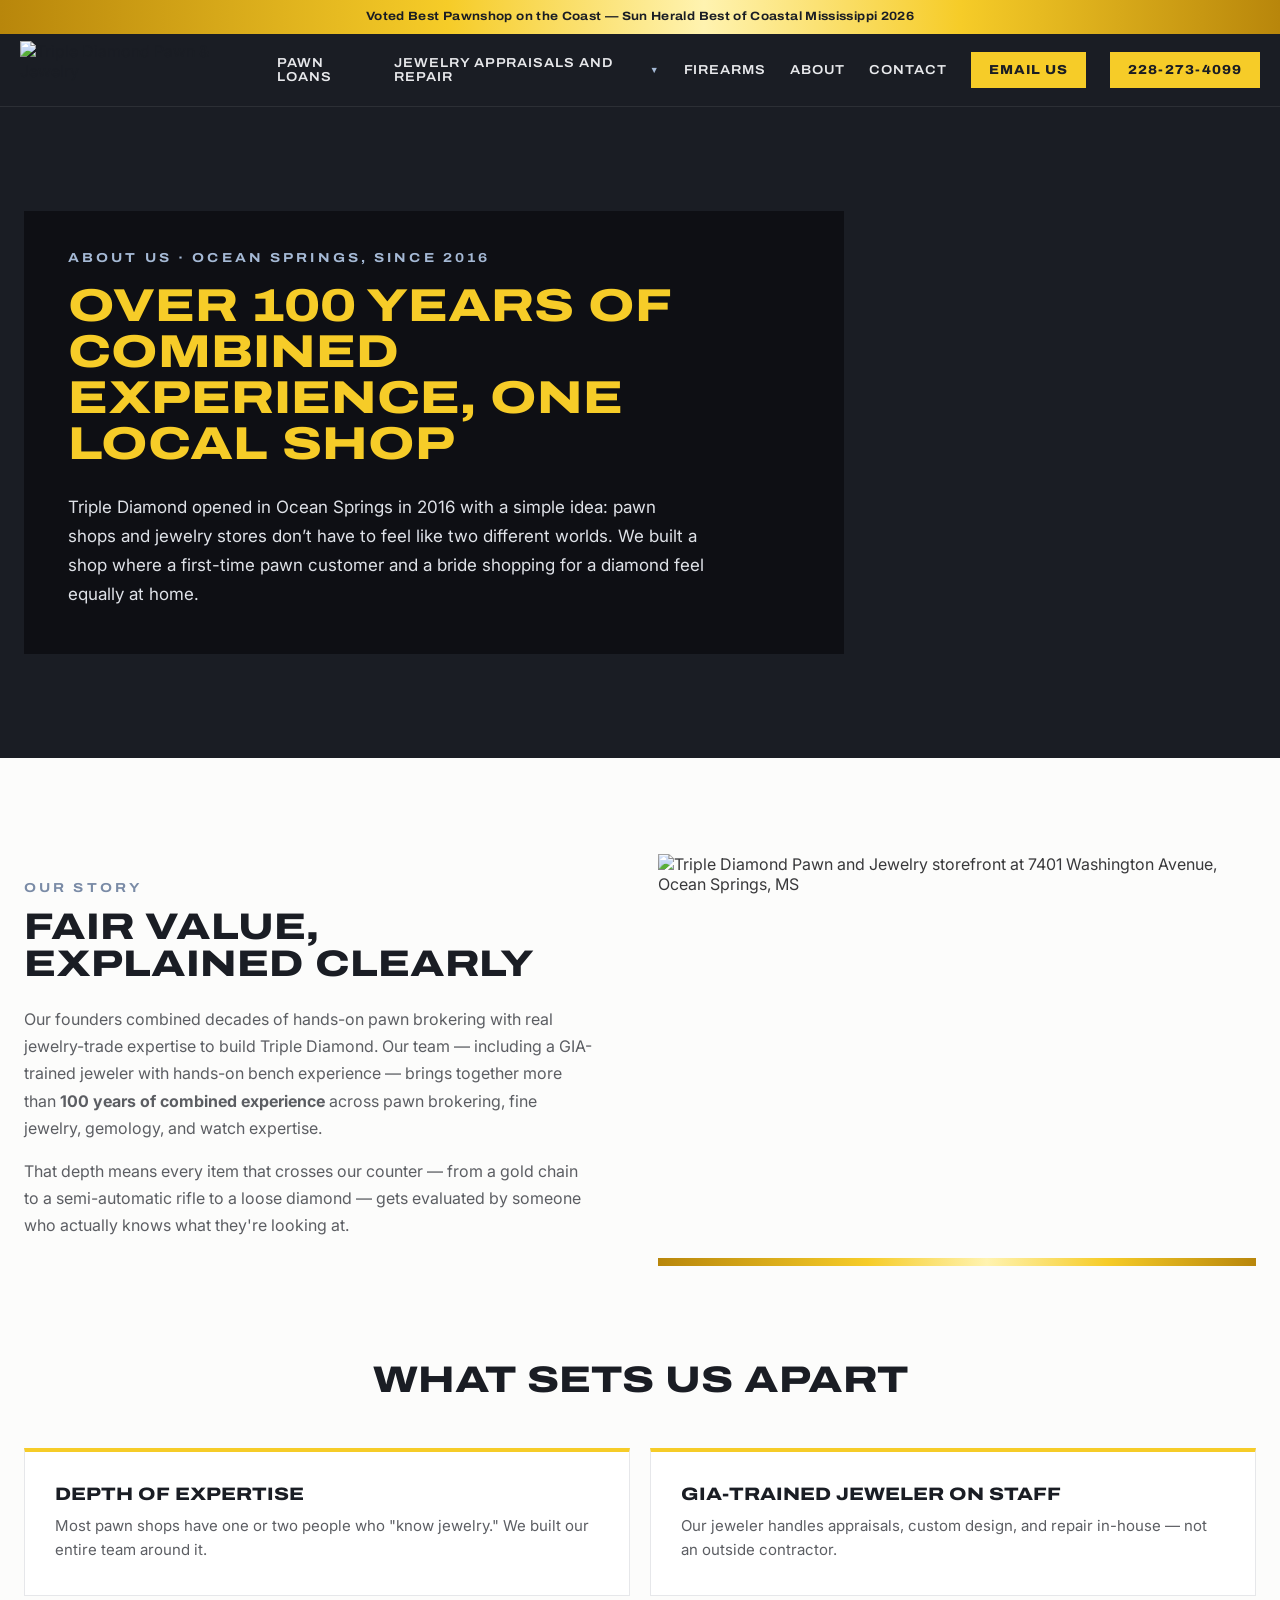
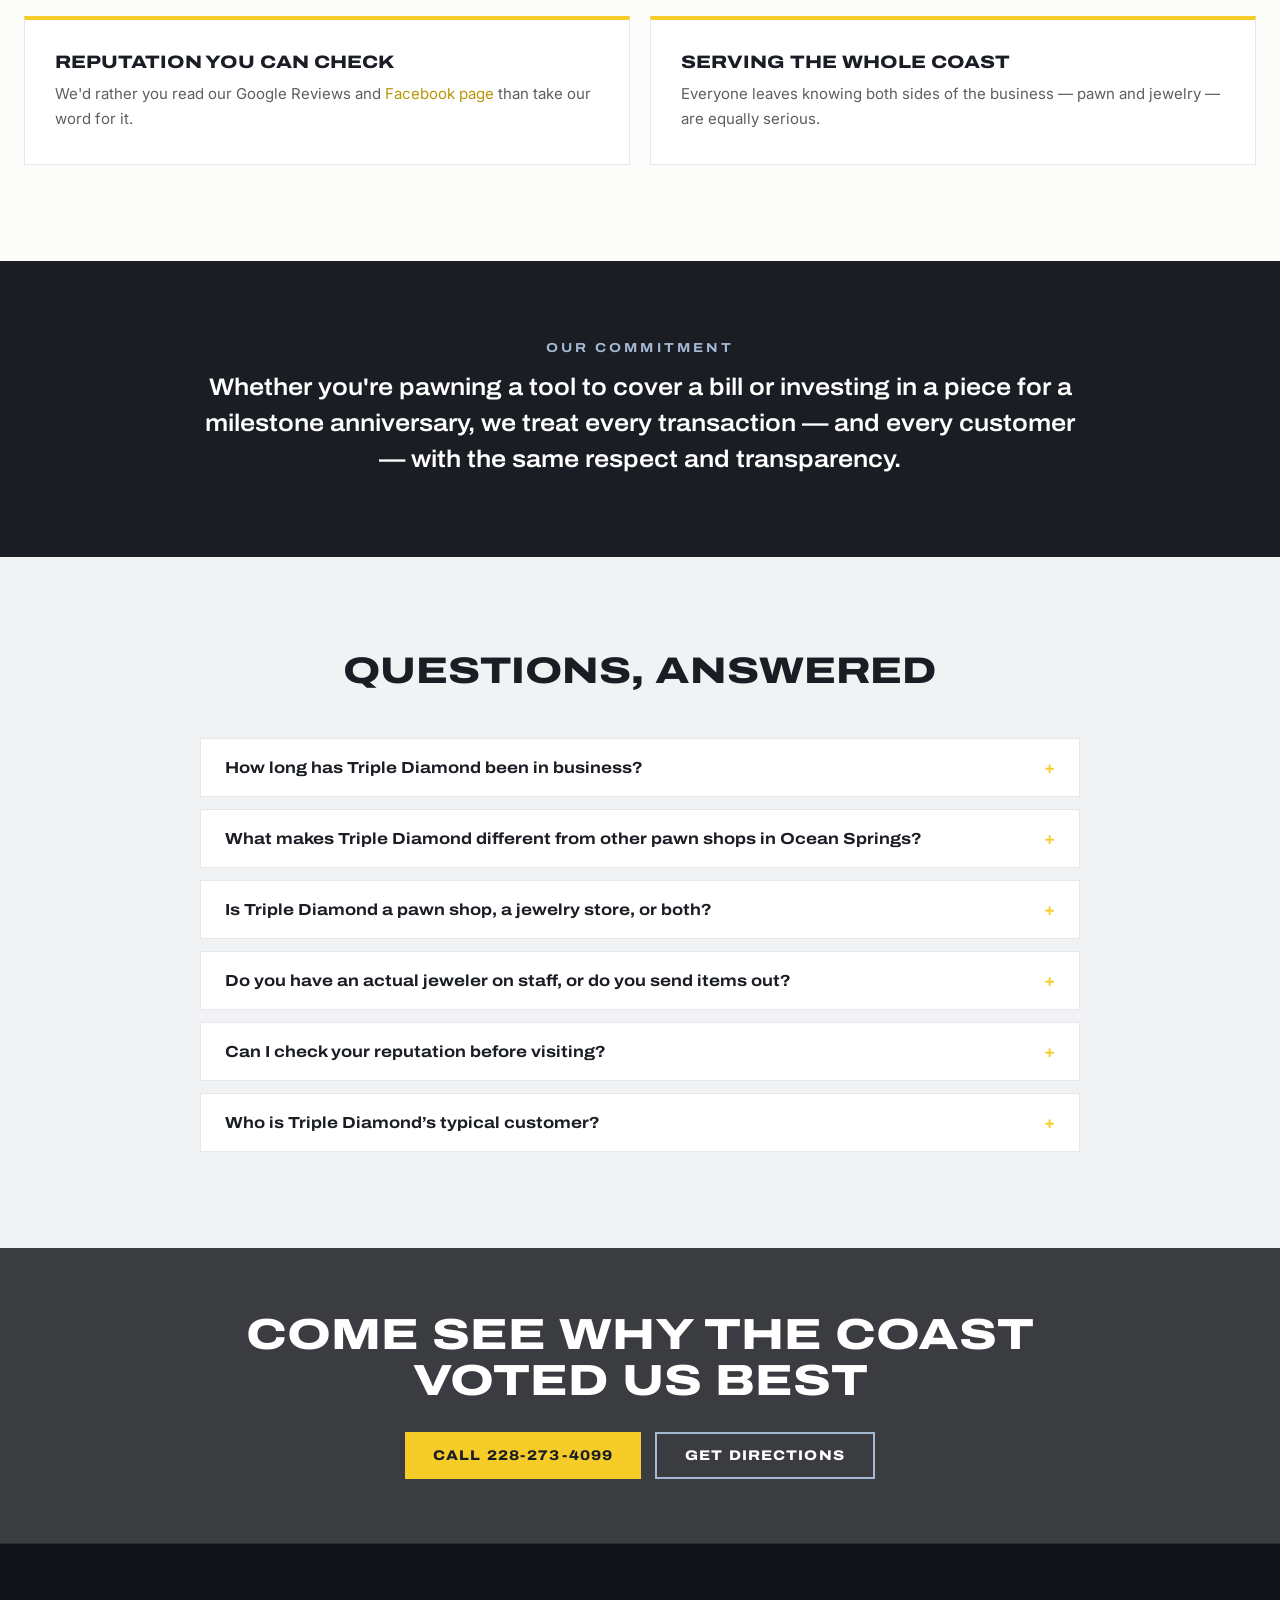
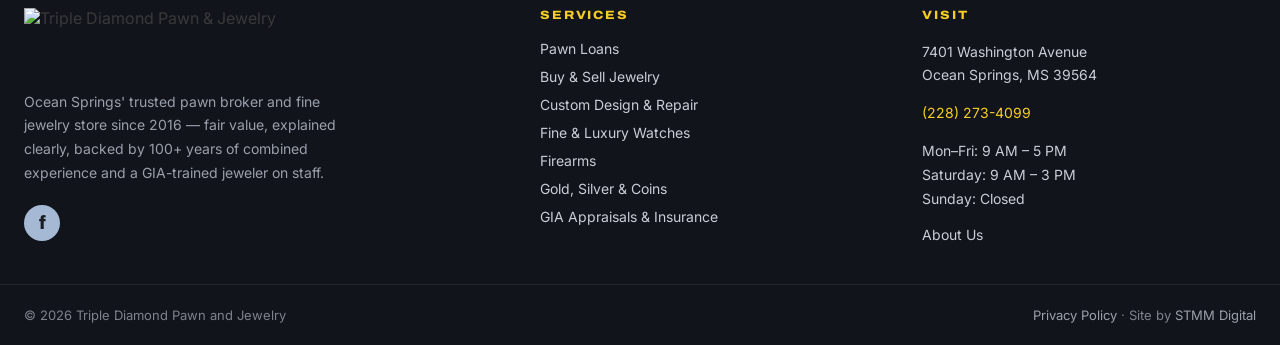
==== about.html @ 686dc8fd "Add files via upload" ====
<!DOCTYPE html>
<html lang="en"><head>
<meta charset="utf-8">
<meta name="viewport" content="width=device-width, initial-scale=1">
<title>About Triple Diamond Pawn and Jewelry | Ocean Springs, MS Since 2016</title>
<meta name="description" content="Meet the team behind Triple Diamond Pawn and Jewelry — over 100 years of combined pawn and jewelry experience serving Ocean Springs, MS since 2016.">
<link rel="preconnect" href="https://fonts.googleapis.com">
<link rel="preconnect" href="https://fonts.gstatic.com" crossorigin="">
<link href="https://fonts.googleapis.com/css2?family=Archivo:wdth,wght@62..125,100..900&amp;family=Inter:wght@400..700&amp;display=swap" rel="stylesheet">
<link rel="stylesheet" href="styles.css">
<script type="application/ld+json">
{"@context":"https://schema.org","@type":["PawnShop","JewelryStore"],"name":"Triple Diamond Pawn and Jewelry","telephone":"+12282734099","priceRange":"$$","foundingDate":"2016","address":{"@type":"PostalAddress","streetAddress":"7401 Washington Avenue","addressLocality":"Ocean Springs","addressRegion":"MS","postalCode":"39564","addressCountry":"US"},"sameAs":["https://www.facebook.com/TripleDiamondPawn"]}
</script>
<script type="application/ld+json">
{"@context":"https://schema.org","@type":"FAQPage","mainEntity":[
{"@type":"Question","name":"How long has Triple Diamond Pawn and Jewelry been in business?","acceptedAnswer":{"@type":"Answer","text":"Triple Diamond Pawn and Jewelry was founded in 2016 and has operated continuously in Ocean Springs, Mississippi, ever since."}},
{"@type":"Question","name":"What makes Triple Diamond different from other pawn shops in Ocean Springs?","acceptedAnswer":{"@type":"Answer","text":"Our team has over 100 years of combined experience across pawn brokering and the jewelry trade, including a GIA-trained, on-staff jeweler — a level of expertise most pawn shops don't have in-house."}},
{"@type":"Question","name":"Is Triple Diamond a pawn shop, a jewelry store, or both?","acceptedAnswer":{"@type":"Answer","text":"Both. We operate as a full-service pawn broker and a jewelry-store-quality showroom for new, pre-owned, and estate fine jewelry, diamonds, and watches."}},
{"@type":"Question","name":"Do you have an actual jeweler on staff, or do you send items out?","acceptedAnswer":{"@type":"Answer","text":"We have a GIA-trained jeweler on staff who personally evaluates, appraises, repairs, and designs jewelry in-house — we don't outsource that work."}},
{"@type":"Question","name":"Where is Triple Diamond Pawn and Jewelry located?","acceptedAnswer":{"@type":"Answer","text":"We're located at 7401 Washington Avenue, Ocean Springs, MS 39564, easily accessible from Biloxi, Gautier, and the greater Mississippi Gulf Coast."}},
{"@type":"Question","name":"Who is Triple Diamond's typical customer?","acceptedAnswer":{"@type":"Answer","text":"We serve a wide range: pawn customers are typically adults ages 20-70 looking for fast, fair loans, while our jewelry customers are shopping for fine jewelry, diamonds, and watches."}}
]}
</script>
<meta name="generator" content="Fourge 1.14.131">
</head>
<body>

<div class="announcement">
  Voted Best Pawnshop on the Coast — Sun Herald Best of Coastal Mississippi 2026
</div>

<header class="site-header" data-feid="f2_mu7donkm">
  <div class="header-inner">
    <a class="header-logo" href="/">
      <img src="uploads/triple-diamond-logo.png" alt="Triple Diamond Pawn &amp; Jewelry">
    </a>
    <nav class="primary-nav" aria-label="Primary">
      <a class="nav-link" href="pawn-loans">Pawn Loans</a>
      <div class="nav-dropdown">
        <a class="nav-link" href="">Jewelry Appraisals and Repair <span class="nav-caret">▼</span></a>
        <div class="dropdown-panel">
          <div class="dropdown-menu">
            <a class="dropdown-link" href="jewelry">Buy &amp; Sell Fine Jewelry</a>
            <a class="dropdown-link" href="custom-jewelry-repair">Custom Design &amp; Repair</a>
            <a class="dropdown-link" href="watches">Fine &amp; Luxury Watches</a>
            <a class="dropdown-link" href="appraisals-insurance">GIA Appraisals &amp; Insurance</a>
          </div>
        </div>
      </div>
      <a class="nav-link" href="firearms">Firearms</a>
      
      <a class="nav-link" href="about">About</a>
      <a class="nav-link" href="contact">Contact</a>
      <a class="nav-phone" href="mailto:kctriplediamond@gmail.com">Email Us</a>
      <a class="nav-phone" href="tel:+12282734099">228-273-4099</a>
    </nav>
    <div class="header-mobile">
      <a class="mobile-call" href="mailto:kctriplediamond@gmail.com">Email</a>
      <a class="mobile-call" href="tel:+12282734099">Call</a>
      <button type="button" class="nav-toggle" aria-label="Open menu" aria-expanded="false" aria-controls="mobile-nav">☰</button>
    </div>
  </div>
  <nav class="mobile-nav" id="mobile-nav" aria-label="Mobile">
    <a href="pawn-loans">Pawn Loans</a>
    <a href="jewelry">Buy &amp; Sell Fine Jewelry</a>
    <a class="is-sub" href="custom-jewelry-repair">Custom Design &amp; Repair</a>
    <a class="is-sub" href="watches">Fine &amp; Luxury Watches</a>
    <a class="is-sub" href="appraisals-insurance">GIA Appraisals &amp; Insurance</a>
    <a href="firearms">Firearms</a>
    <a href="gold-silver-coins">Gold, Silver &amp; Coins</a>
    <a href="about">About</a>
    <a href="contact">Contact &amp; Location</a>
    <a href="mailto:kctriplediamond@gmail.com">Email Us</a>
  </nav>
</header>

<main>
<section id="hero" class="hero">
  <div class="hero-media hero-media--about"></div>
  <div class="hero-inner">
    <div class="hero-panel">
      <p class="eyebrow">About Us · Ocean Springs, Since 2016</p>
      <h1 class="hero-title hero-title--tall">Over 100 Years of Combined Experience, One Local Shop</h1>
      <p class="hero-lead hero-lead--640">Triple Diamond opened in Ocean Springs in 2016 with a simple idea: pawn shops and jewelry stores don’t have to feel like two different worlds. We built a shop where a first-time pawn customer and a bride shopping for a diamond feel equally at home.</p>
    </div>
  </div>
</section>

<section id="our-story" class="section section--light">
  <div class="container split split--image-right">
    <div>
      <p class="eyebrow--ink">Our Story</p>
      <h2 class="h2 h2--mid">Fair Value, Explained Clearly</h2>
      <p class="body-text">Our founders combined decades of hands-on pawn brokering with real jewelry-trade expertise to build Triple Diamond. Our team — including a GIA-trained jeweler with hands-on bench experience — brings together more than <strong>100 years of combined experience</strong> across pawn brokering, fine jewelry, gemology, and watch expertise.</p>
      <p class="body-text body-text--gap-sm">That depth means every item that crosses our counter — from a gold chain to a semi-automatic rifle to a loose diamond — gets evaluated by someone who actually knows what they're looking at.</p>
    </div>
    <div class="framed-image framed-image--16-11">
      <img src="uploads/trilpe-pawn-store.jpg" alt="Triple Diamond Pawn and Jewelry storefront at 7401 Washington Avenue, Ocean Springs, MS">
      <span class="gold-bar gold-bar--thick"></span>
    </div>
  </div>
</section>

<section id="what-sets-us-apart" class="section section--flush-top section--light">
  <div class="container">
    <h2 class="h2-light section-heading-gap">What Sets Us Apart</h2>
    <div class="grid-2 grid-2--gap20">
      <div class="card card--pad-md"><h3 class="card-title">Depth of Expertise</h3><p class="card-text">Most pawn shops have one or two people who "know jewelry." We built our entire team around it.</p></div>
      <div class="card card--pad-md"><h3 class="card-title">GIA-Trained Jeweler On Staff</h3><p class="card-text">Our jeweler handles appraisals, custom design, and repair in-house — not an outside contractor.</p></div>
      <div class="card card--pad-md"><h3 class="card-title">Reputation You Can Check</h3><p class="card-text">We'd rather you read our Google Reviews and <a class="inline-link" href="https://www.facebook.com/TripleDiamondPawn" target="_blank" rel="noopener">Facebook page</a> than take our word for it.</p></div>
      <div class="card card--pad-md"><h3 class="card-title">Serving the Whole Coast</h3><p class="card-text">Everyone leaves knowing both sides of the business — pawn and jewelry — are equally serious.</p></div>
    </div>
  </div>
</section>

<section id="commitment" class="section section--dark section--pad-80">
  <div class="container container--900 text-center">
    <p class="eyebrow eyebrow--tight">Our Commitment</p>
    <p class="commitment">Whether you're pawning a tool to cover a bill or investing in a piece for a milestone anniversary, we treat every transaction — and every customer — with the same respect and transparency.</p>
  </div>
</section>

<section id="faqs" class="faqs">
  <div class="faqs-inner">
    <div class="faqs-head">
      <h2 class="h2-light">Questions, Answered</h2>
    </div>
    <div class="faq-item">
      <button type="button" class="faq-q" aria-expanded="false"><span>How long has Triple Diamond been in business?</span><span class="faq-sign">+</span></button>
      <div class="faq-answer"><p>Triple Diamond Pawn and Jewelry was founded in 2016 and has operated continuously in Ocean Springs, Mississippi, ever since.</p></div>
    </div>
    <div class="faq-item">
      <button type="button" class="faq-q" aria-expanded="false"><span>What makes Triple Diamond different from other pawn shops in Ocean Springs?</span><span class="faq-sign">+</span></button>
      <div class="faq-answer"><p>Our team has over 100 years of combined experience across pawn brokering and the jewelry trade, including a GIA-trained, on-staff jeweler — a level of expertise most pawn shops don’t have in-house.</p></div>
    </div>
    <div class="faq-item">
      <button type="button" class="faq-q" aria-expanded="false"><span>Is Triple Diamond a pawn shop, a jewelry store, or both?</span><span class="faq-sign">+</span></button>
      <div class="faq-answer"><p>Both. We operate as a full-service pawn broker (loans and buy/sell on almost any valuable item) and a jewelry-store-quality showroom for new, pre-owned, and estate fine jewelry, diamonds, and watches.</p></div>
    </div>
    <div class="faq-item">
      <button type="button" class="faq-q" aria-expanded="false"><span>Do you have an actual jeweler on staff, or do you send items out?</span><span class="faq-sign">+</span></button>
      <div class="faq-answer"><p>We have a GIA-trained jeweler on staff who personally evaluates, appraises, repairs, and designs jewelry in-house — we don’t outsource that work.</p></div>
    </div>
    <div class="faq-item">
      <button type="button" class="faq-q" aria-expanded="false"><span>Can I check your reputation before visiting?</span><span class="faq-sign">+</span></button>
      <div class="faq-answer"><p>Yes — we encourage it. Our Google Reviews and our Facebook page are public and reflect real customer experiences.</p></div>
    </div>
    <div class="faq-item">
      <button type="button" class="faq-q" aria-expanded="false"><span>Who is Triple Diamond’s typical customer?</span><span class="faq-sign">+</span></button>
      <div class="faq-answer"><p>We serve a wide range: pawn customers are typically adults ages 20-70 looking for fast, fair loans, while our jewelry customers are shopping for fine jewelry, diamonds, and watches. Everyone receives the same professional, transparent service.</p></div>
    </div>
  </div>
</section>

<section id="contact-cta" class="cta">
  <div class="cta-inner">
    <h2 class="cta-title">Come See Why the Coast Voted Us Best</h2>
    <div class="btn-row">
      <a class="btn" href="tel:+12282734099">Call 228-273-4099</a>
      <a class="btn btn--outline" href="contact.html">Get Directions</a>
    </div>
  </div>
</section>
</main>

<footer class="site-footer" data-feid="f4_mu7d7ghg">
  <div class="footer-inner">
    <div>
      <img class="footer-logo" src="uploads/triple-diamond-logo.png" alt="Triple Diamond Pawn &amp; Jewelry">
      <p class="footer-about">Ocean Springs' trusted pawn broker and fine jewelry store since 2016 — fair value, explained clearly, backed by 100+ years of combined experience and a GIA-trained jeweler on staff.</p>
      <a class="footer-fb" href="https://www.facebook.com/TripleDiamondPawn" target="_blank" rel="noopener" aria-label="Triple Diamond on Facebook">f</a>
    </div>
    <div>
      <p class="footer-heading">Services</p>
      <nav class="footer-nav" aria-label="Footer services">
        <a href="pawn-loans">Pawn Loans</a>
        <a href="jewelry">Buy &amp; Sell Jewelry</a>
        <a href="custom-jewelry-repair">Custom Design &amp; Repair</a>
        <a href="watches">Fine &amp; Luxury Watches</a>
        <a href="firearms">Firearms</a>
        <a href="gold-silver-coins">Gold, Silver &amp; Coins</a>
        <a href="appraisals-insurance">GIA Appraisals &amp; Insurance</a>
      </nav>
    </div>
    <div>
      <p class="footer-heading">Visit</p>
      <p class="footer-text">7401 Washington Avenue<br>Ocean Springs, MS 39564</p>
      <p class="footer-text"><a class="footer-phone" href="tel:+12282734099">(228) 273-4099</a></p>
      <p class="footer-text footer-text--last" data-feid="f3_mu7d7ckz">Mon–Fri: 9 AM – 5 PM<br>Saturday: 9 AM – 3 PM<br>Sunday: Closed</p>
      <a class="footer-about-link" href="about">About Us</a>
    </div>
  </div>
  <div class="footer-bottom">
    <div class="footer-bottom-inner">
      <p class="footer-legal">© 2026 Triple Diamond Pawn and Jewelry</p>
      <p class="footer-legal"><a href="#">Privacy Policy</a> · Site by <a href="https://stmmdigital.com/" target="_blank" rel="noopener">STMM Digital</a></p>
    </div>
  </div>
</footer>

<script src="site.js" defer=""></script>


</body></html>
---- styles.css ----
/* ==========================================================================
   Triple Diamond Pawn and Jewelry — site stylesheet
   Brand colors are exposed as CSS variables at :root.
   ========================================================================== */

:root{
  --brand-color-primary:#f6cc28;      /* gold */
  --brand-color-secondary:#1a1d24;    /* charcoal */

  --gold-deep:#b8940a;
  --gold-bar:linear-gradient(90deg,#b8860b,#f6cc28 35%,#fff3b0 55%,#f6cc28 75%,#b8860b);
  --steel:#a5b9d5;
  --ink:#39393b;
  --muted:#5c5e63;
  --paper:#fcfcfb;
  --paper-alt:#f1f2f4;
  --line:#e6e7ea;
  --dark-deep:#11141a;
  --on-dark:#dfe2e8;
  --on-dark-soft:#c9cdd6;
  --on-dark-muted:#9aa0ab;
}

/* --------------------------------------------------------------- base ---- */
html{scroll-behavior:smooth}
body{margin:0;background:var(--paper);color:var(--ink);font-family:'Inter',sans-serif;-webkit-font-smoothing:antialiased}
a{color:var(--brand-color-secondary);text-decoration:none}
a:hover{color:var(--gold-deep)}
img{border:0}

.container{max-width:1240px;margin:0 auto}
.container--narrow{max-width:880px}
.container--cta{max-width:1040px}
.container--900{max-width:900px}

.section{padding:96px 24px}
.section--flush-top{padding:0 24px 96px}
.section--light{background:var(--paper)}
.section--alt{background:var(--paper-alt)}
.section--dark{background:var(--brand-color-secondary)}
.section--pad-80{padding:80px 24px}
.section--pad-64{padding:64px 24px}
.section--open-bottom{padding:88px 24px 0}
.section--dark-open{padding:96px 24px 0}

/* ------------------------------------------------------------- header ---- */
.announcement{
  background:var(--gold-bar);color:var(--brand-color-secondary);text-align:center;padding:9px 16px;
  font-family:'Archivo',sans-serif;font-stretch:112%;font-weight:700;font-size:12px;letter-spacing:.03em;line-height:1.3;
}
.site-header{position:sticky;top:0;z-index:50;background:var(--brand-color-secondary);border-bottom:1px solid rgba(255,255,255,.08)}
.header-inner{max-width:1240px;margin:0 auto;padding:0 20px;display:flex;align-items:center;gap:16px;height:72px}
.header-logo{display:flex;align-items:center;margin-right:auto}
.header-logo img{height:58px;width:auto;display:block}

.primary-nav{display:flex;gap:24px;align-items:center;font-family:'Archivo',sans-serif;font-stretch:110%;font-weight:600;font-size:13px;letter-spacing:.07em;text-transform:uppercase}
.nav-link{color:#e8e9ec}
.nav-link:hover{color:var(--brand-color-primary)}
.nav-dropdown{position:relative}
.nav-dropdown > .nav-link{display:flex;align-items:center;gap:7px}
.nav-caret{font-size:9px;color:var(--steel)}
.dropdown-panel{display:none;position:absolute;top:100%;left:-20px;padding-top:16px;min-width:270px;z-index:60}
.nav-dropdown:hover .dropdown-panel,.nav-dropdown:focus-within .dropdown-panel{display:block}
.dropdown-menu{background:var(--dark-deep);border:1px solid rgba(246,204,40,.3);display:grid}
.dropdown-link{color:#e8e9ec;padding:13px 20px;border-bottom:1px solid rgba(255,255,255,.07)}
.dropdown-link:last-child{border-bottom:0}
.dropdown-link:hover{color:var(--brand-color-primary);background:var(--brand-color-secondary)}
.nav-phone{background:var(--brand-color-primary);color:var(--brand-color-secondary);padding:11px 18px;font-weight:800;font-size:13px;letter-spacing:.07em;white-space:nowrap}
.nav-phone:hover{background:#fff;color:var(--brand-color-secondary)}

.header-mobile{display:none;align-items:center;gap:16px}
.mobile-call{background:var(--brand-color-primary);color:var(--brand-color-secondary);padding:10px 14px;font-family:'Archivo',sans-serif;font-stretch:112%;font-weight:800;font-size:12px;letter-spacing:.05em;text-transform:uppercase;white-space:nowrap}
.mobile-call:hover{background:#fff;color:var(--brand-color-secondary)}
.nav-toggle{width:46px;height:46px;background:none;border:1px solid rgba(255,255,255,.25);color:var(--brand-color-primary);font-size:22px;line-height:1;cursor:pointer;display:flex;align-items:center;justify-content:center;padding:0}
.mobile-nav{display:none;background:var(--dark-deep);border-top:1px solid rgba(255,255,255,.08);font-family:'Archivo',sans-serif;font-stretch:110%;font-weight:600;font-size:15px;letter-spacing:.05em;text-transform:uppercase}
.mobile-nav.is-open{display:grid}
.mobile-nav a{color:#e8e9ec;padding:16px 24px;border-bottom:1px solid rgba(255,255,255,.06)}
.mobile-nav a:last-child{border-bottom:0}
.mobile-nav a:hover{color:var(--brand-color-primary);background:var(--brand-color-secondary)}
.mobile-nav a.is-sub{color:var(--on-dark-soft);padding:14px 24px 14px 40px;font-size:13px}

@media (max-width:900px){
  .primary-nav{display:none}
  .header-mobile{display:flex}
}
@media (min-width:901px){
  .mobile-nav{display:none}
}

/* --------------------------------------------------------------- hero ---- */
.hero{position:relative;background:var(--brand-color-secondary)}
.hero--home{min-height:640px;display:flex;align-items:center}
.hero-media{position:absolute;inset:0;background-position:center;background-size:cover;background-repeat:no-repeat}
.hero-slide{position:absolute;inset:0;width:100%;height:100%;object-fit:cover;opacity:0;transition:opacity 1.4s ease}
.hero-slide.is-active{opacity:1}
.hero-media--pawn{background-image:url('uploads/money-hero.jpg')}
.hero-media--jewelry{background-image:url('uploads/triple3.webp')}
.hero-media--custom{background-image:url('uploads/custom-hero.jpg')}
.hero-media--watches{background-image:url('uploads/watch-hero.jpg')}
.hero-media--firearms{background-image:url('uploads/triple4.webp')}
.hero-media--gold{background-image:url('uploads/cons-hero.jpg')}
.hero-media--appraisals{background-image:url('uploads/gia.jpg')}
.hero-media--about{background-image:url('uploads/tripe-store-front.jpg')}
.hero-inner{position:relative;max-width:1240px;margin:0 auto;padding:104px 24px}
.hero-inner--home{padding:96px 24px;width:100%}
.hero-panel{background:rgba(10,12,16,.74);padding:40px 44px 46px;max-width:820px;box-sizing:border-box}
.hero-panel--home{background:rgba(10,12,16,.74);padding:48px 48px 52px;max-width:760px}

.eyebrow{margin:0 0 18px;font-family:'Archivo',sans-serif;font-stretch:115%;font-weight:700;font-size:13px;letter-spacing:.24em;text-transform:uppercase;color:var(--steel)}
.eyebrow--tight{margin:0 0 14px}
.eyebrow--ink,.eyebrow-light{margin:0 0 14px;font-family:'Archivo',sans-serif;font-stretch:115%;font-weight:700;font-size:13px;letter-spacing:.24em;text-transform:uppercase;color:#7a8ba6}

.hero-title{margin:0;font-family:'Archivo',sans-serif;font-stretch:125%;font-weight:800;text-transform:uppercase;font-size:clamp(27px,3.6vw,49px);line-height:.98;color:var(--brand-color-primary);text-wrap:pretty}
.hero-title--48{font-size:clamp(27px,3.6vw,48px)}
.hero-title--tall{line-height:1}
.hero-title--720{max-width:720px}
.hero-title--home{max-width:760px;font-size:clamp(29px,3.7vw,51px);letter-spacing:.005em}
.hero-lead{margin:26px 0 0;max-width:560px;font-size:17px;line-height:1.7;color:var(--on-dark)}
.hero-lead--home{line-height:1.65}
.hero-lead--600{max-width:600px}
.hero-lead--620{max-width:620px}
.hero-lead--640{max-width:640px}
.hero-lead--contact{margin:22px 0 0;max-width:640px}

/* ---------------------------------------------------------- typography --- */
.h2{margin:0;font-family:'Archivo',sans-serif;font-stretch:125%;font-weight:800;text-transform:uppercase;font-size:clamp(26px,3.1vw,41px);line-height:1.02;color:var(--brand-color-secondary);text-wrap:pretty}
.h2--center{text-align:center}
.h2--on-dark{color:#fff}
.h2--tight{line-height:1}
.h2--mid{font-size:clamp(26px,2.9vw,37px)}
.h2-light{margin:0;text-align:center;font-family:'Archivo',sans-serif;font-stretch:125%;font-weight:800;text-transform:uppercase;font-size:clamp(24px,2.9vw,37px);line-height:1.02;color:var(--brand-color-secondary)}
.h2-light--lg{font-size:clamp(26px,3.1vw,41px)}
.h2-card{margin:0 0 22px;font-family:'Archivo',sans-serif;font-stretch:122%;font-weight:800;text-transform:uppercase;font-size:clamp(20px,2.1vw,26px);color:var(--brand-color-secondary)}
.h2-card--wide{font-size:clamp(20px,2.2vw,27px)}
.h2-card--lg{font-size:clamp(20px,2.3vw,29px)}
.h2-card--gold{color:var(--brand-color-primary)}
.h2-card--on-dark{color:#fff}
.h2-card--panel{margin:0;font-size:clamp(22px,2.5vw,32px);line-height:1.05}
.h2-card--gap-sm{margin:0 0 8px}
.h2-card--gap-md{margin:0 0 14px}
.h2-card--gap-lg{margin:0 0 18px}
.h3{margin:0;font-family:'Archivo',sans-serif;font-stretch:115%;font-weight:800;text-transform:uppercase;font-size:15px;color:var(--brand-color-secondary);letter-spacing:.03em}

.body-text{margin:22px 0 0;font-size:16px;line-height:1.7;color:var(--muted)}
.body-text--on-dark{color:var(--on-dark-soft)}
.body-text--gap-sm{margin:16px 0 0}
.lead-center{margin:18px auto 0;max-width:640px;text-align:center;font-size:16px;line-height:1.65;color:var(--muted)}
.lead-center--sub{margin:0 auto 52px;max-width:600px}
.section-heading-gap{margin:0 0 48px}
.section-heading-gap-sm{margin:0 0 12px}

/* ------------------------------------------------------------ buttons ---- */
.btn{display:inline-block;background:var(--brand-color-primary);color:var(--brand-color-secondary);padding:16px 28px;font-family:'Archivo',sans-serif;font-stretch:115%;font-weight:800;font-size:14px;letter-spacing:.08em;text-transform:uppercase}
.btn:hover{background:#fff;color:var(--brand-color-secondary)}
.btn--outline{background:none;border:2px solid var(--steel);color:#fff;padding:14px 28px}
.btn--outline:hover{background:none;border-color:var(--brand-color-primary);color:var(--brand-color-primary)}
.btn--ink-outline{background:none;border:2px solid var(--brand-color-secondary);color:var(--brand-color-secondary);padding:13px 24px;font-size:13px}
.btn--ink-outline:hover{background:var(--brand-color-secondary);color:var(--brand-color-primary)}
.btn--sm{padding:15px 24px;font-size:13px}
.btn--sm:hover{background:var(--brand-color-secondary);color:var(--brand-color-primary)}
.btn--spaced{margin-top:32px}
.btn-row{display:flex;gap:14px;flex-wrap:wrap}
.btn-row--hero{margin-top:36px}
.btn-row--about{margin-top:30px}

/* -------------------------------------------------------------- grids ---- */
.grid-2{display:grid;grid-template-columns:1fr 1fr;gap:24px}
.grid-2--gap20{gap:20px}
.grid-3{display:grid;grid-template-columns:repeat(3,1fr);gap:20px}
.grid-4{display:grid;grid-template-columns:repeat(4,1fr);gap:18px}
.grid-top-gap{margin-top:56px}

.split{display:grid;gap:64px;align-items:center}
.split--start{align-items:start}
.split--even{grid-template-columns:1fr 1fr}
.split--image-left{grid-template-columns:1.05fr 1fr}
.split--image-right{grid-template-columns:1fr 1.05fr}
.split--wide-right{grid-template-columns:1fr 1.2fr}
.split--wider-right{grid-template-columns:1fr 1.3fr}
.split--gap-56{gap:56px}

/* -------------------------------------------------------------- cards ---- */
.card{background:#fff;border:1px solid var(--line);border-top:4px solid var(--brand-color-primary);padding:44px 40px}
.card--dark{background:var(--brand-color-secondary);border:0;padding:44px 40px}
.card--pad-md{padding:32px 30px}
.card--pad-sm{padding:30px 26px}
.card--step{padding:28px 24px}
.card--left-accent{border:1px solid var(--line);border-left:4px solid var(--brand-color-primary);padding:24px 26px}
.card-title{margin:0 0 10px;font-family:'Archivo',sans-serif;font-stretch:120%;font-weight:800;text-transform:uppercase;font-size:18px;color:var(--brand-color-secondary)}
.card-title--sm{margin:0 0 6px;font-stretch:115%;font-size:15px}
.card-title--num{margin:10px 0 8px;font-stretch:115%;font-size:15px;letter-spacing:.03em}
.card-title--buy{margin:0 0 8px;font-stretch:115%;font-size:15px;letter-spacing:.02em}
.card-text{margin:0;font-size:15px;line-height:1.65;color:var(--muted)}
.card-text--sm{font-size:14px;line-height:1.6}
.card-text--md{font-size:14.5px;line-height:1.6}
.card-text--lg{font-size:15.5px;line-height:1.7}
.card-text--on-dark{color:var(--on-dark-soft)}
.card-intro{margin:0 0 24px;font-size:15px;line-height:1.65;color:var(--muted)}
.card-intro--on-dark{color:var(--on-dark-soft)}
.card-intro--tight{margin:0 0 22px}
.card-outro{margin:0;font-size:15px;line-height:1.65;color:var(--muted)}
.step-num{font-family:'Archivo',sans-serif;font-stretch:125%;font-weight:800;font-size:34px;color:var(--brand-color-primary)}

/* --------------------------------------------------------------- list ---- */
.checklist{list-style:none;margin:0;padding:0;display:grid;gap:12px}
.checklist li{display:flex;gap:12px;align-items:baseline;font-size:15px;line-height:1.5;color:var(--ink)}
.checklist li::before{content:"";width:7px;height:7px;background:var(--brand-color-primary);transform:rotate(45deg);flex:none}
.checklist--lg li{font-size:15.5px}
.checklist--lg li::before{width:8px;height:8px}
.checklist--on-dark li{color:#e8e9ec}
.checklist--two-col{grid-template-columns:1fr 1fr;gap:14px}
.checklist--two-col li::before{width:8px;height:8px}
.checklist--gap-top{margin:24px 0 0}
.checklist--gap-bottom{margin:0 0 22px}

/* ------------------------------------------------------------- panels ---- */
.panel{max-width:1240px;margin:0 auto;background:var(--brand-color-secondary);box-sizing:border-box;padding:64px 56px}
.panel--center{padding:56px 56px;text-align:center}
.panel--note{padding:48px 56px;display:flex;gap:28px;align-items:center;flex-wrap:wrap}
.panel-diamond{width:20px;height:20px;background:var(--brand-color-primary);transform:rotate(45deg);flex:none}
.panel-text{margin:0;flex:1;min-width:280px;font-size:16px;line-height:1.7;color:var(--on-dark)}
.panel-copy{margin:0;font-size:17px;line-height:1.7;color:var(--on-dark)}

/* ------------------------------------------------------------ gallery ---- */
.gallery{display:grid;grid-template-columns:repeat(4,1fr);gap:16px}
.gallery-item{position:relative;margin:0}
.gallery-item img{width:100%;aspect-ratio:1/1;object-fit:cover;object-position:center;display:block}
.obj-left img{object-position:left center}
.obj-right img{object-position:right center}
.obj-0 img{object-position:0% 50%}
.obj-35 img{object-position:35% 50%}
.obj-65 img{object-position:65% 50%}
.obj-100 img{object-position:100% 50%}
.gold-bar{position:absolute;left:0;bottom:0;right:0;background:var(--gold-bar);height:6px}
.gold-bar--thick{height:8px}
.framed-image{position:relative}
.framed-image img{width:100%;object-fit:cover;display:block}
.framed-image--4-3 img{aspect-ratio:4/3}
.framed-image--16-10 img{aspect-ratio:16/10}
.framed-image--16-11 img{aspect-ratio:16/11}

/* -------------------------------------------------- home: categories ----- */
.cat-card{display:block;background:#fff;border:1px solid var(--line)}
.cat-card:hover{border-color:var(--brand-color-primary)}
.cat-card-media{position:relative;aspect-ratio:4/3;overflow:hidden;background:var(--brand-color-secondary)}
.cat-card-media img{width:100%;height:100%;object-fit:cover}
.cat-card-body{padding:20px 22px 24px}
.cat-card-title{margin:0;font-family:'Archivo',sans-serif;font-stretch:120%;font-weight:800;text-transform:uppercase;font-size:18px;color:var(--brand-color-secondary)}
.cat-card-text{margin:8px 0 0;font-size:14px;line-height:1.6;color:var(--muted)}
.cat-card--cash{display:flex;flex-direction:column;justify-content:space-between;background:var(--brand-color-secondary);padding:26px 24px;border:0}
.cat-card--cash:hover{background:#22262f;border:0}
.cash-img{width:170px;height:auto;display:block;margin:0 0 18px}
.cash-title{margin:0;font-family:'Archivo',sans-serif;font-stretch:120%;font-weight:800;text-transform:uppercase;font-size:22px;color:var(--brand-color-primary);line-height:1.1}
.cash-text{margin:12px 0 0;font-size:14.5px;line-height:1.65;color:var(--on-dark-soft)}
.cash-cta{margin-top:24px;font-family:'Archivo',sans-serif;font-stretch:115%;font-weight:800;font-size:13px;letter-spacing:.1em;text-transform:uppercase;color:var(--steel)}

/* ------------------------------------------------------- home: steps ----- */
.steps{list-style:none;margin:0;padding:0;display:grid;gap:14px}
.step{display:flex;gap:20px;background:var(--dark-deep);padding:22px 24px;border-left:4px solid var(--brand-color-primary)}
.step-index{font-family:'Archivo',sans-serif;font-stretch:125%;font-weight:800;font-size:28px;color:var(--brand-color-primary)}
.step-title{margin:0;font-family:'Archivo',sans-serif;font-stretch:115%;font-weight:800;text-transform:uppercase;font-size:15px;color:#fff;letter-spacing:.04em}
.step-text{margin:6px 0 0;font-size:14px;line-height:1.6;color:var(--on-dark-muted)}
.text-gold{color:var(--brand-color-primary)}

/* ------------------------------------------------------- link cards ----- */
.link-card{display:flex;justify-content:space-between;align-items:center;gap:20px;background:var(--paper-alt);border:1px solid var(--line);padding:32px 34px}
.link-card:hover{border-color:var(--brand-color-primary)}
.link-card-title{margin:0 0 6px;font-family:'Archivo',sans-serif;font-stretch:118%;font-weight:800;text-transform:uppercase;font-size:18px;color:var(--brand-color-secondary)}
.link-card-text{margin:0;font-size:14px;line-height:1.6;color:var(--muted)}
.link-card-arrow{font-family:'Archivo',sans-serif;font-weight:800;font-size:22px;color:var(--brand-color-primary);flex:none}

/* ---------------------------------------------------------- reviews ----- */
.reviews{position:relative;background:var(--brand-color-secondary);padding:96px 24px}
.reviews-bg{position:absolute;inset:0;background:url('uploads/diamond.jpg') center/cover no-repeat}
.reviews-scrim{position:absolute;inset:0;background:rgba(16,18,24,.78)}
.reviews-inner{position:relative;max-width:1240px;margin:0 auto}
.reviews-head{display:flex;justify-content:space-between;align-items:flex-end;gap:24px;flex-wrap:wrap}
.review-nav{display:flex;gap:10px}
.review-btn{width:48px;height:48px;background:none;border:2px solid var(--steel);color:var(--steel);font-size:18px;cursor:pointer}
.review-btn:hover{border-color:var(--brand-color-primary);color:var(--brand-color-primary)}
.review-btn--next{background:var(--brand-color-primary);border-color:var(--brand-color-primary);color:var(--brand-color-secondary)}
.review-btn--next:hover{background:#fff;border-color:#fff;color:var(--brand-color-secondary)}
.reviews-grid{display:grid;grid-template-columns:repeat(3,1fr);gap:20px;margin-top:48px;align-items:stretch}
.review-card{margin:0;background:var(--dark-deep);border:1px solid rgba(255,255,255,.09);padding:30px 28px;display:flex;flex-direction:column;gap:16px}
.review-card[hidden]{display:none}
.review-stars{color:var(--brand-color-primary);font-size:16px;letter-spacing:3px}
.review-text{margin:0;font-size:14.5px;line-height:1.7;color:var(--on-dark-soft);flex:1}
.review-name{font-family:'Archivo',sans-serif;font-stretch:115%;font-weight:800;font-size:13px;letter-spacing:.08em;text-transform:uppercase;color:#fff}
.review-source{display:block;margin-top:4px;font-weight:600;font-size:11px;letter-spacing:.14em;color:var(--steel)}

/* ------------------------------------------------------------- visit ---- */
.visit-grid{display:grid;grid-template-columns:1fr 1.2fr;gap:64px;align-items:start;padding-bottom:96px}
.contact-grid{max-width:1240px;margin:56px auto 0;display:grid;grid-template-columns:1fr 1.25fr;gap:56px;align-items:start;padding-bottom:88px}
.info-list{margin-top:32px;display:grid;gap:22px;font-size:15.5px;line-height:1.6;color:var(--on-dark-soft)}
.info-list--contact{margin-top:0;display:grid;gap:26px}
.info-label{margin:0;font-family:'Archivo',sans-serif;font-stretch:115%;font-weight:800;font-size:12px;letter-spacing:.18em;text-transform:uppercase;color:var(--steel)}
.info-value{margin:6px 0 0;color:#fff}
.info-value--lg{margin:8px 0 0;font-size:17px}
.info-value--gap{margin:8px 0 0}
.info-note{margin:4px 0 0;font-size:13.5px}
.info-note--contact{margin:6px 0 0;font-size:13.5px}
.info-phone{margin:8px 0 0;font-size:20px}
.info-link{color:var(--brand-color-primary)}
.info-link:hover{color:#fff}
.fb-inline{display:inline-flex;align-items:center;gap:10px;color:var(--brand-color-primary)}
.fb-inline:hover{color:#fff}
.fb-badge{display:inline-flex;width:34px;height:34px;border-radius:50%;background:var(--steel);color:var(--brand-color-secondary);align-items:center;justify-content:center;font-family:'Archivo',sans-serif;font-weight:800;font-size:18px;flex:none}
.fb-badge--link{margin-top:8px}
.fb-badge--link:hover{background:var(--brand-color-primary)}
.map-frame{border:1px solid rgba(255,255,255,.12)}
.map-frame iframe{border:0;display:block}

/* ---------------------------------------------------- about + commit ---- */
.commitment{margin:0;font-size:clamp(17px,2.0vw,24px);line-height:1.5;color:#fff;font-family:'Archivo',sans-serif;font-stretch:110%;font-weight:600;text-wrap:pretty}
.text-center{text-align:center}
.inline-link{color:var(--gold-deep)}

/* ---------------------------------------------------------------- CTA ---- */
.cta{background:linear-gradient(rgba(16,18,24,.82),rgba(16,18,24,.82)),url('uploads/diamond.jpg') center/cover no-repeat;padding:64px 24px}
.cta-inner{max-width:1040px;margin:0 auto;display:flex;flex-direction:column;align-items:center;text-align:center;gap:28px}
.cta-title{margin:0;font-family:'Archivo',sans-serif;font-stretch:125%;font-weight:800;text-transform:uppercase;font-size:clamp(28px,3.4vw,46px);line-height:1.05;color:#fff;max-width:880px}

/* --------------------------------------------------------------- FAQs ---- */
.faqs{padding:96px 24px;background:var(--paper-alt)}
.faqs--light{background:var(--paper);padding:0 24px 96px}
.faqs-inner{max-width:880px;margin:0 auto}
.faqs--light .faqs-inner{padding-top:8px}
.faqs-head{margin:0 0 48px}
.faqs-head .eyebrow-light{text-align:center}
.faq-item{background:#fff;border:1px solid var(--line);padding:0 24px;margin-bottom:12px}
.faq-item:last-child{margin-bottom:0}
.faq-q{
  display:flex;justify-content:space-between;gap:16px;width:100%;box-sizing:border-box;
  margin:0;padding:20px 0;background:none;border:0;text-align:left;cursor:pointer;
  font-family:'Archivo',sans-serif;font-stretch:115%;font-weight:700;font-size:16px;color:var(--brand-color-secondary);
}
.faq-sign{color:var(--brand-color-primary);font-weight:800}
.faq-answer{display:none}
.faq-q[aria-expanded="true"] + .faq-answer{display:block}
.faq-answer p{margin:0;padding:0 0 22px;font-size:15px;line-height:1.7;color:var(--muted)}

/* ------------------------------------------------------------- footer ---- */
.site-footer{background:var(--dark-deep);border-top:1px solid rgba(255,255,255,.1);font-family:'Inter',sans-serif}
.footer-inner{max-width:1240px;margin:0 auto;padding:64px 24px 40px;display:grid;grid-template-columns:1.4fr 1fr 1fr;gap:48px}
.footer-logo{height:64px;width:auto;display:block;margin-bottom:18px}
.footer-about{margin:0;font-size:14px;line-height:1.7;color:var(--on-dark-muted);max-width:320px}
.footer-fb{display:inline-flex;width:36px;height:36px;border-radius:50%;background:var(--steel);color:var(--brand-color-secondary);align-items:center;justify-content:center;font-family:'Archivo',sans-serif;font-weight:800;font-size:19px;margin-top:20px}
.footer-fb:hover{background:var(--brand-color-primary)}
.footer-heading{margin:0 0 18px;font-family:'Archivo',sans-serif;font-stretch:115%;font-weight:800;font-size:12px;letter-spacing:.16em;text-transform:uppercase;color:var(--brand-color-primary)}
.footer-nav{display:grid;gap:11px;font-size:14px}
.footer-nav a,.footer-link{color:var(--on-dark-soft)}
.footer-nav a:hover,.footer-link:hover{color:var(--brand-color-primary)}
.footer-text{margin:0 0 14px;font-size:14px;line-height:1.7;color:var(--on-dark-soft)}
.footer-text--last{margin:0}
.footer-phone{color:var(--brand-color-primary)}
.footer-phone:hover{color:#fff}
.footer-about-link{display:inline-block;margin-top:16px;font-size:14px;color:var(--on-dark-soft)}
.footer-about-link:hover{color:var(--brand-color-primary)}
.footer-bottom{border-top:1px solid rgba(255,255,255,.08)}
.footer-bottom-inner{max-width:1240px;margin:0 auto;padding:22px 24px;display:flex;justify-content:space-between;align-items:center;gap:24px;flex-wrap:wrap}
.footer-legal{margin:0;font-size:13px;color:#7d828c}
.footer-legal a{color:var(--on-dark-muted)}
.footer-legal a:hover{color:var(--brand-color-primary)}

/* --------------------------------------------------------------- forms --- */
.form{display:grid;gap:12px}
.form input,.form textarea,.form select{
  background:#fff;color:var(--brand-color-secondary);border:1px solid var(--line);
  padding:14px 16px;font-size:15px;font-family:'Inter',sans-serif;box-sizing:border-box;width:100%;
}
.form input::placeholder,.form textarea::placeholder{color:#8a8d94;opacity:1}
.form button,.form .ff-submit{
  background:var(--brand-color-primary);color:var(--brand-color-secondary);border:0;cursor:pointer;
  padding:16px 28px;font-family:'Archivo',sans-serif;font-stretch:115%;font-weight:800;font-size:14px;
  letter-spacing:.08em;text-transform:uppercase;width:100%;
}
.form button:hover,.form .ff-submit:hover{background:#fff}

/* --------------------------------------------------------- responsive ---- */
@media (max-width:1080px){
  .reviews-grid{grid-template-columns:repeat(2,1fr)}
}
@media (max-width:1024px){
  .grid-3,.grid-4,.gallery{grid-template-columns:repeat(2,1fr)}
}
@media (max-width:860px){
  .split,.grid-2,.visit-grid,.contact-grid{grid-template-columns:1fr}
  .split{gap:36px}
  .split--gap-56,.contact-grid{gap:32px}
  .panel{padding:40px 26px}
  .panel--center,.panel--note{padding:40px 26px}
  .card{padding:34px 26px}
  .card--dark{padding:34px 26px}
}
@media (max-width:760px){
  .reviews-grid{grid-template-columns:1fr}
  .footer-inner{grid-template-columns:1fr;gap:32px;padding:44px 22px 28px}
}
@media (max-width:640px){
  .grid-2,.grid-3,.grid-4,.gallery{grid-template-columns:1fr}
  .section,.faqs,.reviews{padding:56px 20px}
  .section--flush-top,.faqs--light{padding:0 20px 56px}
  .section--dark-open{padding:56px 20px 0}
  .section--open-bottom{padding:52px 20px 0}
  .section--pad-80{padding:52px 20px}
  .section--pad-64,.cta{padding:44px 20px}
  .hero-inner{padding:60px 20px}
  .hero-inner--home{padding:56px 20px}
  .hero-panel,.hero-panel--home{padding:26px 22px 30px;max-width:100%}
  .visit-grid{padding-bottom:56px}
  .contact-grid{margin-top:36px;padding-bottom:52px}
}
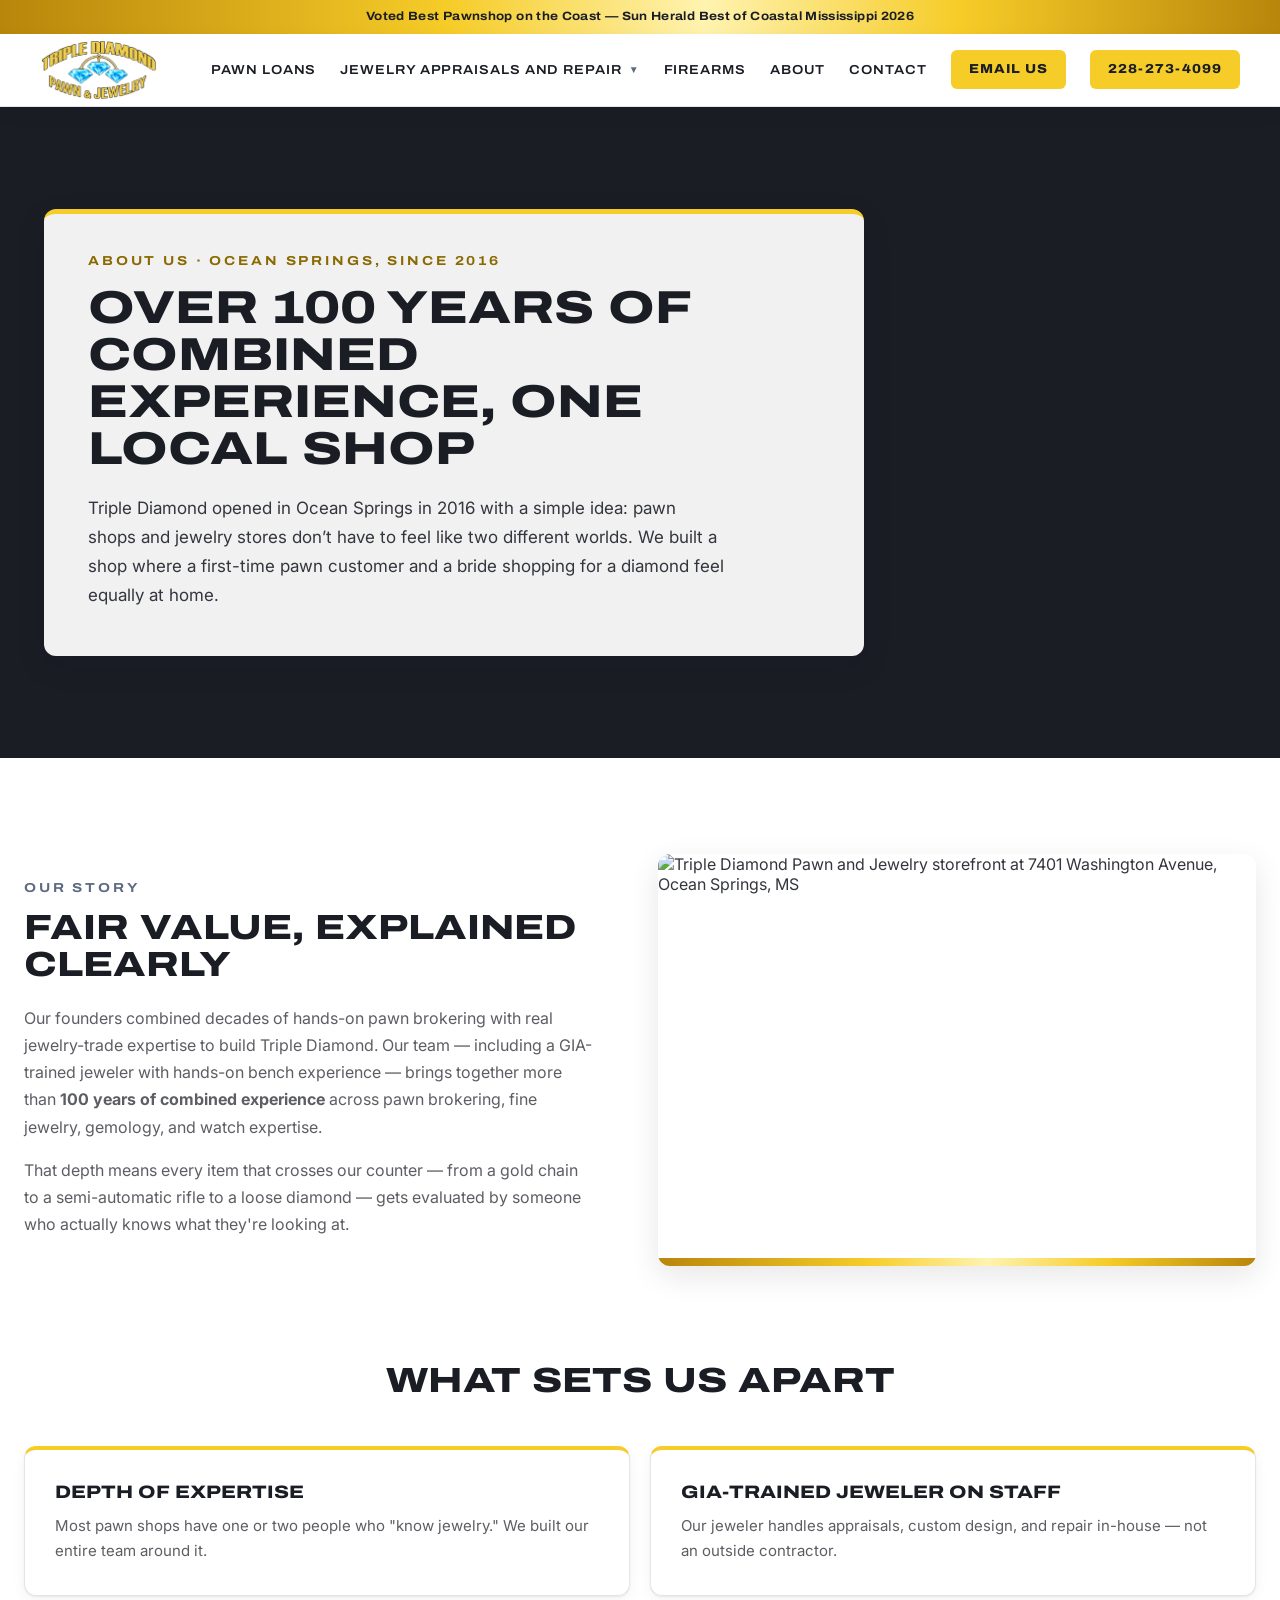
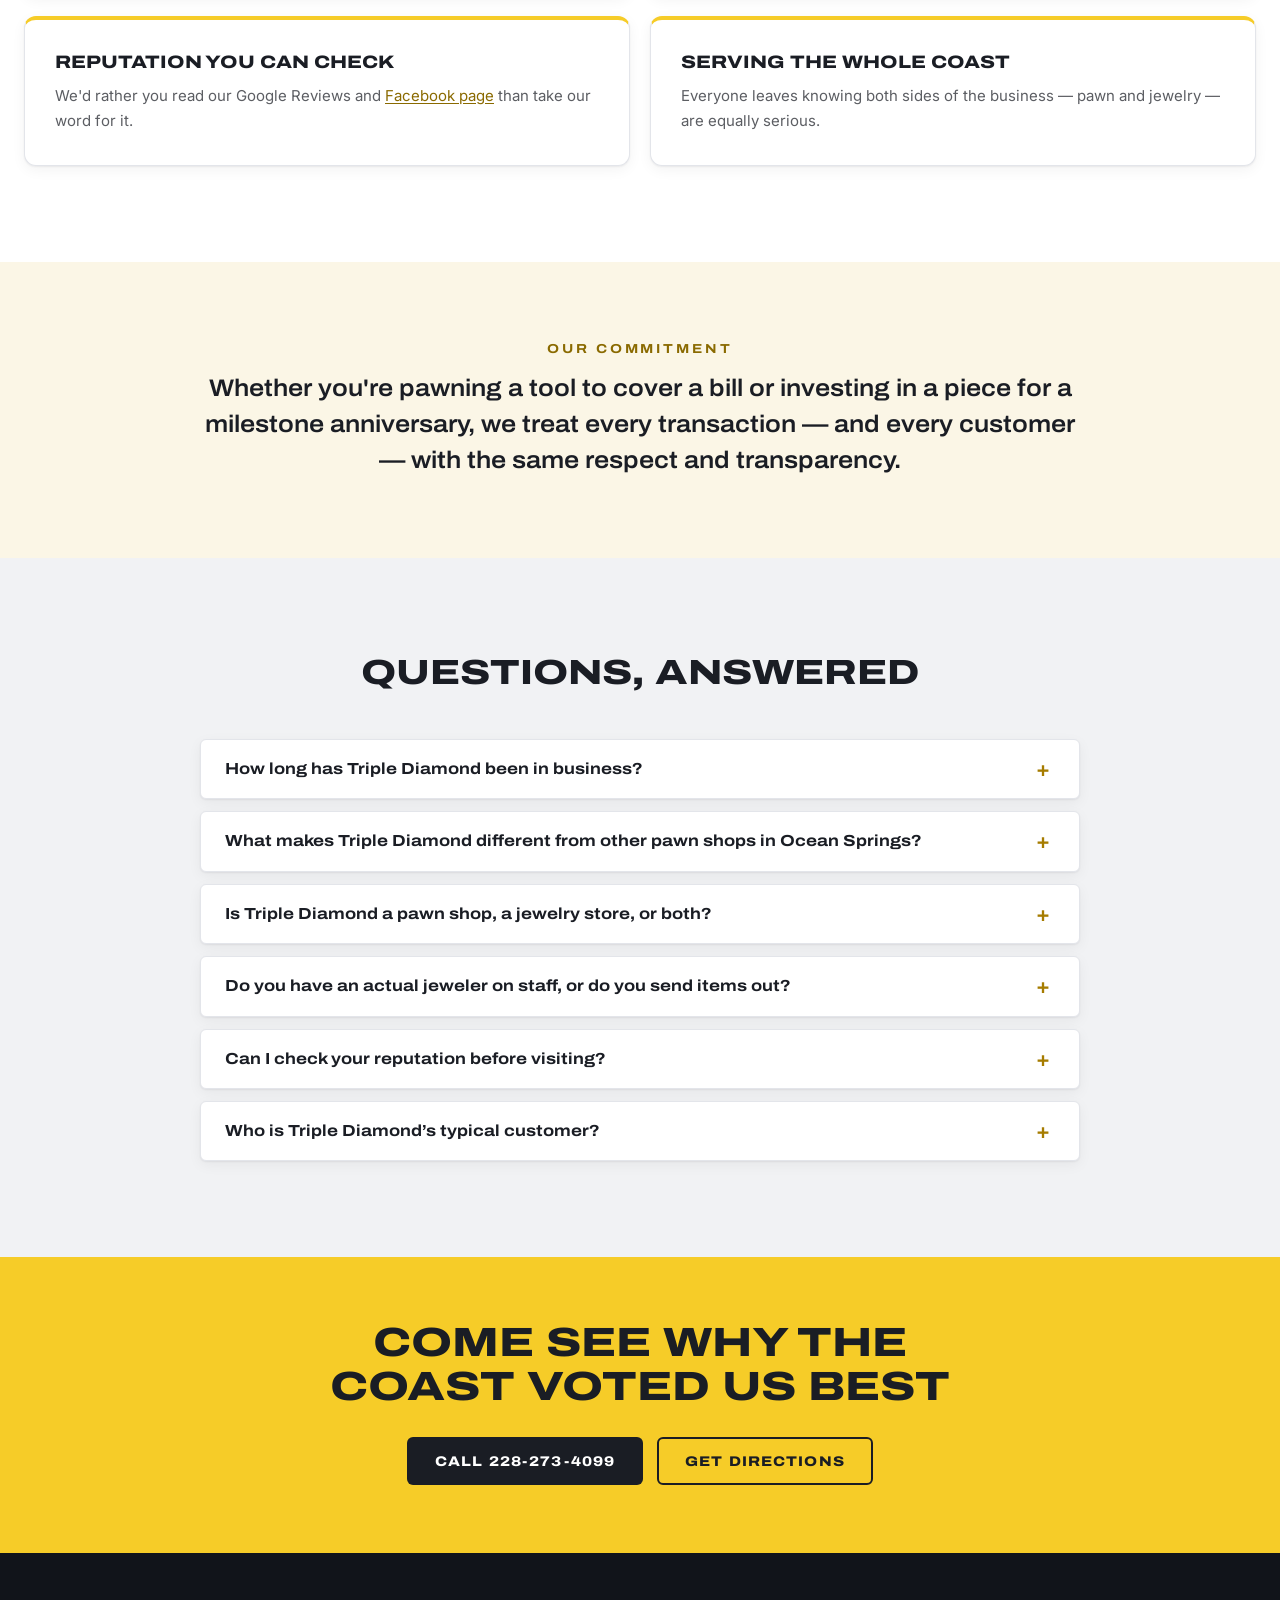
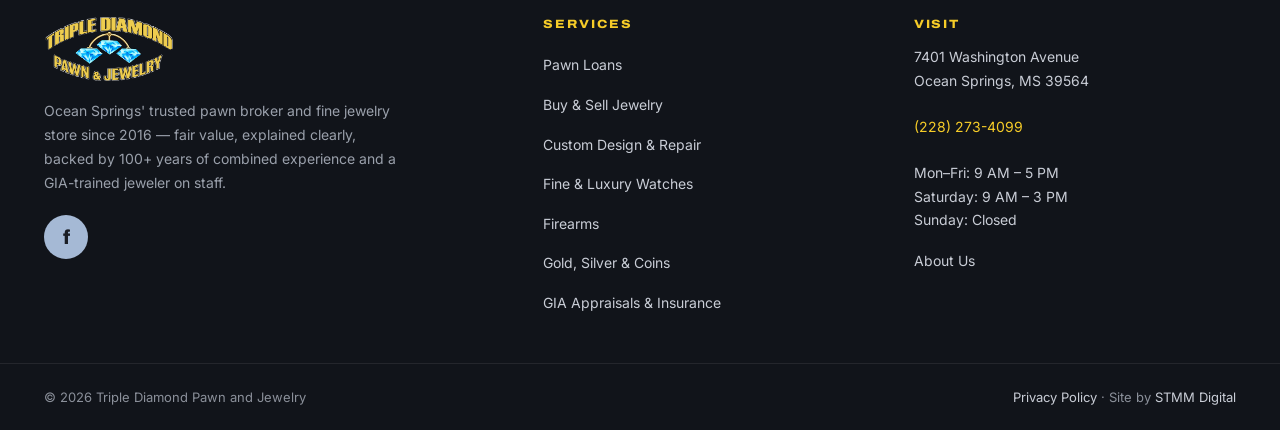
==== commit 299cd312: "Brighten site theme and fix mobile responsiveness site-wide Theme (white instead of black): - White " ====
--- a/about.html
+++ b/about.html
@@ -25,6 +25,8 @@
 </head>
 <body>
 
+<a class="skip-link" href="#main">Skip to content</a>
+
 <div class="announcement">
   Voted Best Pawnshop on the Coast — Sun Herald Best of Coastal Mississippi 2026
 </div>
@@ -32,13 +34,13 @@
 <header class="site-header" data-feid="f2_mu7donkm">
   <div class="header-inner">
     <a class="header-logo" href="/">
-      <img src="uploads/triple-diamond-logo.png" alt="Triple Diamond Pawn &amp; Jewelry">
+      <img src="images/triple-diamond-logo.png" width="480" height="235" alt="Triple Diamond Pawn &amp; Jewelry">
     </a>
     <nav class="primary-nav" aria-label="Primary">
       <a class="nav-link" href="pawn-loans">Pawn Loans</a>
       <div class="nav-dropdown">
-        <a class="nav-link" href="">Jewelry Appraisals and Repair <span class="nav-caret">▼</span></a>
-        <div class="dropdown-panel">
+        <button type="button" class="nav-link nav-dropdown-toggle" aria-expanded="false" aria-haspopup="true" aria-controls="jewelry-menu">Jewelry Appraisals and Repair <span class="nav-caret" aria-hidden="true">▼</span></button>
+        <div class="dropdown-panel" id="jewelry-menu">
           <div class="dropdown-menu">
             <a class="dropdown-link" href="jewelry">Buy &amp; Sell Fine Jewelry</a>
             <a class="dropdown-link" href="custom-jewelry-repair">Custom Design &amp; Repair</a>
@@ -48,16 +50,15 @@
         </div>
       </div>
       <a class="nav-link" href="firearms">Firearms</a>
-      
       <a class="nav-link" href="about">About</a>
       <a class="nav-link" href="contact">Contact</a>
       <a class="nav-phone" href="mailto:kctriplediamond@gmail.com">Email Us</a>
       <a class="nav-phone" href="tel:+12282734099">228-273-4099</a>
     </nav>
     <div class="header-mobile">
-      <a class="mobile-call" href="mailto:kctriplediamond@gmail.com">Email</a>
-      <a class="mobile-call" href="tel:+12282734099">Call</a>
-      <button type="button" class="nav-toggle" aria-label="Open menu" aria-expanded="false" aria-controls="mobile-nav">☰</button>
+      <a class="mobile-call mobile-call--email" href="mailto:kctriplediamond@gmail.com"><svg viewBox="0 0 24 24" aria-hidden="true" focusable="false"><path d="M3 5h18a1 1 0 0 1 1 1v12a1 1 0 0 1-1 1H3a1 1 0 0 1-1-1V6a1 1 0 0 1 1-1zm1 3.2V17h16V8.2l-8 5.3-8-5.3zM5.4 7l6.6 4.4L18.6 7H5.4z"/></svg><span class="mobile-call-label">Email</span></a>
+      <a class="mobile-call mobile-call--phone" href="tel:+12282734099"><svg viewBox="0 0 24 24" aria-hidden="true" focusable="false"><path d="M6.6 10.8a15.1 15.1 0 0 0 6.6 6.6l2.2-2.2a1 1 0 0 1 1-.25c1.1.37 2.3.57 3.6.57a1 1 0 0 1 1 1V20a1 1 0 0 1-1 1A17 17 0 0 1 3 4a1 1 0 0 1 1-1h3.5a1 1 0 0 1 1 1c0 1.25.2 2.45.57 3.57a1 1 0 0 1-.25 1L6.6 10.8z"/></svg><span class="mobile-call-label">Call</span></a>
+      <button type="button" class="nav-toggle" aria-label="Open menu" aria-expanded="false" aria-controls="mobile-nav"><span aria-hidden="true">☰</span></button>
     </div>
   </div>
   <nav class="mobile-nav" id="mobile-nav" aria-label="Mobile">
@@ -74,7 +75,7 @@
   </nav>
 </header>
 
-<main>
+<main id="main">
 <section id="hero" class="hero">
   <div class="hero-media hero-media--about"></div>
   <div class="hero-inner">
@@ -95,7 +96,7 @@
       <p class="body-text body-text--gap-sm">That depth means every item that crosses our counter — from a gold chain to a semi-automatic rifle to a loose diamond — gets evaluated by someone who actually knows what they're looking at.</p>
     </div>
     <div class="framed-image framed-image--16-11">
-      <img src="uploads/trilpe-pawn-store.jpg" alt="Triple Diamond Pawn and Jewelry storefront at 7401 Washington Avenue, Ocean Springs, MS">
+      <img src="uploads/trilpe-pawn-store.jpg" alt="Triple Diamond Pawn and Jewelry storefront at 7401 Washington Avenue, Ocean Springs, MS" loading="lazy" decoding="async">
       <span class="gold-bar gold-bar--thick"></span>
     </div>
   </div>
@@ -166,7 +167,7 @@
 <footer class="site-footer" data-feid="f4_mu7d7ghg">
   <div class="footer-inner">
     <div>
-      <img class="footer-logo" src="uploads/triple-diamond-logo.png" alt="Triple Diamond Pawn &amp; Jewelry">
+      <img class="footer-logo" src="images/triple-diamond-logo.png" width="480" height="235" loading="lazy" alt="Triple Diamond Pawn &amp; Jewelry">
       <p class="footer-about">Ocean Springs' trusted pawn broker and fine jewelry store since 2016 — fair value, explained clearly, backed by 100+ years of combined experience and a GIA-trained jeweler on staff.</p>
       <a class="footer-fb" href="https://www.facebook.com/TripleDiamondPawn" target="_blank" rel="noopener" aria-label="Triple Diamond on Facebook">f</a>
     </div>
--- a/styles.css
+++ b/styles.css
@@ -1,94 +1,165 @@
 /* ==========================================================================
    Triple Diamond Pawn and Jewelry — site stylesheet
-   Brand colors are exposed as CSS variables at :root.
+   Bright theme: white page, light header, photo heroes with a white panel,
+   gold accents, charcoal footer. Brand colors are CSS variables at :root.
+   Responsive system: fluid spacing/type via clamp(), 4 breakpoints
+   (1200 compact nav · 1080 mobile header · 860 stack · 640 phone).
+   NOTE: the Google Reviews section (.reviews*, .review-*) and the Facebook
+   hero panel (.hero-fb-*) are styled in index.html and are left untouched.
    ========================================================================== */
 
 :root{
   --brand-color-primary:#f6cc28;      /* gold */
   --brand-color-secondary:#1a1d24;    /* charcoal */
 
+  --gold:#f6cc28;
+  --gold-hover:#ffd94a;
   --gold-deep:#b8940a;
+  --gold-strong:#a67c00;              /* gold for large text on white (3.8:1) */
+  --gold-text:#8a6a00;                /* gold for small text on white (5:1) */
+  --gold-wash:#fbf6e6;                /* warm light surface (was the dark band) */
+  --gold-tint:#fff6d1;                /* highlighted card surface */
   --gold-bar:linear-gradient(90deg,#b8860b,#f6cc28 35%,#fff3b0 55%,#f6cc28 75%,#b8860b);
-  --steel:#a5b9d5;
-  --ink:#39393b;
+  --steel:#a5b9d5;                    /* kept for the dark footer */
+  --slate:#5d6b82;                    /* eyebrows on light surfaces */
+  --ink:#33363d;                      /* body text */
   --muted:#5c5e63;
-  --paper:#fcfcfb;
-  --paper-alt:#f1f2f4;
-  --line:#e6e7ea;
+  --paper:#ffffff;
+  --paper-alt:#f1f2f4;                /* matches the Google Reviews band */
+  --line:#e3e5ea;
   --dark-deep:#11141a;
   --on-dark:#dfe2e8;
   --on-dark-soft:#c9cdd6;
   --on-dark-muted:#9aa0ab;
+
+  --radius:12px;
+  --radius-sm:6px;
+  --shadow-sm:0 1px 2px rgba(17,20,26,.06),0 4px 14px rgba(17,20,26,.05);
+  --shadow-md:0 10px 30px rgba(17,20,26,.10);
+
+  /* fluid spacing */
+  --gutter:clamp(16px,4vw,24px);
+  --section-y:clamp(56px,8vw,96px);
+  --header-h:72px;
 }
 
 /* --------------------------------------------------------------- base ---- */
-html{scroll-behavior:smooth}
-body{margin:0;background:var(--paper);color:var(--ink);font-family:'Inter',sans-serif;-webkit-font-smoothing:antialiased}
+html{scroll-behavior:smooth;-webkit-text-size-adjust:100%}
+body{margin:0;background:var(--paper);color:var(--ink);font-family:'Inter',sans-serif;-webkit-font-smoothing:antialiased;overflow-wrap:anywhere}
 a{color:var(--brand-color-secondary);text-decoration:none}
-a:hover{color:var(--gold-deep)}
-img{border:0}
-
-.container{max-width:1240px;margin:0 auto}
+a:hover{color:var(--gold-text)}
+img{border:0;max-width:100%;height:auto}
+iframe{max-width:100%}
+button{font:inherit}
+main{display:block}
+
+:focus-visible{outline:3px solid var(--gold-deep);outline-offset:2px}
+.cta :focus-visible,.announcement :focus-visible,.cat-card--cash:focus-visible{outline-color:var(--brand-color-secondary)}
+
+.skip-link{position:absolute;left:12px;top:-100px;z-index:100;background:var(--brand-color-secondary);color:#fff;padding:12px 16px;border-radius:var(--radius-sm);font-weight:700}
+.skip-link:focus{top:12px;color:#fff}
+
+@media (prefers-reduced-motion:reduce){
+  html{scroll-behavior:auto}
+  *,*::before,*::after{transition-duration:.01ms!important;animation-duration:.01ms!important;animation-iteration-count:1!important}
+}
+
+.container{max-width:1240px;margin:0 auto;min-width:0}
 .container--narrow{max-width:880px}
 .container--cta{max-width:1040px}
 .container--900{max-width:900px}
 
-.section{padding:96px 24px}
-.section--flush-top{padding:0 24px 96px}
+.section{padding:var(--section-y) var(--gutter);box-sizing:border-box}
+.section--flush-top{padding:0 var(--gutter) var(--section-y)}
 .section--light{background:var(--paper)}
 .section--alt{background:var(--paper-alt)}
-.section--dark{background:var(--brand-color-secondary)}
-.section--pad-80{padding:80px 24px}
-.section--pad-64{padding:64px 24px}
-.section--open-bottom{padding:88px 24px 0}
-.section--dark-open{padding:96px 24px 0}
+/* Former charcoal bands are now a warm, light gold wash. */
+.section--dark{background:var(--gold-wash)}
+.section--pad-80{padding:clamp(48px,7vw,80px) var(--gutter)}
+.section--pad-64{padding:clamp(44px,6vw,64px) var(--gutter)}
+.section--open-bottom{padding:clamp(52px,7.5vw,88px) var(--gutter) 0}
+.section--dark-open{padding:var(--section-y) var(--gutter) 0}
 
 /* ------------------------------------------------------------- header ---- */
 .announcement{
-  background:var(--gold-bar);color:var(--brand-color-secondary);text-align:center;padding:9px 16px;
+  background:var(--gold-bar);color:var(--brand-color-secondary);text-align:center;
+  padding:9px max(16px,env(safe-area-inset-right)) 9px max(16px,env(safe-area-inset-left));
   font-family:'Archivo',sans-serif;font-stretch:112%;font-weight:700;font-size:12px;letter-spacing:.03em;line-height:1.3;
 }
-.site-header{position:sticky;top:0;z-index:50;background:var(--brand-color-secondary);border-bottom:1px solid rgba(255,255,255,.08)}
-.header-inner{max-width:1240px;margin:0 auto;padding:0 20px;display:flex;align-items:center;gap:16px;height:72px}
-.header-logo{display:flex;align-items:center;margin-right:auto}
+.site-header{position:sticky;top:0;z-index:50;background:var(--paper);border-bottom:1px solid var(--line);box-shadow:0 1px 0 rgba(17,20,26,.02),0 6px 18px rgba(17,20,26,.06)}
+.header-inner{
+  max-width:1240px;margin:0 auto;box-sizing:border-box;
+  padding:0 max(20px,env(safe-area-inset-right)) 0 max(20px,env(safe-area-inset-left));
+  display:flex;align-items:center;gap:16px;height:var(--header-h);min-width:0;
+}
+.header-logo{display:flex;align-items:center;margin-right:auto;flex:none}
 .header-logo img{height:58px;width:auto;display:block}
 
-.primary-nav{display:flex;gap:24px;align-items:center;font-family:'Archivo',sans-serif;font-stretch:110%;font-weight:600;font-size:13px;letter-spacing:.07em;text-transform:uppercase}
-.nav-link{color:#e8e9ec}
-.nav-link:hover{color:var(--brand-color-primary)}
+.primary-nav{display:flex;gap:24px;align-items:center;font-family:'Archivo',sans-serif;font-stretch:110%;font-weight:600;font-size:13px;letter-spacing:.07em;text-transform:uppercase;white-space:nowrap}
+.nav-link{color:var(--brand-color-secondary);padding:8px 0}
+.nav-link:hover{color:var(--gold-text)}
 .nav-dropdown{position:relative}
-.nav-dropdown > .nav-link{display:flex;align-items:center;gap:7px}
-.nav-caret{font-size:9px;color:var(--steel)}
-.dropdown-panel{display:none;position:absolute;top:100%;left:-20px;padding-top:16px;min-width:270px;z-index:60}
-.nav-dropdown:hover .dropdown-panel,.nav-dropdown:focus-within .dropdown-panel{display:block}
-.dropdown-menu{background:var(--dark-deep);border:1px solid rgba(246,204,40,.3);display:grid}
-.dropdown-link{color:#e8e9ec;padding:13px 20px;border-bottom:1px solid rgba(255,255,255,.07)}
+.nav-dropdown > .nav-link{display:flex;align-items:center;gap:7px;background:none;border:0;cursor:pointer;font:inherit;letter-spacing:inherit;text-transform:inherit;color:var(--brand-color-secondary);padding:8px 0}
+.nav-dropdown > .nav-link:hover{color:var(--gold-text)}
+.nav-caret{font-size:10px;color:var(--slate);transition:transform .2s ease}
+.nav-dropdown.is-open .nav-caret{transform:rotate(180deg)}
+.dropdown-panel{display:none;position:absolute;top:100%;left:-20px;padding-top:12px;min-width:280px;z-index:60}
+.nav-dropdown:hover .dropdown-panel,.nav-dropdown.is-open .dropdown-panel{display:block}
+.dropdown-menu{background:var(--paper);border:1px solid var(--line);border-top:4px solid var(--gold);border-radius:0 0 var(--radius-sm) var(--radius-sm);box-shadow:var(--shadow-md);display:grid;overflow:hidden}
+.dropdown-link{color:var(--brand-color-secondary);padding:14px 20px;border-bottom:1px solid var(--line);white-space:normal}
 .dropdown-link:last-child{border-bottom:0}
-.dropdown-link:hover{color:var(--brand-color-primary);background:var(--brand-color-secondary)}
-.nav-phone{background:var(--brand-color-primary);color:var(--brand-color-secondary);padding:11px 18px;font-weight:800;font-size:13px;letter-spacing:.07em;white-space:nowrap}
-.nav-phone:hover{background:#fff;color:var(--brand-color-secondary)}
-
-.header-mobile{display:none;align-items:center;gap:16px}
-.mobile-call{background:var(--brand-color-primary);color:var(--brand-color-secondary);padding:10px 14px;font-family:'Archivo',sans-serif;font-stretch:112%;font-weight:800;font-size:12px;letter-spacing:.05em;text-transform:uppercase;white-space:nowrap}
-.mobile-call:hover{background:#fff;color:var(--brand-color-secondary)}
-.nav-toggle{width:46px;height:46px;background:none;border:1px solid rgba(255,255,255,.25);color:var(--brand-color-primary);font-size:22px;line-height:1;cursor:pointer;display:flex;align-items:center;justify-content:center;padding:0}
-.mobile-nav{display:none;background:var(--dark-deep);border-top:1px solid rgba(255,255,255,.08);font-family:'Archivo',sans-serif;font-stretch:110%;font-weight:600;font-size:15px;letter-spacing:.05em;text-transform:uppercase}
+.dropdown-link:hover{color:var(--gold-text);background:var(--paper-alt)}
+.nav-phone{background:var(--gold);color:var(--brand-color-secondary);padding:12px 18px;border-radius:var(--radius-sm);font-weight:800;font-size:13px;letter-spacing:.07em;white-space:nowrap;line-height:1.2}
+.nav-phone:hover{background:var(--brand-color-secondary);color:var(--gold)}
+
+.header-mobile{display:none;align-items:center;gap:10px;flex:none}
+.mobile-call{
+  display:inline-flex;align-items:center;justify-content:center;gap:8px;min-width:44px;min-height:44px;box-sizing:border-box;
+  background:var(--gold);color:var(--brand-color-secondary);padding:0 14px;border-radius:var(--radius-sm);
+  font-family:'Archivo',sans-serif;font-stretch:112%;font-weight:800;font-size:12px;letter-spacing:.05em;text-transform:uppercase;white-space:nowrap;
+}
+.mobile-call svg{width:18px;height:18px;flex:none;fill:currentColor}
+.mobile-call:hover{background:var(--brand-color-secondary);color:var(--gold)}
+.nav-toggle{width:44px;height:44px;box-sizing:border-box;background:none;border:1px solid var(--line);border-radius:var(--radius-sm);color:var(--brand-color-secondary);font-size:22px;line-height:1;cursor:pointer;display:flex;align-items:center;justify-content:center;padding:0;flex:none}
+.nav-toggle[aria-expanded="true"]{background:var(--brand-color-secondary);color:var(--gold);border-color:var(--brand-color-secondary)}
+.mobile-nav{
+  display:none;background:var(--paper);border-top:1px solid var(--line);
+  font-family:'Archivo',sans-serif;font-stretch:110%;font-weight:600;font-size:15px;letter-spacing:.05em;text-transform:uppercase;
+  max-height:calc(100vh - var(--header-h) - 40px);max-height:calc(100dvh - var(--header-h) - 40px);overflow-y:auto;-webkit-overflow-scrolling:touch;
+  padding-bottom:env(safe-area-inset-bottom);
+}
 .mobile-nav.is-open{display:grid}
-.mobile-nav a{color:#e8e9ec;padding:16px 24px;border-bottom:1px solid rgba(255,255,255,.06)}
+.mobile-nav a{color:var(--brand-color-secondary);padding:15px var(--gutter);border-bottom:1px solid var(--line);min-height:48px;box-sizing:border-box;display:flex;align-items:center}
 .mobile-nav a:last-child{border-bottom:0}
-.mobile-nav a:hover{color:var(--brand-color-primary);background:var(--brand-color-secondary)}
-.mobile-nav a.is-sub{color:var(--on-dark-soft);padding:14px 24px 14px 40px;font-size:13px}
-
-@media (max-width:900px){
+.mobile-nav a:hover{color:var(--gold-text);background:var(--paper-alt)}
+.mobile-nav a.is-sub{color:var(--muted);padding-left:calc(var(--gutter) + 20px);font-size:13px;min-height:44px}
+
+/* Nav breakpoints: compact desktop nav until 1200, mobile header below 1080. */
+@media (max-width:1200px){
+  .primary-nav{gap:16px;font-size:12px}
+  .nav-phone{padding:11px 14px;font-size:12px}
+}
+@media (max-width:1079px){
   .primary-nav{display:none}
   .header-mobile{display:flex}
 }
-@media (min-width:901px){
-  .mobile-nav{display:none}
+@media (min-width:1080px){
+  .mobile-nav{display:none!important}
+}
+@media (max-width:480px){
+  .header-inner{gap:10px}
+  .header-logo img{height:50px}
+  .mobile-call--email{padding:0}
+  .mobile-call--email .mobile-call-label{position:absolute;width:1px;height:1px;overflow:hidden;clip:rect(0 0 0 0);white-space:nowrap}
+}
+@media (max-width:360px){
+  .header-inner{padding-left:14px;padding-right:14px;gap:8px}
+  .header-logo img{height:44px}
+  .mobile-call{padding:0 10px}
 }
 
 /* --------------------------------------------------------------- hero ---- */
-.hero{position:relative;background:var(--brand-color-secondary)}
+.hero{position:relative;background:var(--brand-color-secondary);overflow:hidden}
 .hero--home{min-height:640px;display:flex;align-items:center}
 .hero-media{position:absolute;inset:0;background-position:center;background-size:cover;background-repeat:no-repeat}
 .hero-slide{position:absolute;inset:0;width:100%;height:100%;object-fit:cover;opacity:0;transition:opacity 1.4s ease}
@@ -97,25 +168,29 @@
 .hero-media--jewelry{background-image:url('uploads/triple3.webp')}
 .hero-media--custom{background-image:url('uploads/custom-hero.jpg')}
 .hero-media--watches{background-image:url('uploads/watch-hero.jpg')}
-.hero-media--firearms{background-image:url('uploads/triple4.webp')}
+.hero-media--firearms{background-image:url('images/triple4-1600.webp')}
 .hero-media--gold{background-image:url('uploads/cons-hero.jpg')}
 .hero-media--appraisals{background-image:url('uploads/gia.jpg')}
 .hero-media--about{background-image:url('uploads/tripe-store-front.jpg')}
-.hero-inner{position:relative;max-width:1240px;margin:0 auto;padding:104px 24px}
-.hero-inner--home{padding:96px 24px;width:100%}
-.hero-panel{background:rgba(10,12,16,.74);padding:40px 44px 46px;max-width:820px;box-sizing:border-box}
-.hero-panel--home{background:rgba(10,12,16,.74);padding:48px 48px 52px;max-width:760px}
-
-.eyebrow{margin:0 0 18px;font-family:'Archivo',sans-serif;font-stretch:115%;font-weight:700;font-size:13px;letter-spacing:.24em;text-transform:uppercase;color:var(--steel)}
+.hero-inner{position:relative;max-width:1240px;margin:0 auto;padding:clamp(56px,8vw,104px) var(--gutter);box-sizing:border-box}
+.hero-inner--home{padding:var(--section-y) var(--gutter);width:100%;box-sizing:border-box}
+.hero-panel{
+  background:rgba(255,255,255,.94);border-top:5px solid var(--gold);border-radius:var(--radius);box-shadow:var(--shadow-md);
+  padding:clamp(24px,4vw,40px) clamp(20px,4vw,44px) clamp(28px,4vw,46px);max-width:820px;box-sizing:border-box;min-width:0;
+  -webkit-backdrop-filter:blur(6px);backdrop-filter:blur(6px);
+}
+.hero-panel--home{padding:clamp(26px,4vw,48px) clamp(22px,4vw,48px) clamp(30px,4vw,52px);max-width:760px}
+
+.eyebrow{margin:0 0 16px;font-family:'Archivo',sans-serif;font-stretch:115%;font-weight:700;font-size:13px;letter-spacing:.22em;text-transform:uppercase;color:var(--gold-text)}
 .eyebrow--tight{margin:0 0 14px}
-.eyebrow--ink,.eyebrow-light{margin:0 0 14px;font-family:'Archivo',sans-serif;font-stretch:115%;font-weight:700;font-size:13px;letter-spacing:.24em;text-transform:uppercase;color:#7a8ba6}
-
-.hero-title{margin:0;font-family:'Archivo',sans-serif;font-stretch:125%;font-weight:800;text-transform:uppercase;font-size:clamp(27px,3.6vw,49px);line-height:.98;color:var(--brand-color-primary);text-wrap:pretty}
-.hero-title--48{font-size:clamp(27px,3.6vw,48px)}
-.hero-title--tall{line-height:1}
+.eyebrow--ink,.eyebrow-light{margin:0 0 14px;font-family:'Archivo',sans-serif;font-stretch:115%;font-weight:700;font-size:13px;letter-spacing:.22em;text-transform:uppercase;color:var(--slate)}
+
+.hero-title{margin:0;font-family:'Archivo',sans-serif;font-stretch:125%;font-weight:800;text-transform:uppercase;font-size:clamp(26px,2.2vw + 18px,49px);line-height:1;color:var(--brand-color-secondary);text-wrap:balance;text-wrap:pretty}
+.hero-title--48{font-size:clamp(26px,2.2vw + 18px,48px)}
+.hero-title--tall{line-height:1.02}
 .hero-title--720{max-width:720px}
-.hero-title--home{max-width:760px;font-size:clamp(29px,3.7vw,51px);letter-spacing:.005em}
-.hero-lead{margin:26px 0 0;max-width:560px;font-size:17px;line-height:1.7;color:var(--on-dark)}
+.hero-title--home{max-width:760px;font-size:clamp(27px,2.3vw + 18px,51px);letter-spacing:.005em}
+.hero-lead{margin:22px 0 0;max-width:560px;font-size:clamp(15.5px,.4vw + 14px,17px);line-height:1.7;color:var(--ink)}
 .hero-lead--home{line-height:1.65}
 .hero-lead--600{max-width:600px}
 .hero-lead--620{max-width:620px}
@@ -123,70 +198,77 @@
 .hero-lead--contact{margin:22px 0 0;max-width:640px}
 
 /* ---------------------------------------------------------- typography --- */
-.h2{margin:0;font-family:'Archivo',sans-serif;font-stretch:125%;font-weight:800;text-transform:uppercase;font-size:clamp(26px,3.1vw,41px);line-height:1.02;color:var(--brand-color-secondary);text-wrap:pretty}
+.h2{margin:0;font-family:'Archivo',sans-serif;font-stretch:125%;font-weight:800;text-transform:uppercase;font-size:clamp(24px,1.6vw + 18px,41px);line-height:1.05;color:var(--brand-color-secondary);text-wrap:balance;text-wrap:pretty}
 .h2--center{text-align:center}
-.h2--on-dark{color:#fff}
-.h2--tight{line-height:1}
-.h2--mid{font-size:clamp(26px,2.9vw,37px)}
-.h2-light{margin:0;text-align:center;font-family:'Archivo',sans-serif;font-stretch:125%;font-weight:800;text-transform:uppercase;font-size:clamp(24px,2.9vw,37px);line-height:1.02;color:var(--brand-color-secondary)}
-.h2-light--lg{font-size:clamp(26px,3.1vw,41px)}
-.h2-card{margin:0 0 22px;font-family:'Archivo',sans-serif;font-stretch:122%;font-weight:800;text-transform:uppercase;font-size:clamp(20px,2.1vw,26px);color:var(--brand-color-secondary)}
-.h2-card--wide{font-size:clamp(20px,2.2vw,27px)}
-.h2-card--lg{font-size:clamp(20px,2.3vw,29px)}
-.h2-card--gold{color:var(--brand-color-primary)}
-.h2-card--on-dark{color:#fff}
-.h2-card--panel{margin:0;font-size:clamp(22px,2.5vw,32px);line-height:1.05}
+.h2--on-dark{color:var(--brand-color-secondary)}
+.h2--tight{line-height:1.02}
+.h2--mid{font-size:clamp(24px,1.4vw + 17px,37px)}
+.h2-light{margin:0;text-align:center;font-family:'Archivo',sans-serif;font-stretch:125%;font-weight:800;text-transform:uppercase;font-size:clamp(23px,1.4vw + 17px,37px);line-height:1.05;color:var(--brand-color-secondary);text-wrap:balance}
+.h2-light--lg{font-size:clamp(24px,1.6vw + 18px,41px)}
+.h2-card{margin:0 0 22px;font-family:'Archivo',sans-serif;font-stretch:122%;font-weight:800;text-transform:uppercase;font-size:clamp(20px,.6vw + 16px,26px);line-height:1.1;color:var(--brand-color-secondary);text-wrap:balance}
+.h2-card--wide{font-size:clamp(20px,.7vw + 16px,27px)}
+.h2-card--lg{font-size:clamp(20px,.9vw + 16px,29px)}
+.h2-card--gold{color:var(--gold-strong)}
+.h2-card--on-dark{color:var(--brand-color-secondary)}
+.h2-card--panel{margin:0;font-size:clamp(22px,1vw + 17px,32px);line-height:1.08}
 .h2-card--gap-sm{margin:0 0 8px}
 .h2-card--gap-md{margin:0 0 14px}
 .h2-card--gap-lg{margin:0 0 18px}
 .h3{margin:0;font-family:'Archivo',sans-serif;font-stretch:115%;font-weight:800;text-transform:uppercase;font-size:15px;color:var(--brand-color-secondary);letter-spacing:.03em}
 
 .body-text{margin:22px 0 0;font-size:16px;line-height:1.7;color:var(--muted)}
-.body-text--on-dark{color:var(--on-dark-soft)}
+.body-text--on-dark{color:var(--ink)}
 .body-text--gap-sm{margin:16px 0 0}
 .lead-center{margin:18px auto 0;max-width:640px;text-align:center;font-size:16px;line-height:1.65;color:var(--muted)}
-.lead-center--sub{margin:0 auto 52px;max-width:600px}
-.section-heading-gap{margin:0 0 48px}
+.lead-center--sub{margin:0 auto clamp(32px,5vw,52px);max-width:600px}
+.section-heading-gap{margin:0 0 clamp(28px,4vw,48px)}
 .section-heading-gap-sm{margin:0 0 12px}
 
 /* ------------------------------------------------------------ buttons ---- */
-.btn{display:inline-block;background:var(--brand-color-primary);color:var(--brand-color-secondary);padding:16px 28px;font-family:'Archivo',sans-serif;font-stretch:115%;font-weight:800;font-size:14px;letter-spacing:.08em;text-transform:uppercase}
-.btn:hover{background:#fff;color:var(--brand-color-secondary)}
-.btn--outline{background:none;border:2px solid var(--steel);color:#fff;padding:14px 28px}
-.btn--outline:hover{background:none;border-color:var(--brand-color-primary);color:var(--brand-color-primary)}
-.btn--ink-outline{background:none;border:2px solid var(--brand-color-secondary);color:var(--brand-color-secondary);padding:13px 24px;font-size:13px}
-.btn--ink-outline:hover{background:var(--brand-color-secondary);color:var(--brand-color-primary)}
-.btn--sm{padding:15px 24px;font-size:13px}
-.btn--sm:hover{background:var(--brand-color-secondary);color:var(--brand-color-primary)}
-.btn--spaced{margin-top:32px}
+.btn{
+  display:inline-flex;align-items:center;justify-content:center;text-align:center;box-sizing:border-box;max-width:100%;min-height:48px;
+  background:var(--gold);color:var(--brand-color-secondary);padding:14px 28px;border-radius:var(--radius-sm);
+  font-family:'Archivo',sans-serif;font-stretch:115%;font-weight:800;font-size:14px;letter-spacing:.08em;text-transform:uppercase;line-height:1.25;
+  transition:background-color .15s ease,color .15s ease,transform .15s ease;
+}
+.btn:hover{background:var(--brand-color-secondary);color:var(--gold)}
+.btn--outline{background:none;border:2px solid var(--brand-color-secondary);color:var(--brand-color-secondary);padding:12px 26px}
+.btn--outline:hover{background:var(--brand-color-secondary);color:#fff}
+.btn--ink-outline{background:none;border:2px solid var(--brand-color-secondary);color:var(--brand-color-secondary);padding:12px 24px;font-size:13px}
+.btn--ink-outline:hover{background:var(--brand-color-secondary);color:var(--gold)}
+.btn--sm{padding:13px 24px;font-size:13px;min-height:46px}
+.btn--sm:hover{background:var(--brand-color-secondary);color:var(--gold)}
+.btn--spaced{margin-top:clamp(24px,3vw,32px)}
 .btn-row{display:flex;gap:14px;flex-wrap:wrap}
-.btn-row--hero{margin-top:36px}
-.btn-row--about{margin-top:30px}
+.btn-row--hero{margin-top:clamp(26px,3.5vw,36px)}
+.btn-row--about{margin-top:clamp(22px,3vw,30px)}
 
 /* -------------------------------------------------------------- grids ---- */
 .grid-2{display:grid;grid-template-columns:1fr 1fr;gap:24px}
 .grid-2--gap20{gap:20px}
 .grid-3{display:grid;grid-template-columns:repeat(3,1fr);gap:20px}
 .grid-4{display:grid;grid-template-columns:repeat(4,1fr);gap:18px}
-.grid-top-gap{margin-top:56px}
-
-.split{display:grid;gap:64px;align-items:center}
+.grid-2 > *,.grid-3 > *,.grid-4 > *{min-width:0}
+.grid-top-gap{margin-top:clamp(32px,5vw,56px)}
+
+.split{display:grid;gap:clamp(32px,5vw,64px);align-items:center}
+.split > *{min-width:0}
 .split--start{align-items:start}
 .split--even{grid-template-columns:1fr 1fr}
 .split--image-left{grid-template-columns:1.05fr 1fr}
 .split--image-right{grid-template-columns:1fr 1.05fr}
 .split--wide-right{grid-template-columns:1fr 1.2fr}
 .split--wider-right{grid-template-columns:1fr 1.3fr}
-.split--gap-56{gap:56px}
+.split--gap-56{gap:clamp(28px,4.5vw,56px)}
 
 /* -------------------------------------------------------------- cards ---- */
-.card{background:#fff;border:1px solid var(--line);border-top:4px solid var(--brand-color-primary);padding:44px 40px}
-.card--dark{background:var(--brand-color-secondary);border:0;padding:44px 40px}
-.card--pad-md{padding:32px 30px}
-.card--pad-sm{padding:30px 26px}
-.card--step{padding:28px 24px}
-.card--left-accent{border:1px solid var(--line);border-left:4px solid var(--brand-color-primary);padding:24px 26px}
-.card-title{margin:0 0 10px;font-family:'Archivo',sans-serif;font-stretch:120%;font-weight:800;text-transform:uppercase;font-size:18px;color:var(--brand-color-secondary)}
+.card{background:#fff;border:1px solid var(--line);border-top:4px solid var(--gold);border-radius:var(--radius);box-shadow:var(--shadow-sm);padding:clamp(28px,3.5vw,44px) clamp(22px,3.2vw,40px);min-width:0}
+.card--dark{background:var(--gold-tint);border:1px solid #efe1a8;border-top:4px solid var(--gold);padding:clamp(28px,3.5vw,44px) clamp(22px,3.2vw,40px)}
+.card--pad-md{padding:clamp(24px,2.6vw,32px) clamp(20px,2.4vw,30px)}
+.card--pad-sm{padding:clamp(22px,2.4vw,30px) clamp(18px,2.2vw,26px)}
+.card--step{padding:24px 22px}
+.card--left-accent{border:1px solid var(--line);border-left:4px solid var(--gold);padding:22px 24px}
+.card-title{margin:0 0 10px;font-family:'Archivo',sans-serif;font-stretch:120%;font-weight:800;text-transform:uppercase;font-size:18px;line-height:1.2;color:var(--brand-color-secondary)}
 .card-title--sm{margin:0 0 6px;font-stretch:115%;font-size:15px}
 .card-title--num{margin:10px 0 8px;font-stretch:115%;font-size:15px;letter-spacing:.03em}
 .card-title--buy{margin:0 0 8px;font-stretch:115%;font-size:15px;letter-spacing:.02em}
@@ -194,36 +276,36 @@
 .card-text--sm{font-size:14px;line-height:1.6}
 .card-text--md{font-size:14.5px;line-height:1.6}
 .card-text--lg{font-size:15.5px;line-height:1.7}
-.card-text--on-dark{color:var(--on-dark-soft)}
+.card-text--on-dark{color:var(--ink)}
 .card-intro{margin:0 0 24px;font-size:15px;line-height:1.65;color:var(--muted)}
-.card-intro--on-dark{color:var(--on-dark-soft)}
+.card-intro--on-dark{color:var(--ink)}
 .card-intro--tight{margin:0 0 22px}
 .card-outro{margin:0;font-size:15px;line-height:1.65;color:var(--muted)}
-.step-num{font-family:'Archivo',sans-serif;font-stretch:125%;font-weight:800;font-size:34px;color:var(--brand-color-primary)}
+.step-num{font-family:'Archivo',sans-serif;font-stretch:125%;font-weight:800;font-size:34px;line-height:1;color:var(--gold-strong)}
 
 /* --------------------------------------------------------------- list ---- */
 .checklist{list-style:none;margin:0;padding:0;display:grid;gap:12px}
 .checklist li{display:flex;gap:12px;align-items:baseline;font-size:15px;line-height:1.5;color:var(--ink)}
-.checklist li::before{content:"";width:7px;height:7px;background:var(--brand-color-primary);transform:rotate(45deg);flex:none}
+.checklist li::before{content:"";width:7px;height:7px;background:var(--gold);transform:rotate(45deg);flex:none;position:relative;top:-1px}
 .checklist--lg li{font-size:15.5px}
 .checklist--lg li::before{width:8px;height:8px}
-.checklist--on-dark li{color:#e8e9ec}
+.checklist--on-dark li{color:var(--ink)}
 .checklist--two-col{grid-template-columns:1fr 1fr;gap:14px}
 .checklist--two-col li::before{width:8px;height:8px}
 .checklist--gap-top{margin:24px 0 0}
 .checklist--gap-bottom{margin:0 0 22px}
 
 /* ------------------------------------------------------------- panels ---- */
-.panel{max-width:1240px;margin:0 auto;background:var(--brand-color-secondary);box-sizing:border-box;padding:64px 56px}
-.panel--center{padding:56px 56px;text-align:center}
-.panel--note{padding:48px 56px;display:flex;gap:28px;align-items:center;flex-wrap:wrap}
-.panel-diamond{width:20px;height:20px;background:var(--brand-color-primary);transform:rotate(45deg);flex:none}
-.panel-text{margin:0;flex:1;min-width:280px;font-size:16px;line-height:1.7;color:var(--on-dark)}
-.panel-copy{margin:0;font-size:17px;line-height:1.7;color:var(--on-dark)}
+.panel{max-width:1240px;margin:0 auto;background:var(--gold-wash);border:1px solid #efe6c6;border-left:6px solid var(--gold);border-radius:var(--radius);box-sizing:border-box;padding:clamp(32px,5vw,64px) clamp(22px,4.5vw,56px)}
+.panel--center{padding:clamp(32px,4.5vw,56px) clamp(22px,4.5vw,56px);text-align:center;border-left:1px solid #efe6c6;border-top:6px solid var(--gold)}
+.panel--note{padding:clamp(28px,4vw,48px) clamp(22px,4.5vw,56px);display:flex;gap:clamp(18px,2.5vw,28px);align-items:center;flex-wrap:wrap}
+.panel-diamond{width:20px;height:20px;background:var(--gold);transform:rotate(45deg);flex:none;margin:0 6px}
+.panel-text{margin:0;flex:1;min-width:min(280px,100%);font-size:16px;line-height:1.7;color:var(--ink)}
+.panel-copy{margin:0;font-size:17px;line-height:1.7;color:var(--ink)}
 
 /* ------------------------------------------------------------ gallery ---- */
 .gallery{display:grid;grid-template-columns:repeat(4,1fr);gap:16px}
-.gallery-item{position:relative;margin:0}
+.gallery-item{position:relative;margin:0;border-radius:var(--radius);overflow:hidden;background:var(--paper-alt);min-width:0}
 .gallery-item img{width:100%;aspect-ratio:1/1;object-fit:cover;object-position:center;display:block}
 .obj-left img{object-position:left center}
 .obj-right img{object-position:right center}
@@ -233,43 +315,46 @@
 .obj-100 img{object-position:100% 50%}
 .gold-bar{position:absolute;left:0;bottom:0;right:0;background:var(--gold-bar);height:6px}
 .gold-bar--thick{height:8px}
-.framed-image{position:relative}
+.framed-image{position:relative;border-radius:var(--radius);overflow:hidden;box-shadow:var(--shadow-md);min-width:0}
 .framed-image img{width:100%;object-fit:cover;display:block}
 .framed-image--4-3 img{aspect-ratio:4/3}
 .framed-image--16-10 img{aspect-ratio:16/10}
 .framed-image--16-11 img{aspect-ratio:16/11}
 
 /* -------------------------------------------------- home: categories ----- */
-.cat-card{display:block;background:#fff;border:1px solid var(--line)}
-.cat-card:hover{border-color:var(--brand-color-primary)}
-.cat-card-media{position:relative;aspect-ratio:4/3;overflow:hidden;background:var(--brand-color-secondary)}
+.cat-card{display:block;background:#fff;border:1px solid var(--line);border-radius:var(--radius);overflow:hidden;box-shadow:var(--shadow-sm);transition:transform .2s ease,box-shadow .2s ease,border-color .2s ease;min-width:0}
+.cat-card:hover{border-color:var(--gold);box-shadow:var(--shadow-md);transform:translateY(-2px)}
+.cat-card-media{position:relative;aspect-ratio:4/3;overflow:hidden;background:var(--paper-alt)}
 .cat-card-media img{width:100%;height:100%;object-fit:cover}
 .cat-card-body{padding:20px 22px 24px}
-.cat-card-title{margin:0;font-family:'Archivo',sans-serif;font-stretch:120%;font-weight:800;text-transform:uppercase;font-size:18px;color:var(--brand-color-secondary)}
+.cat-card-title{margin:0;font-family:'Archivo',sans-serif;font-stretch:120%;font-weight:800;text-transform:uppercase;font-size:18px;line-height:1.2;color:var(--brand-color-secondary)}
 .cat-card-text{margin:8px 0 0;font-size:14px;line-height:1.6;color:var(--muted)}
-.cat-card--cash{display:flex;flex-direction:column;justify-content:space-between;background:var(--brand-color-secondary);padding:26px 24px;border:0}
-.cat-card--cash:hover{background:#22262f;border:0}
-.cash-img{width:170px;height:auto;display:block;margin:0 0 18px}
-.cash-title{margin:0;font-family:'Archivo',sans-serif;font-stretch:120%;font-weight:800;text-transform:uppercase;font-size:22px;color:var(--brand-color-primary);line-height:1.1}
-.cash-text{margin:12px 0 0;font-size:14.5px;line-height:1.65;color:var(--on-dark-soft)}
-.cash-cta{margin-top:24px;font-family:'Archivo',sans-serif;font-stretch:115%;font-weight:800;font-size:13px;letter-spacing:.1em;text-transform:uppercase;color:var(--steel)}
+.cat-card--cash{display:flex;flex-direction:column;justify-content:space-between;gap:20px;background:var(--gold);padding:26px 24px;border:0;color:var(--brand-color-secondary)}
+.cat-card--cash:hover{background:var(--gold-hover);border:0;color:var(--brand-color-secondary)}
+.cash-img{width:min(170px,50%);height:auto;display:block;margin:0 0 18px}
+.cash-title{margin:0;font-family:'Archivo',sans-serif;font-stretch:120%;font-weight:800;text-transform:uppercase;font-size:22px;color:var(--brand-color-secondary);line-height:1.1}
+.cash-text{margin:12px 0 0;font-size:14.5px;line-height:1.65;color:#3a3212}
+.cash-cta{margin-top:auto;font-family:'Archivo',sans-serif;font-stretch:115%;font-weight:800;font-size:13px;letter-spacing:.1em;text-transform:uppercase;color:var(--brand-color-secondary)}
 
 /* ------------------------------------------------------- home: steps ----- */
 .steps{list-style:none;margin:0;padding:0;display:grid;gap:14px}
-.step{display:flex;gap:20px;background:var(--dark-deep);padding:22px 24px;border-left:4px solid var(--brand-color-primary)}
-.step-index{font-family:'Archivo',sans-serif;font-stretch:125%;font-weight:800;font-size:28px;color:var(--brand-color-primary)}
-.step-title{margin:0;font-family:'Archivo',sans-serif;font-stretch:115%;font-weight:800;text-transform:uppercase;font-size:15px;color:#fff;letter-spacing:.04em}
-.step-text{margin:6px 0 0;font-size:14px;line-height:1.6;color:var(--on-dark-muted)}
-.text-gold{color:var(--brand-color-primary)}
+.step{display:flex;gap:18px;background:#fff;padding:20px 22px;border:1px solid var(--line);border-left:4px solid var(--gold);border-radius:var(--radius-sm);box-shadow:var(--shadow-sm);min-width:0}
+.step > div{min-width:0}
+.step-index{font-family:'Archivo',sans-serif;font-stretch:125%;font-weight:800;font-size:28px;line-height:1;color:var(--gold-strong);flex:none;min-width:22px}
+.step-title{margin:0;font-family:'Archivo',sans-serif;font-stretch:115%;font-weight:800;text-transform:uppercase;font-size:15px;color:var(--brand-color-secondary);letter-spacing:.04em;line-height:1.3}
+.step-text{margin:6px 0 0;font-size:14px;line-height:1.6;color:var(--muted)}
+.text-gold{color:var(--gold-strong)}
 
 /* ------------------------------------------------------- link cards ----- */
-.link-card{display:flex;justify-content:space-between;align-items:center;gap:20px;background:var(--paper-alt);border:1px solid var(--line);padding:32px 34px}
-.link-card:hover{border-color:var(--brand-color-primary)}
-.link-card-title{margin:0 0 6px;font-family:'Archivo',sans-serif;font-stretch:118%;font-weight:800;text-transform:uppercase;font-size:18px;color:var(--brand-color-secondary)}
+.link-card{display:flex;justify-content:space-between;align-items:center;gap:20px;background:var(--paper-alt);border:1px solid var(--line);border-radius:var(--radius);padding:clamp(22px,3vw,32px) clamp(20px,3vw,34px);min-width:0;transition:border-color .2s ease,background-color .2s ease}
+.link-card > div{min-width:0}
+.link-card:hover{border-color:var(--gold);background:var(--gold-wash)}
+.link-card-title{margin:0 0 6px;font-family:'Archivo',sans-serif;font-stretch:118%;font-weight:800;text-transform:uppercase;font-size:18px;line-height:1.2;color:var(--brand-color-secondary)}
 .link-card-text{margin:0;font-size:14px;line-height:1.6;color:var(--muted)}
-.link-card-arrow{font-family:'Archivo',sans-serif;font-weight:800;font-size:22px;color:var(--brand-color-primary);flex:none}
+.link-card-arrow{font-family:'Archivo',sans-serif;font-weight:800;font-size:22px;color:var(--gold-strong);flex:none}
 
 /* ---------------------------------------------------------- reviews ----- */
+/* Unchanged: the Google Reviews section is finished in index.html. */
 .reviews{position:relative;background:var(--brand-color-secondary);padding:96px 24px}
 .reviews-bg{position:absolute;inset:0;background:url('uploads/diamond.jpg') center/cover no-repeat}
 .reviews-scrim{position:absolute;inset:0;background:rgba(16,18,24,.78)}
@@ -289,124 +374,144 @@
 .review-source{display:block;margin-top:4px;font-weight:600;font-size:11px;letter-spacing:.14em;color:var(--steel)}
 
 /* ------------------------------------------------------------- visit ---- */
-.visit-grid{display:grid;grid-template-columns:1fr 1.2fr;gap:64px;align-items:start;padding-bottom:96px}
-.contact-grid{max-width:1240px;margin:56px auto 0;display:grid;grid-template-columns:1fr 1.25fr;gap:56px;align-items:start;padding-bottom:88px}
-.info-list{margin-top:32px;display:grid;gap:22px;font-size:15.5px;line-height:1.6;color:var(--on-dark-soft)}
+.visit-grid{display:grid;grid-template-columns:1fr 1.2fr;gap:clamp(32px,5vw,64px);align-items:start;padding-bottom:var(--section-y)}
+.visit-grid > *{min-width:0}
+.contact-grid{max-width:1240px;margin:clamp(36px,4.5vw,56px) auto 0;display:grid;grid-template-columns:1fr 1.25fr;gap:clamp(32px,4.5vw,56px);align-items:start;padding-bottom:clamp(52px,7.5vw,88px)}
+.contact-grid > *{min-width:0}
+.info-list{margin-top:clamp(24px,3vw,32px);display:grid;gap:22px;font-size:15.5px;line-height:1.6;color:var(--muted)}
 .info-list--contact{margin-top:0;display:grid;gap:26px}
-.info-label{margin:0;font-family:'Archivo',sans-serif;font-stretch:115%;font-weight:800;font-size:12px;letter-spacing:.18em;text-transform:uppercase;color:var(--steel)}
-.info-value{margin:6px 0 0;color:#fff}
+.info-label{margin:0;font-family:'Archivo',sans-serif;font-stretch:115%;font-weight:800;font-size:12px;letter-spacing:.18em;text-transform:uppercase;color:var(--slate)}
+.info-value{margin:6px 0 0;color:var(--brand-color-secondary)}
 .info-value--lg{margin:8px 0 0;font-size:17px}
 .info-value--gap{margin:8px 0 0}
 .info-note{margin:4px 0 0;font-size:13.5px}
 .info-note--contact{margin:6px 0 0;font-size:13.5px}
 .info-phone{margin:8px 0 0;font-size:20px}
-.info-link{color:var(--brand-color-primary)}
-.info-link:hover{color:#fff}
-.fb-inline{display:inline-flex;align-items:center;gap:10px;color:var(--brand-color-primary)}
-.fb-inline:hover{color:#fff}
-.fb-badge{display:inline-flex;width:34px;height:34px;border-radius:50%;background:var(--steel);color:var(--brand-color-secondary);align-items:center;justify-content:center;font-family:'Archivo',sans-serif;font-weight:800;font-size:18px;flex:none}
+.info-link{color:var(--gold-text);font-weight:600;display:inline-block;padding:8px 0}
+.info-link:hover{color:var(--brand-color-secondary)}
+.fb-inline{display:inline-flex;align-items:center;gap:10px;color:var(--gold-text);font-weight:600;min-height:44px}
+.fb-inline:hover{color:var(--brand-color-secondary)}
+.fb-badge{display:inline-flex;width:44px;height:44px;border-radius:50%;background:var(--brand-color-secondary);color:var(--gold);align-items:center;justify-content:center;font-family:'Archivo',sans-serif;font-weight:800;font-size:20px;flex:none}
 .fb-badge--link{margin-top:8px}
-.fb-badge--link:hover{background:var(--brand-color-primary)}
-.map-frame{border:1px solid rgba(255,255,255,.12)}
-.map-frame iframe{border:0;display:block}
+.fb-badge--link:hover{background:var(--gold);color:var(--brand-color-secondary)}
+.map-frame{border:1px solid var(--line);border-radius:var(--radius);overflow:hidden;box-shadow:var(--shadow-sm);background:var(--paper-alt)}
+.map-frame iframe{border:0;display:block;width:100%}
 
 /* ---------------------------------------------------- about + commit ---- */
-.commitment{margin:0;font-size:clamp(17px,2.0vw,24px);line-height:1.5;color:#fff;font-family:'Archivo',sans-serif;font-stretch:110%;font-weight:600;text-wrap:pretty}
+.commitment{margin:0;font-size:clamp(18px,1vw + 14px,24px);line-height:1.5;color:var(--brand-color-secondary);font-family:'Archivo',sans-serif;font-stretch:110%;font-weight:600;text-wrap:pretty}
 .text-center{text-align:center}
-.inline-link{color:var(--gold-deep)}
+.inline-link{color:var(--gold-text);text-decoration:underline;text-underline-offset:2px}
+.inline-link:hover{color:var(--brand-color-secondary)}
 
 /* ---------------------------------------------------------------- CTA ---- */
-.cta{background:linear-gradient(rgba(16,18,24,.82),rgba(16,18,24,.82)),url('uploads/diamond.jpg') center/cover no-repeat;padding:64px 24px}
-.cta-inner{max-width:1040px;margin:0 auto;display:flex;flex-direction:column;align-items:center;text-align:center;gap:28px}
-.cta-title{margin:0;font-family:'Archivo',sans-serif;font-stretch:125%;font-weight:800;text-transform:uppercase;font-size:clamp(28px,3.4vw,46px);line-height:1.05;color:#fff;max-width:880px}
+/* Bold gold band (was a dark photo overlay). */
+.cta{background:var(--gold);padding:clamp(44px,6vw,64px) var(--gutter);box-sizing:border-box}
+.cta-inner{max-width:1040px;margin:0 auto;display:flex;flex-direction:column;align-items:center;text-align:center;gap:clamp(20px,3vw,28px)}
+.cta-title{margin:0;font-family:'Archivo',sans-serif;font-stretch:125%;font-weight:800;text-transform:uppercase;font-size:clamp(26px,1.7vw + 19px,46px);line-height:1.08;color:var(--brand-color-secondary);max-width:880px;text-wrap:balance}
+.cta .btn-row{justify-content:center}
+.cta .btn{background:var(--brand-color-secondary);color:#fff}
+.cta .btn:hover{background:#fff;color:var(--brand-color-secondary)}
+.cta .btn--outline{background:none;border-color:var(--brand-color-secondary);color:var(--brand-color-secondary)}
+.cta .btn--outline:hover{background:var(--brand-color-secondary);color:#fff}
 
 /* --------------------------------------------------------------- FAQs ---- */
-.faqs{padding:96px 24px;background:var(--paper-alt)}
-.faqs--light{background:var(--paper);padding:0 24px 96px}
+.faqs{padding:var(--section-y) var(--gutter);background:var(--paper-alt);box-sizing:border-box}
+.faqs--light{background:var(--paper);padding:0 var(--gutter) var(--section-y)}
 .faqs-inner{max-width:880px;margin:0 auto}
 .faqs--light .faqs-inner{padding-top:8px}
-.faqs-head{margin:0 0 48px}
+.faqs-head{margin:0 0 clamp(28px,4vw,48px)}
 .faqs-head .eyebrow-light{text-align:center}
-.faq-item{background:#fff;border:1px solid var(--line);padding:0 24px;margin-bottom:12px}
+.faq-item{background:#fff;border:1px solid var(--line);border-radius:var(--radius-sm);padding:0 clamp(16px,2.5vw,24px);margin-bottom:12px;box-shadow:var(--shadow-sm)}
 .faq-item:last-child{margin-bottom:0}
 .faq-q{
-  display:flex;justify-content:space-between;gap:16px;width:100%;box-sizing:border-box;
-  margin:0;padding:20px 0;background:none;border:0;text-align:left;cursor:pointer;
-  font-family:'Archivo',sans-serif;font-stretch:115%;font-weight:700;font-size:16px;color:var(--brand-color-secondary);
-}
-.faq-sign{color:var(--brand-color-primary);font-weight:800}
+  display:flex;justify-content:space-between;align-items:flex-start;gap:16px;width:100%;box-sizing:border-box;
+  margin:0;padding:18px 0;min-height:56px;background:none;border:0;text-align:left;cursor:pointer;color:var(--brand-color-secondary);
+  font-family:'Archivo',sans-serif;font-stretch:115%;font-weight:700;font-size:clamp(15px,.3vw + 14px,16px);line-height:1.4;
+}
+.faq-q > span:first-child{min-width:0}
+.faq-sign{color:var(--gold-strong);font-weight:800;font-size:20px;line-height:1;flex:none;width:24px;text-align:center;margin-top:1px}
 .faq-answer{display:none}
 .faq-q[aria-expanded="true"] + .faq-answer{display:block}
 .faq-answer p{margin:0;padding:0 0 22px;font-size:15px;line-height:1.7;color:var(--muted)}
 
 /* ------------------------------------------------------------- footer ---- */
-.site-footer{background:var(--dark-deep);border-top:1px solid rgba(255,255,255,.1);font-family:'Inter',sans-serif}
-.footer-inner{max-width:1240px;margin:0 auto;padding:64px 24px 40px;display:grid;grid-template-columns:1.4fr 1fr 1fr;gap:48px}
+.site-footer{background:var(--dark-deep);border-top:4px solid var(--gold);font-family:'Inter',sans-serif;padding-bottom:env(safe-area-inset-bottom)}
+.footer-inner{max-width:1240px;margin:0 auto;box-sizing:border-box;padding:clamp(44px,6vw,64px) var(--gutter) clamp(28px,4vw,40px);display:grid;grid-template-columns:1.4fr 1fr 1fr;gap:clamp(32px,4vw,48px)}
+.footer-inner > *{min-width:0}
 .footer-logo{height:64px;width:auto;display:block;margin-bottom:18px}
-.footer-about{margin:0;font-size:14px;line-height:1.7;color:var(--on-dark-muted);max-width:320px}
-.footer-fb{display:inline-flex;width:36px;height:36px;border-radius:50%;background:var(--steel);color:var(--brand-color-secondary);align-items:center;justify-content:center;font-family:'Archivo',sans-serif;font-weight:800;font-size:19px;margin-top:20px}
-.footer-fb:hover{background:var(--brand-color-primary)}
-.footer-heading{margin:0 0 18px;font-family:'Archivo',sans-serif;font-stretch:115%;font-weight:800;font-size:12px;letter-spacing:.16em;text-transform:uppercase;color:var(--brand-color-primary)}
-.footer-nav{display:grid;gap:11px;font-size:14px}
-.footer-nav a,.footer-link{color:var(--on-dark-soft)}
-.footer-nav a:hover,.footer-link:hover{color:var(--brand-color-primary)}
+.footer-about{margin:0;font-size:14px;line-height:1.7;color:var(--on-dark-muted);max-width:360px}
+.footer-fb{display:inline-flex;width:44px;height:44px;border-radius:50%;background:var(--steel);color:var(--brand-color-secondary);align-items:center;justify-content:center;font-family:'Archivo',sans-serif;font-weight:800;font-size:20px;margin-top:20px}
+.footer-fb:hover{background:var(--gold);color:var(--brand-color-secondary)}
+.footer-heading{margin:0 0 14px;font-family:'Archivo',sans-serif;font-stretch:115%;font-weight:800;font-size:12px;letter-spacing:.16em;text-transform:uppercase;color:var(--gold)}
+.footer-nav{display:grid;gap:0;font-size:14px}
+.footer-nav a,.footer-link{color:var(--on-dark-soft);padding:10px 0;display:block;line-height:1.4}
+.footer-nav a:hover,.footer-link:hover{color:var(--gold)}
 .footer-text{margin:0 0 14px;font-size:14px;line-height:1.7;color:var(--on-dark-soft)}
 .footer-text--last{margin:0}
-.footer-phone{color:var(--brand-color-primary)}
+.footer-phone{color:var(--gold);display:inline-block;padding:8px 0}
 .footer-phone:hover{color:#fff}
-.footer-about-link{display:inline-block;margin-top:16px;font-size:14px;color:var(--on-dark-soft)}
-.footer-about-link:hover{color:var(--brand-color-primary)}
+.footer-about-link{display:inline-block;margin-top:10px;padding:10px 0;font-size:14px;color:var(--on-dark-soft)}
+.footer-about-link:hover{color:var(--gold)}
 .footer-bottom{border-top:1px solid rgba(255,255,255,.08)}
-.footer-bottom-inner{max-width:1240px;margin:0 auto;padding:22px 24px;display:flex;justify-content:space-between;align-items:center;gap:24px;flex-wrap:wrap}
-.footer-legal{margin:0;font-size:13px;color:#7d828c}
-.footer-legal a{color:var(--on-dark-muted)}
-.footer-legal a:hover{color:var(--brand-color-primary)}
+.footer-bottom-inner{max-width:1240px;margin:0 auto;box-sizing:border-box;padding:18px var(--gutter);display:flex;justify-content:space-between;align-items:center;gap:12px 24px;flex-wrap:wrap}
+.footer-legal{margin:0;font-size:13px;line-height:1.7;color:#8b909a}
+.footer-legal a{color:var(--on-dark-soft);display:inline-block;padding:4px 0}
+.footer-legal a:hover{color:var(--gold)}
 
 /* --------------------------------------------------------------- forms --- */
 .form{display:grid;gap:12px}
 .form input,.form textarea,.form select{
-  background:#fff;color:var(--brand-color-secondary);border:1px solid var(--line);
-  padding:14px 16px;font-size:15px;font-family:'Inter',sans-serif;box-sizing:border-box;width:100%;
-}
+  background:#fff;color:var(--brand-color-secondary);border:1px solid var(--line);border-radius:var(--radius-sm);
+  padding:14px 16px;font-size:16px;font-family:'Inter',sans-serif;box-sizing:border-box;width:100%;min-height:48px;
+}
+.form textarea{resize:vertical;min-height:120px}
 .form input::placeholder,.form textarea::placeholder{color:#8a8d94;opacity:1}
 .form button,.form .ff-submit{
-  background:var(--brand-color-primary);color:var(--brand-color-secondary);border:0;cursor:pointer;
+  background:var(--gold);color:var(--brand-color-secondary);border:0;border-radius:var(--radius-sm);cursor:pointer;min-height:48px;
   padding:16px 28px;font-family:'Archivo',sans-serif;font-stretch:115%;font-weight:800;font-size:14px;
   letter-spacing:.08em;text-transform:uppercase;width:100%;
 }
-.form button:hover,.form .ff-submit:hover{background:#fff}
+.form button:hover,.form .ff-submit:hover{background:var(--brand-color-secondary);color:var(--gold)}
 
 /* --------------------------------------------------------- responsive ---- */
 @media (max-width:1080px){
   .reviews-grid{grid-template-columns:repeat(2,1fr)}
 }
+@media (max-width:760px){
+  .reviews-grid{grid-template-columns:1fr}
+}
 @media (max-width:1024px){
   .grid-3,.grid-4,.gallery{grid-template-columns:repeat(2,1fr)}
 }
+@media (max-width:960px){
+  .footer-inner{grid-template-columns:1fr 1fr}
+  .footer-inner > :first-child{grid-column:1 / -1}
+}
 @media (max-width:860px){
   .split,.grid-2,.visit-grid,.contact-grid{grid-template-columns:1fr}
-  .split{gap:36px}
-  .split--gap-56,.contact-grid{gap:32px}
-  .panel{padding:40px 26px}
-  .panel--center,.panel--note{padding:40px 26px}
-  .card{padding:34px 26px}
-  .card--dark{padding:34px 26px}
-}
-@media (max-width:760px){
-  .reviews-grid{grid-template-columns:1fr}
-  .footer-inner{grid-template-columns:1fr;gap:32px;padding:44px 22px 28px}
+  /* Read heading + copy before the photo when the split stacks. */
+  .split--image-left > :not(.framed-image){order:-1}
+  .map-frame iframe{height:clamp(280px,70vw,480px)}
+  .hero-panel,.hero-panel--home{max-width:100%}
 }
 @media (max-width:640px){
-  .grid-2,.grid-3,.grid-4,.gallery{grid-template-columns:1fr}
-  .section,.faqs,.reviews{padding:56px 20px}
-  .section--flush-top,.faqs--light{padding:0 20px 56px}
-  .section--dark-open{padding:56px 20px 0}
-  .section--open-bottom{padding:52px 20px 0}
-  .section--pad-80{padding:52px 20px}
-  .section--pad-64,.cta{padding:44px 20px}
-  .hero-inner{padding:60px 20px}
-  .hero-inner--home{padding:56px 20px}
-  .hero-panel,.hero-panel--home{padding:26px 22px 30px;max-width:100%}
-  .visit-grid{padding-bottom:56px}
-  .contact-grid{margin-top:36px;padding-bottom:52px}
-}
+  .grid-2,.grid-3,.grid-4{grid-template-columns:1fr}
+  .gallery{grid-template-columns:repeat(2,1fr);gap:12px}
+  .checklist--two-col{grid-template-columns:1fr}
+  .hero--home{min-height:0}
+  .hero-inner--home{padding-top:clamp(44px,10vw,56px)}
+  .cash-img{width:min(140px,45%)}
+  .link-card{padding:20px}
+  .btn-row > .btn{flex:1 1 auto}
+  .cta .btn-row{width:100%}
+}
+@media (max-width:600px){
+  .footer-inner{grid-template-columns:1fr}
+  .footer-inner > :first-child{grid-column:auto}
+  .footer-bottom-inner{justify-content:center;text-align:center}
+}
+/* Home hero on phones: the photo stays behind the headline panel, then fades
+   to charcoal beneath the Facebook panel so the stacked layout stays legible. */
+@media (max-width:850px){
+  .hero--home::after{content:"";position:absolute;inset:0;z-index:1;pointer-events:none;background:linear-gradient(to bottom,rgba(26,29,36,0) 300px,rgba(26,29,36,.94) 520px)}
+}
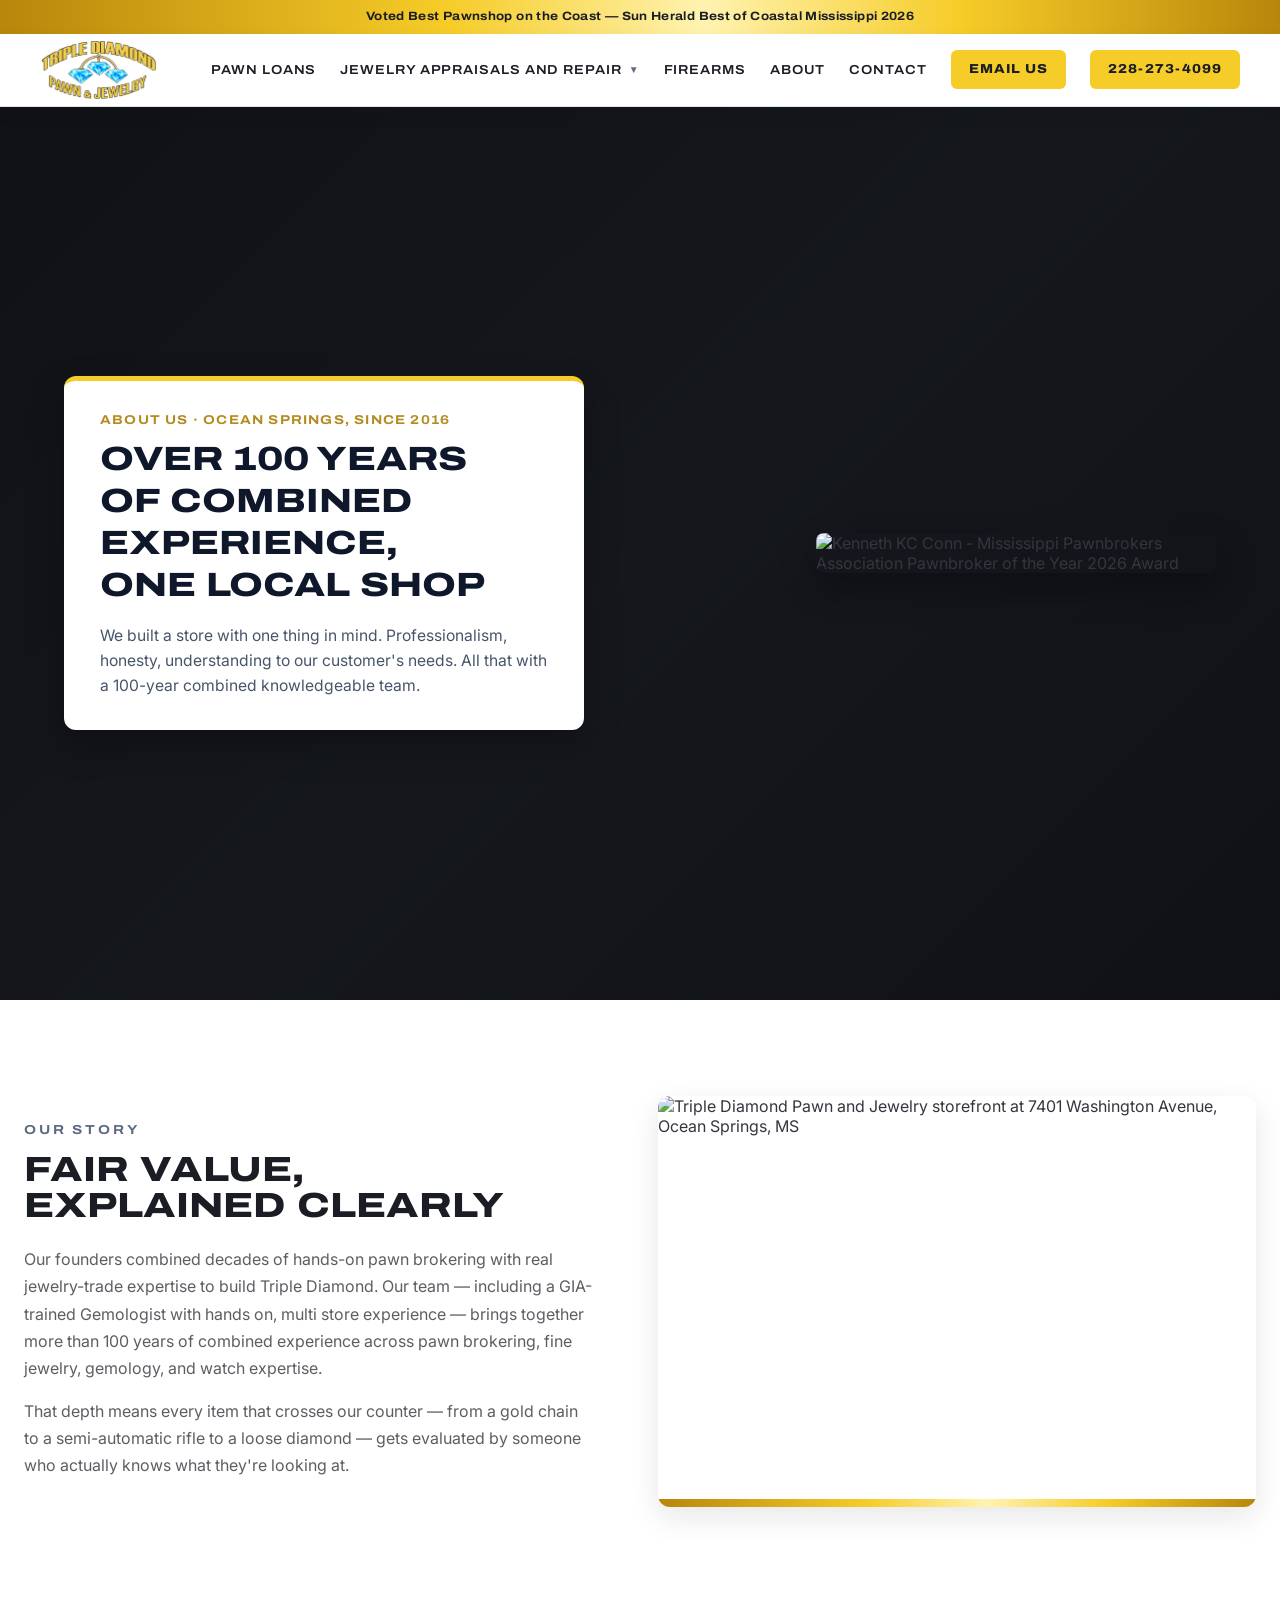
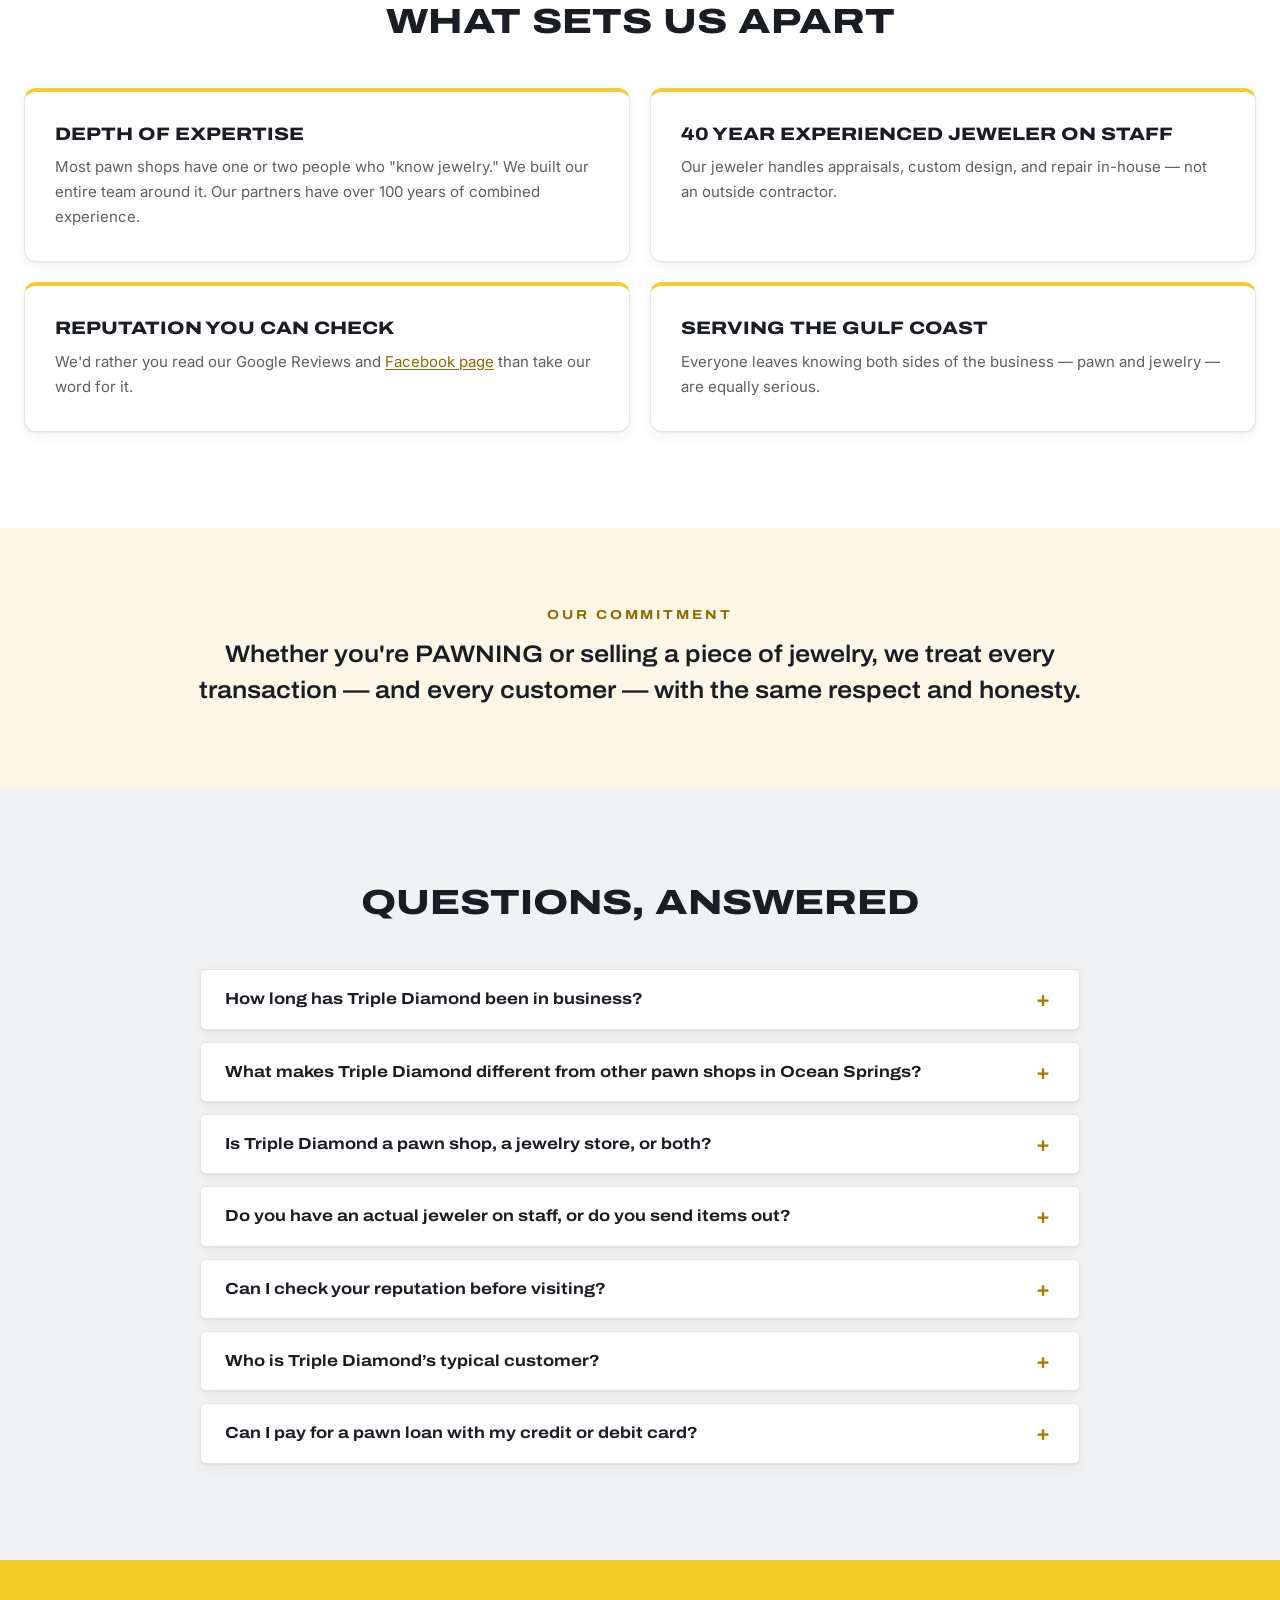
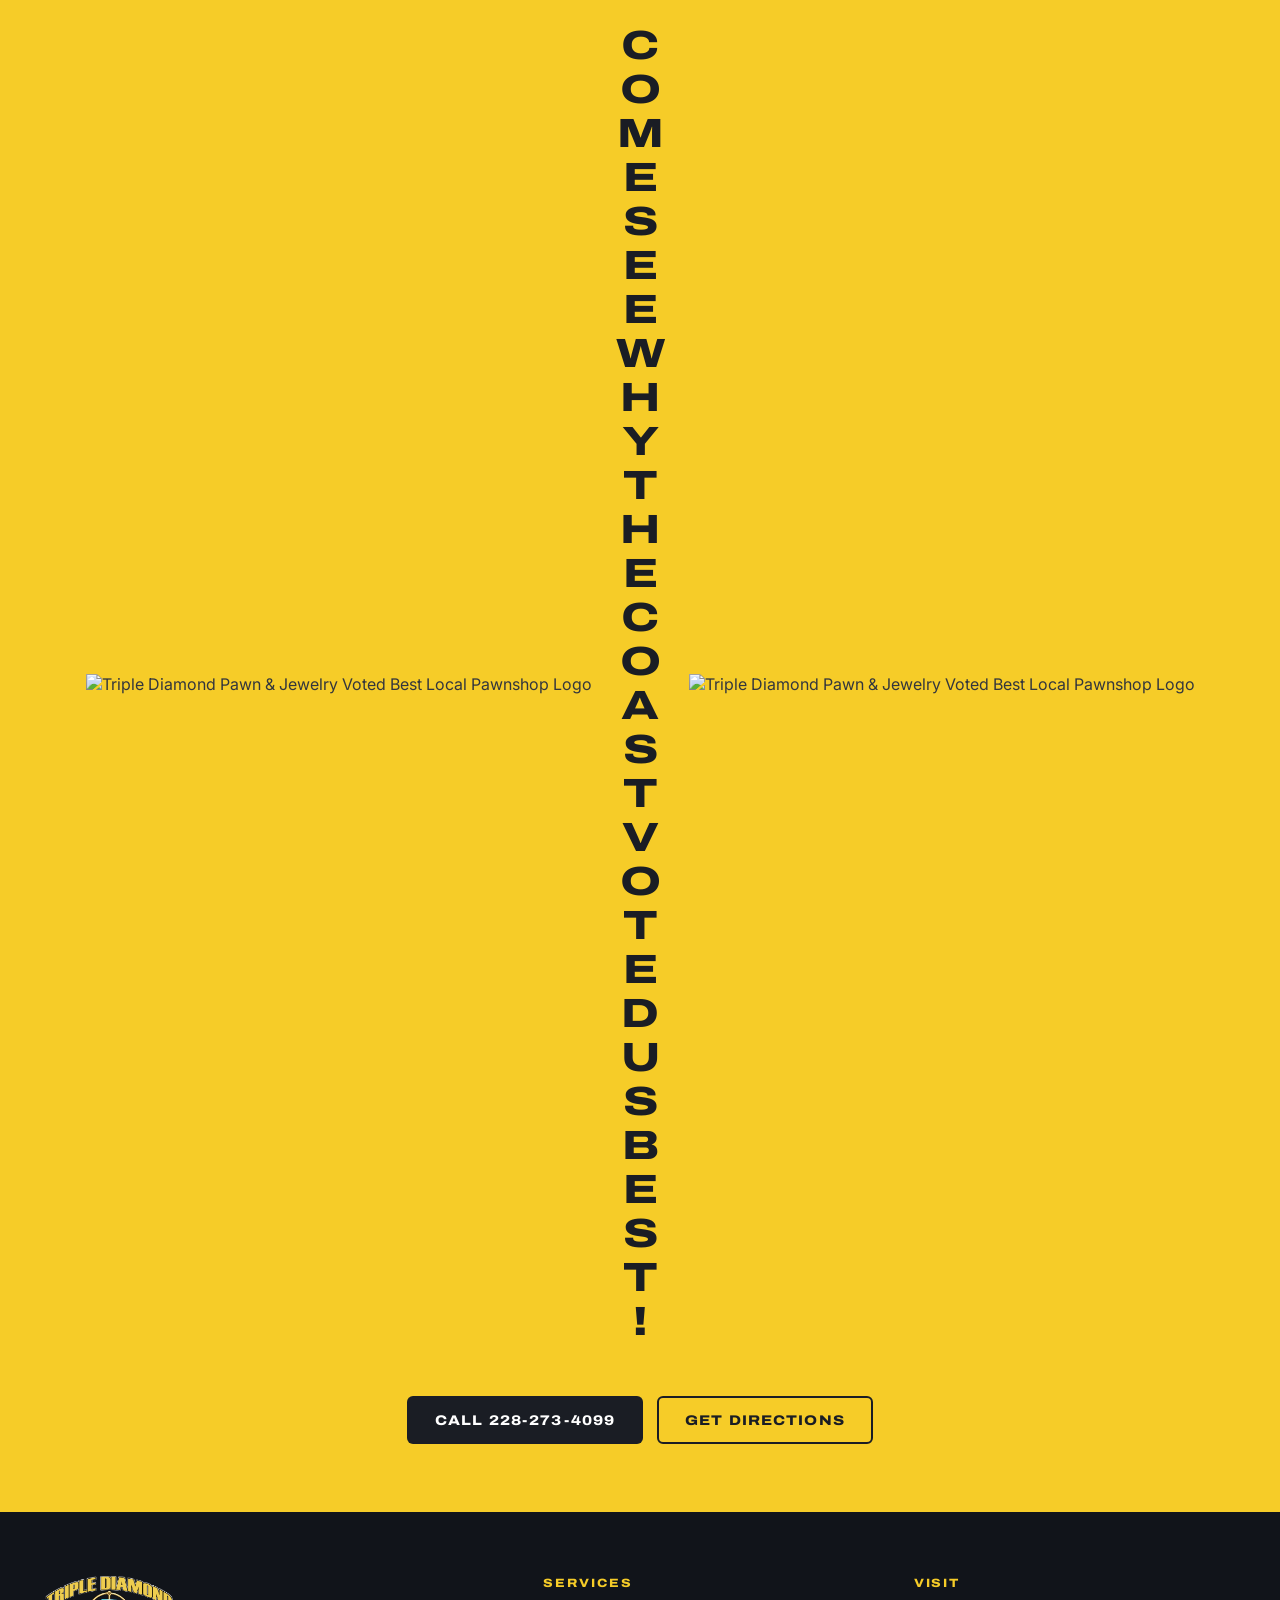
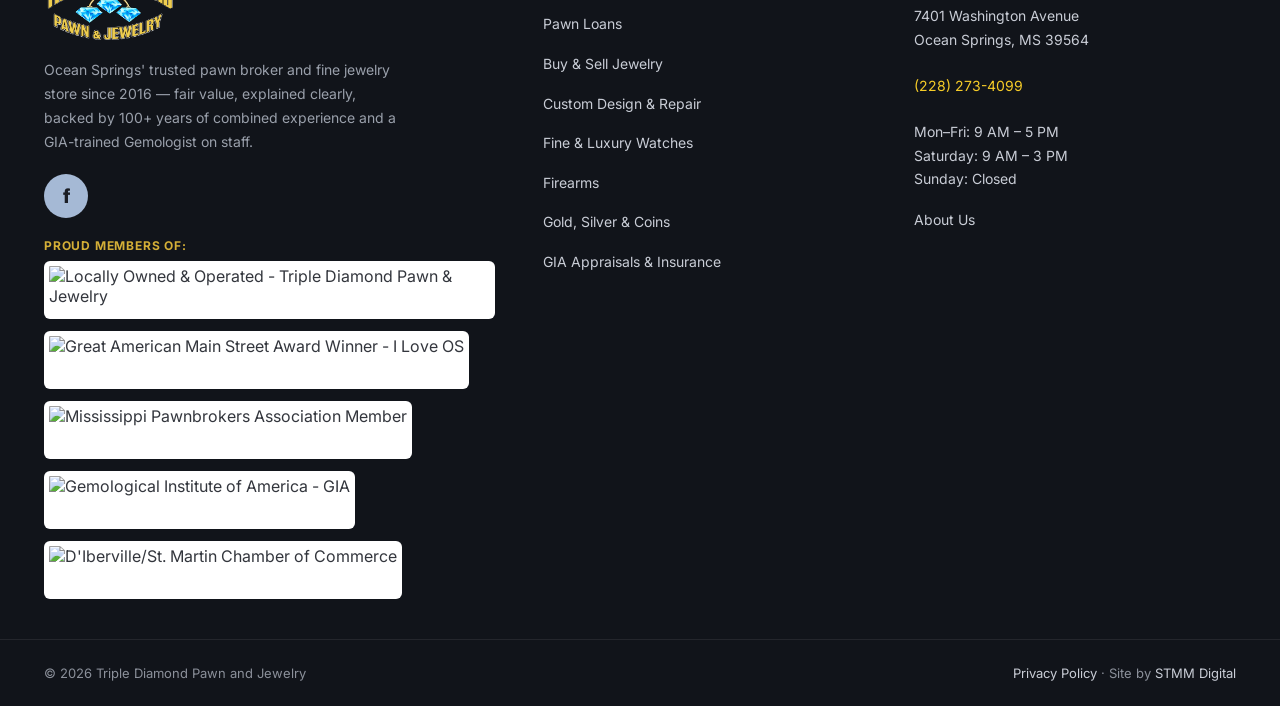
==== commit 19b48c7c: "Add files via upload" ====
--- a/about.html
+++ b/about.html
@@ -1,13 +1,191 @@
 <!DOCTYPE html>
-<html lang="en"><head>
+<html lang="en" class=""><head>
 <meta charset="utf-8">
 <meta name="viewport" content="width=device-width, initial-scale=1">
 <title>About Triple Diamond Pawn and Jewelry | Ocean Springs, MS Since 2016</title>
-<meta name="description" content="Meet the team behind Triple Diamond Pawn and Jewelry — over 100 years of combined pawn and jewelry experience serving Ocean Springs, MS since 2016.">
+
 <link rel="preconnect" href="https://fonts.googleapis.com">
 <link rel="preconnect" href="https://fonts.gstatic.com" crossorigin="">
 <link href="https://fonts.googleapis.com/css2?family=Archivo:wdth,wght@62..125,100..900&amp;family=Inter:wght@400..700&amp;display=swap" rel="stylesheet">
 <link rel="stylesheet" href="styles.css">
+
+<style>
+  /* HERO MODERN SIDE-BY-SIDE LAYOUT */
+  #hero.hero {
+    position: relative;
+    min-height: 85vh;
+    display: flex;
+    align-items: center;
+    justify-content: center;
+    padding: 4rem 1.5rem;
+    overflow: hidden;
+  }
+
+  /* Overlay on background to elevate hero contrast */
+  #hero .hero-media {
+    position: absolute;
+    inset: 0;
+    background-size: cover;
+    background-position: center;
+    background-repeat: no-repeat;
+    z-index: 1;
+  }
+
+  #hero .hero-media::after {
+    content: "";
+    position: absolute;
+    inset: 0;
+    background: linear-gradient(
+      135deg,
+      rgba(0, 0, 0, 0.4) 0%,
+      rgba(0, 0, 0, 0.2) 50%,
+      rgba(0, 0, 0, 0.4) 100%
+    );
+    z-index: 2;
+  }
+
+  #hero .hero-inner {
+    position: relative;
+    z-index: 3;
+    max-width: 1200px;
+    width: 100%;
+    margin: 0 auto;
+    display: flex;
+    flex-direction: column;
+    gap: 2.5rem;
+    align-items: center;
+    justify-content: space-between;
+  }
+
+  @media (min-width: 900px) {
+    #hero .hero-inner {
+      flex-direction: row;
+      align-items: center;
+      gap: 3rem;
+    }
+  }
+
+  /* Refined Hero Text Panel with Clean White Card Background */
+  #hero .hero-panel {
+    max-width: 520px !important;
+    width: 100%;
+    padding: 2rem 2.25rem !important;
+    background: #ffffff !important;
+    border-radius: 12px;
+    box-shadow: 0 15px 35px rgba(0, 0, 0, 0.25);
+    color: #1e293b;
+  }
+
+  #hero .eyebrow {
+    font-size: 0.8rem !important;
+    font-weight: 700 !important;
+    letter-spacing: 1.2px !important;
+    text-transform: uppercase !important;
+    color: #b38b20 !important;
+    margin-bottom: 0.75rem !important;
+  }
+
+  #hero .hero-title--tall {
+    font-size: 2.1rem !important;
+    line-height: 1.25 !important;
+    font-weight: 800 !important;
+    color: #0f172a !important;
+    margin-bottom: 1rem !important;
+  }
+
+  #hero .hero-lead--640 {
+    font-size: 0.98rem !important;
+    line-height: 1.6 !important;
+    color: #475569 !important;
+    margin: 0 !important;
+  }
+
+  /* Clean Award Image Container */
+  .hero-award-card {
+    background: transparent !important;
+    border: none !important;
+    border-radius: 0 !important;
+    padding: 0 !important;
+    box-shadow: none !important;
+    max-width: 400px;
+    width: 100%;
+  }
+
+  .hero-award-card img {
+    width: 100%;
+    height: auto;
+    display: block;
+    border-radius: 8px;
+    border: none !important;
+    object-fit: cover;
+    box-shadow: 0 15px 35px rgba(0, 0, 0, 0.3);
+  }
+
+  /* FOOTER BADGES SECTION */
+  .footer-badges-wrapper {
+    margin-top: 1.25rem;
+  }
+
+  .footer-badges-title {
+    font-family: 'Inter', sans-serif;
+    font-size: 0.75rem;
+    font-weight: 700;
+    text-transform: uppercase;
+    letter-spacing: 0.8px;
+    color: #d4af37;
+    margin-bottom: 0.5rem;
+  }
+
+  .footer-badges {
+    display: flex;
+    align-items: center;
+    gap: 0.75rem;
+    flex-wrap: wrap;
+  }
+
+  .footer-badge-img {
+    height: 48px;
+    width: auto;
+    object-fit: contain;
+    background: #ffffff;
+    padding: 4px;
+    border-radius: 6px;
+    border: 1px solid rgba(255, 255, 255, 0.15);
+    transition: transform 0.2s ease, opacity 0.2s ease;
+  }
+
+  .footer-badge-img:hover {
+    transform: translateY(-2px);
+    opacity: 0.9;
+  }
+
+  /* Voted Best CTA Header Container & Logos */
+  .voted-header-container {
+    display: flex;
+    align-items: center;
+    justify-content: center;
+    gap: 1.5rem;
+    margin-bottom: 1.5rem;
+  }
+
+  .voted-logo-side {
+    max-height: 90px;
+    width: auto;
+    object-fit: contain;
+    flex-shrink: 0;
+  }
+
+  @media (max-width: 768px) {
+    .voted-header-container {
+      flex-direction: column;
+      gap: 1rem;
+    }
+    .voted-logo-side {
+      max-height: 70px;
+    }
+  }
+</style>
+
 <script type="application/ld+json">
 {"@context":"https://schema.org","@type":["PawnShop","JewelryStore"],"name":"Triple Diamond Pawn and Jewelry","telephone":"+12282734099","priceRange":"$$","foundingDate":"2016","address":{"@type":"PostalAddress","streetAddress":"7401 Washington Avenue","addressLocality":"Ocean Springs","addressRegion":"MS","postalCode":"39564","addressCountry":"US"},"sameAs":["https://www.facebook.com/TripleDiamondPawn"]}
 </script>
@@ -21,7 +199,7 @@
 {"@type":"Question","name":"Who is Triple Diamond's typical customer?","acceptedAnswer":{"@type":"Answer","text":"We serve a wide range: pawn customers are typically adults ages 20-70 looking for fast, fair loans, while our jewelry customers are shopping for fine jewelry, diamonds, and watches."}}
 ]}
 </script>
-<meta name="generator" content="Fourge 1.14.131">
+<meta name="robots" content="index,follow" data-fourge-seo=""><meta property="og:type" content="website" data-fourge-seo=""><meta name="twitter:card" content="summary_large_image" data-fourge-seo=""><script type="application/ld+json" data-fourge-seo="">{"@context":"https://schema.org","@graph":[{"@type":"LocalBusiness","name":"Site Name"},{"@type":"WebPage","name":"About Triple Diamond Pawn and Jewelry | Ocean Springs, MS Since 2016"}]}</script><meta name="generator" content="Fourge 1.14.132">
 </head>
 <body>
 
@@ -31,7 +209,7 @@
   Voted Best Pawnshop on the Coast — Sun Herald Best of Coastal Mississippi 2026
 </div>
 
-<header class="site-header" data-feid="f2_mu7donkm">
+<header class="site-header">
   <div class="header-inner">
     <a class="header-logo" href="/">
       <img src="images/triple-diamond-logo.png" width="480" height="235" alt="Triple Diamond Pawn &amp; Jewelry">
@@ -56,8 +234,8 @@
       <a class="nav-phone" href="tel:+12282734099">228-273-4099</a>
     </nav>
     <div class="header-mobile">
-      <a class="mobile-call mobile-call--email" href="mailto:kctriplediamond@gmail.com"><svg viewBox="0 0 24 24" aria-hidden="true" focusable="false"><path d="M3 5h18a1 1 0 0 1 1 1v12a1 1 0 0 1-1 1H3a1 1 0 0 1-1-1V6a1 1 0 0 1 1-1zm1 3.2V17h16V8.2l-8 5.3-8-5.3zM5.4 7l6.6 4.4L18.6 7H5.4z"/></svg><span class="mobile-call-label">Email</span></a>
-      <a class="mobile-call mobile-call--phone" href="tel:+12282734099"><svg viewBox="0 0 24 24" aria-hidden="true" focusable="false"><path d="M6.6 10.8a15.1 15.1 0 0 0 6.6 6.6l2.2-2.2a1 1 0 0 1 1-.25c1.1.37 2.3.57 3.6.57a1 1 0 0 1 1 1V20a1 1 0 0 1-1 1A17 17 0 0 1 3 4a1 1 0 0 1 1-1h3.5a1 1 0 0 1 1 1c0 1.25.2 2.45.57 3.57a1 1 0 0 1-.25 1L6.6 10.8z"/></svg><span class="mobile-call-label">Call</span></a>
+      <a class="mobile-call mobile-call--email" href="mailto:kctriplediamond@gmail.com"><svg viewBox="0 0 24 24" aria-hidden="true" focusable="false"><path d="M3 5h18a1 1 0 0 1 1 1v12a1 1 0 0 1-1 1H3a1 1 0 0 1-1-1V6a1 1 0 0 1 1-1zm1 3.2V17h16V8.2l-8 5.3-8-5.3zM5.4 7l6.6 4.4L18.6 7H5.4z"></path></svg><span class="mobile-call-label">Email</span></a>
+      <a class="mobile-call mobile-call--phone" href="tel:+12282734099"><svg viewBox="0 0 24 24" aria-hidden="true" focusable="false"><path d="M6.6 10.8a15.1 15.1 0 0 0 6.6 6.6l2.2-2.2a1 1 0 0 1 1-.25c1.1.37 2.3.57 3.6.57a1 1 0 0 1 1 1V20a1 1 0 0 1-1 1A17 17 0 0 1 3 4a1 1 0 0 1 1-1h3.5a1 1 0 0 1 1 1c0 1.25.2 2.45.57 3.57a1 1 0 0 1-.25 1L6.6 10.8z"></path></svg><span class="mobile-call-label">Call</span></a>
       <button type="button" class="nav-toggle" aria-label="Open menu" aria-expanded="false" aria-controls="mobile-nav"><span aria-hidden="true">☰</span></button>
     </div>
   </div>
@@ -77,12 +255,16 @@
 
 <main id="main">
 <section id="hero" class="hero">
-  <div class="hero-media hero-media--about"></div>
+  <div class="hero-media hero-media--about" style="background-image: url(&quot;/2025-12-063TopazGigapixel4xscale.png&quot;) !important;"></div>
   <div class="hero-inner">
     <div class="hero-panel">
       <p class="eyebrow">About Us · Ocean Springs, Since 2016</p>
       <h1 class="hero-title hero-title--tall">Over 100 Years of Combined Experience, One Local Shop</h1>
-      <p class="hero-lead hero-lead--640">Triple Diamond opened in Ocean Springs in 2016 with a simple idea: pawn shops and jewelry stores don’t have to feel like two different worlds. We built a shop where a first-time pawn customer and a bride shopping for a diamond feel equally at home.</p>
+      <p class="hero-lead hero-lead--640">We built a store with one thing in mind. Professionalism, honesty, understanding to our customer's needs. All that with a 100-year combined knowledgeable team.</p>
+    </div>
+    
+    <div class="hero-award-card">
+      <img src="25186.jpg" alt="Kenneth KC Conn - Mississippi Pawnbrokers Association Pawnbroker of the Year 2026 Award">
     </div>
   </div>
 </section>
@@ -92,11 +274,11 @@
     <div>
       <p class="eyebrow--ink">Our Story</p>
       <h2 class="h2 h2--mid">Fair Value, Explained Clearly</h2>
-      <p class="body-text">Our founders combined decades of hands-on pawn brokering with real jewelry-trade expertise to build Triple Diamond. Our team — including a GIA-trained jeweler with hands-on bench experience — brings together more than <strong>100 years of combined experience</strong> across pawn brokering, fine jewelry, gemology, and watch expertise.</p>
+      <p class="body-text">Our founders combined decades of hands-on pawn brokering with real jewelry-trade expertise to build Triple Diamond. Our team — including a GIA-trained Gemologist with hands on, multi store experience — brings together more than 100 years of combined experience across pawn brokering, fine jewelry, gemology, and watch expertise.</p>
       <p class="body-text body-text--gap-sm">That depth means every item that crosses our counter — from a gold chain to a semi-automatic rifle to a loose diamond — gets evaluated by someone who actually knows what they're looking at.</p>
     </div>
     <div class="framed-image framed-image--16-11">
-      <img src="uploads/trilpe-pawn-store.jpg" alt="Triple Diamond Pawn and Jewelry storefront at 7401 Washington Avenue, Ocean Springs, MS" loading="lazy" decoding="async">
+      <img src="/25194.jpg" alt="Triple Diamond Pawn and Jewelry storefront at 7401 Washington Avenue, Ocean Springs, MS" loading="lazy" decoding="async">
       <span class="gold-bar gold-bar--thick"></span>
     </div>
   </div>
@@ -106,10 +288,10 @@
   <div class="container">
     <h2 class="h2-light section-heading-gap">What Sets Us Apart</h2>
     <div class="grid-2 grid-2--gap20">
-      <div class="card card--pad-md"><h3 class="card-title">Depth of Expertise</h3><p class="card-text">Most pawn shops have one or two people who "know jewelry." We built our entire team around it.</p></div>
-      <div class="card card--pad-md"><h3 class="card-title">GIA-Trained Jeweler On Staff</h3><p class="card-text">Our jeweler handles appraisals, custom design, and repair in-house — not an outside contractor.</p></div>
+      <div class="card card--pad-md"><h3 class="card-title">Depth of Expertise</h3><p class="card-text">Most pawn shops have one or two people who "know jewelry." We built our entire team around it. Our partners have over 100 years of combined experience. </p></div>
+      <div class="card card--pad-md"><h3 class="card-title">40 year experienced JEWELER ON STAFF</h3><p class="card-text">Our jeweler handles appraisals, custom design, and repair in-house — not an outside contractor.</p></div>
       <div class="card card--pad-md"><h3 class="card-title">Reputation You Can Check</h3><p class="card-text">We'd rather you read our Google Reviews and <a class="inline-link" href="https://www.facebook.com/TripleDiamondPawn" target="_blank" rel="noopener">Facebook page</a> than take our word for it.</p></div>
-      <div class="card card--pad-md"><h3 class="card-title">Serving the Whole Coast</h3><p class="card-text">Everyone leaves knowing both sides of the business — pawn and jewelry — are equally serious.</p></div>
+      <div class="card card--pad-md"><h3 class="card-title">SERVING THE GULF COAST</h3><p class="card-text">Everyone leaves knowing both sides of the business — pawn and jewelry — are equally serious.</p></div>
     </div>
   </div>
 </section>
@@ -117,7 +299,7 @@
 <section id="commitment" class="section section--dark section--pad-80">
   <div class="container container--900 text-center">
     <p class="eyebrow eyebrow--tight">Our Commitment</p>
-    <p class="commitment">Whether you're pawning a tool to cover a bill or investing in a piece for a milestone anniversary, we treat every transaction — and every customer — with the same respect and transparency.</p>
+    <p class="commitment">Whether you're PAWNING or selling a piece of jewelry, we treat every transaction — and every customer — with the same respect and honesty.</p>
   </div>
 </section>
 
@@ -149,27 +331,46 @@
     <div class="faq-item">
       <button type="button" class="faq-q" aria-expanded="false"><span>Who is Triple Diamond’s typical customer?</span><span class="faq-sign">+</span></button>
       <div class="faq-answer"><p>We serve a wide range: pawn customers are typically adults ages 20-70 looking for fast, fair loans, while our jewelry customers are shopping for fine jewelry, diamonds, and watches. Everyone receives the same professional, transparent service.</p></div>
-    </div>
+    </div><div class="faq-item">
+      <button type="button" class="faq-q" aria-expanded="false"><span>Can I pay for a pawn loan with my credit or debit card?</span><span class="faq-sign">+</span></button>
+      <div class="faq-answer"><p>NO. We loan CASH and only take cash for pawn transactions. We accept card payments for sales and layaways.</p></div>
+    </div>
+    
   </div>
 </section>
 
 <section id="contact-cta" class="cta">
   <div class="cta-inner">
-    <h2 class="cta-title">Come See Why the Coast Voted Us Best</h2>
+    <div class="voted-header-container">
+      <img src="/unnamed3.png" alt="Triple Diamond Pawn &amp; Jewelry Voted Best Local Pawnshop Logo" class="voted-logo-side">
+      <h2 class="cta-title" style="margin: 0;">COME SEE WHY THE COAST VOTED US BEST!</h2>
+      <img src="/unnamed3.png" alt="Triple Diamond Pawn &amp; Jewelry Voted Best Local Pawnshop Logo" class="voted-logo-side">
+    </div>
     <div class="btn-row">
       <a class="btn" href="tel:+12282734099">Call 228-273-4099</a>
-      <a class="btn btn--outline" href="contact.html">Get Directions</a>
+      <a class="btn btn--outline" href="contact">Get Directions</a>
     </div>
   </div>
 </section>
 </main>
 
-<footer class="site-footer" data-feid="f4_mu7d7ghg">
+<footer class="site-footer">
   <div class="footer-inner">
     <div>
       <img class="footer-logo" src="images/triple-diamond-logo.png" width="480" height="235" loading="lazy" alt="Triple Diamond Pawn &amp; Jewelry">
-      <p class="footer-about">Ocean Springs' trusted pawn broker and fine jewelry store since 2016 — fair value, explained clearly, backed by 100+ years of combined experience and a GIA-trained jeweler on staff.</p>
+      <p class="footer-about">Ocean Springs' trusted pawn broker and fine jewelry store since 2016 — fair value, explained clearly, backed by 100+ years of combined experience and a GIA-trained Gemologist on staff.</p>
       <a class="footer-fb" href="https://www.facebook.com/TripleDiamondPawn" target="_blank" rel="noopener" aria-label="Triple Diamond on Facebook">f</a>
+      
+      <div class="footer-badges-wrapper">
+        <p class="footer-badges-title">Proud Members of:</p>
+        <div class="footer-badges">
+          <img src="21439.png" alt="Locally Owned &amp; Operated - Triple Diamond Pawn &amp; Jewelry" class="footer-badge-img">
+          <img src="https://dev.triplediamond.fourge.com/20372.jpg" alt="Great American Main Street Award Winner - I Love OS" class="footer-badge-img">
+          <img src="15996.png" alt="Mississippi Pawnbrokers Association Member" class="footer-badge-img">
+          <img src="Gemological-Institute-of-America-GIA-Logo-Vector.svg--300x84.png" alt="Gemological Institute of America - GIA" class="footer-badge-img">
+          <img src="24204.jpg" alt="D'Iberville/St. Martin Chamber of Commerce" class="footer-badge-img">
+        </div>
+      </div>
     </div>
     <div>
       <p class="footer-heading">Services</p>
@@ -187,7 +388,7 @@
       <p class="footer-heading">Visit</p>
       <p class="footer-text">7401 Washington Avenue<br>Ocean Springs, MS 39564</p>
       <p class="footer-text"><a class="footer-phone" href="tel:+12282734099">(228) 273-4099</a></p>
-      <p class="footer-text footer-text--last" data-feid="f3_mu7d7ckz">Mon–Fri: 9 AM – 5 PM<br>Saturday: 9 AM – 3 PM<br>Sunday: Closed</p>
+      <p class="footer-text footer-text--last">Mon–Fri: 9 AM – 5 PM<br>Saturday: 9 AM – 3 PM<br>Sunday: Closed</p>
       <a class="footer-about-link" href="about">About Us</a>
     </div>
   </div>
@@ -201,5 +402,4 @@
 
 <script src="site.js" defer=""></script>
 
-
 </body></html>
--- a/styles.css
+++ b/styles.css
@@ -185,11 +185,12 @@
 .eyebrow--tight{margin:0 0 14px}
 .eyebrow--ink,.eyebrow-light{margin:0 0 14px;font-family:'Archivo',sans-serif;font-stretch:115%;font-weight:700;font-size:13px;letter-spacing:.22em;text-transform:uppercase;color:var(--slate)}
 
-.hero-title{margin:0;font-family:'Archivo',sans-serif;font-stretch:125%;font-weight:800;text-transform:uppercase;font-size:clamp(26px,2.2vw + 18px,49px);line-height:1;color:var(--brand-color-secondary);text-wrap:balance;text-wrap:pretty}
+.hero-title{margin:0;font-family:'Archivo',sans-serif;font-stretch:125%;font-weight:800;text-transform:uppercase;font-size:clamp(26px,2.2vw + 18px,49px);line-height:1;color:var(--brand-color-secondary);text-wrap:balance}
 .hero-title--48{font-size:clamp(26px,2.2vw + 18px,48px)}
 .hero-title--tall{line-height:1.02}
 .hero-title--720{max-width:720px}
-.hero-title--home{max-width:760px;font-size:clamp(27px,2.3vw + 18px,51px);letter-spacing:.005em}
+/* Home headline shares its row with the Facebook panel, so it scales a step smaller. */
+.hero-title--home{max-width:760px;font-size:clamp(27px,2vw + 14px,51px);letter-spacing:.005em}
 .hero-lead{margin:22px 0 0;max-width:560px;font-size:clamp(15.5px,.4vw + 14px,17px);line-height:1.7;color:var(--ink)}
 .hero-lead--home{line-height:1.65}
 .hero-lead--600{max-width:600px}
@@ -198,7 +199,7 @@
 .hero-lead--contact{margin:22px 0 0;max-width:640px}
 
 /* ---------------------------------------------------------- typography --- */
-.h2{margin:0;font-family:'Archivo',sans-serif;font-stretch:125%;font-weight:800;text-transform:uppercase;font-size:clamp(24px,1.6vw + 18px,41px);line-height:1.05;color:var(--brand-color-secondary);text-wrap:balance;text-wrap:pretty}
+.h2{margin:0;font-family:'Archivo',sans-serif;font-stretch:125%;font-weight:800;text-transform:uppercase;font-size:clamp(24px,1.6vw + 18px,41px);line-height:1.05;color:var(--brand-color-secondary);text-wrap:balance}
 .h2--center{text-align:center}
 .h2--on-dark{color:var(--brand-color-secondary)}
 .h2--tight{line-height:1.02}
@@ -500,6 +501,8 @@
   .checklist--two-col{grid-template-columns:1fr}
   .hero--home{min-height:0}
   .hero-inner--home{padding-top:clamp(44px,10vw,56px)}
+  /* Archivo Expanded is wide: keep phone headlines to a few lines. */
+  .hero-title,.hero-title--home{font-size:clamp(23px,5.2vw + 6px,27px);line-height:1.04}
   .cash-img{width:min(140px,45%)}
   .link-card{padding:20px}
   .btn-row > .btn{flex:1 1 auto}
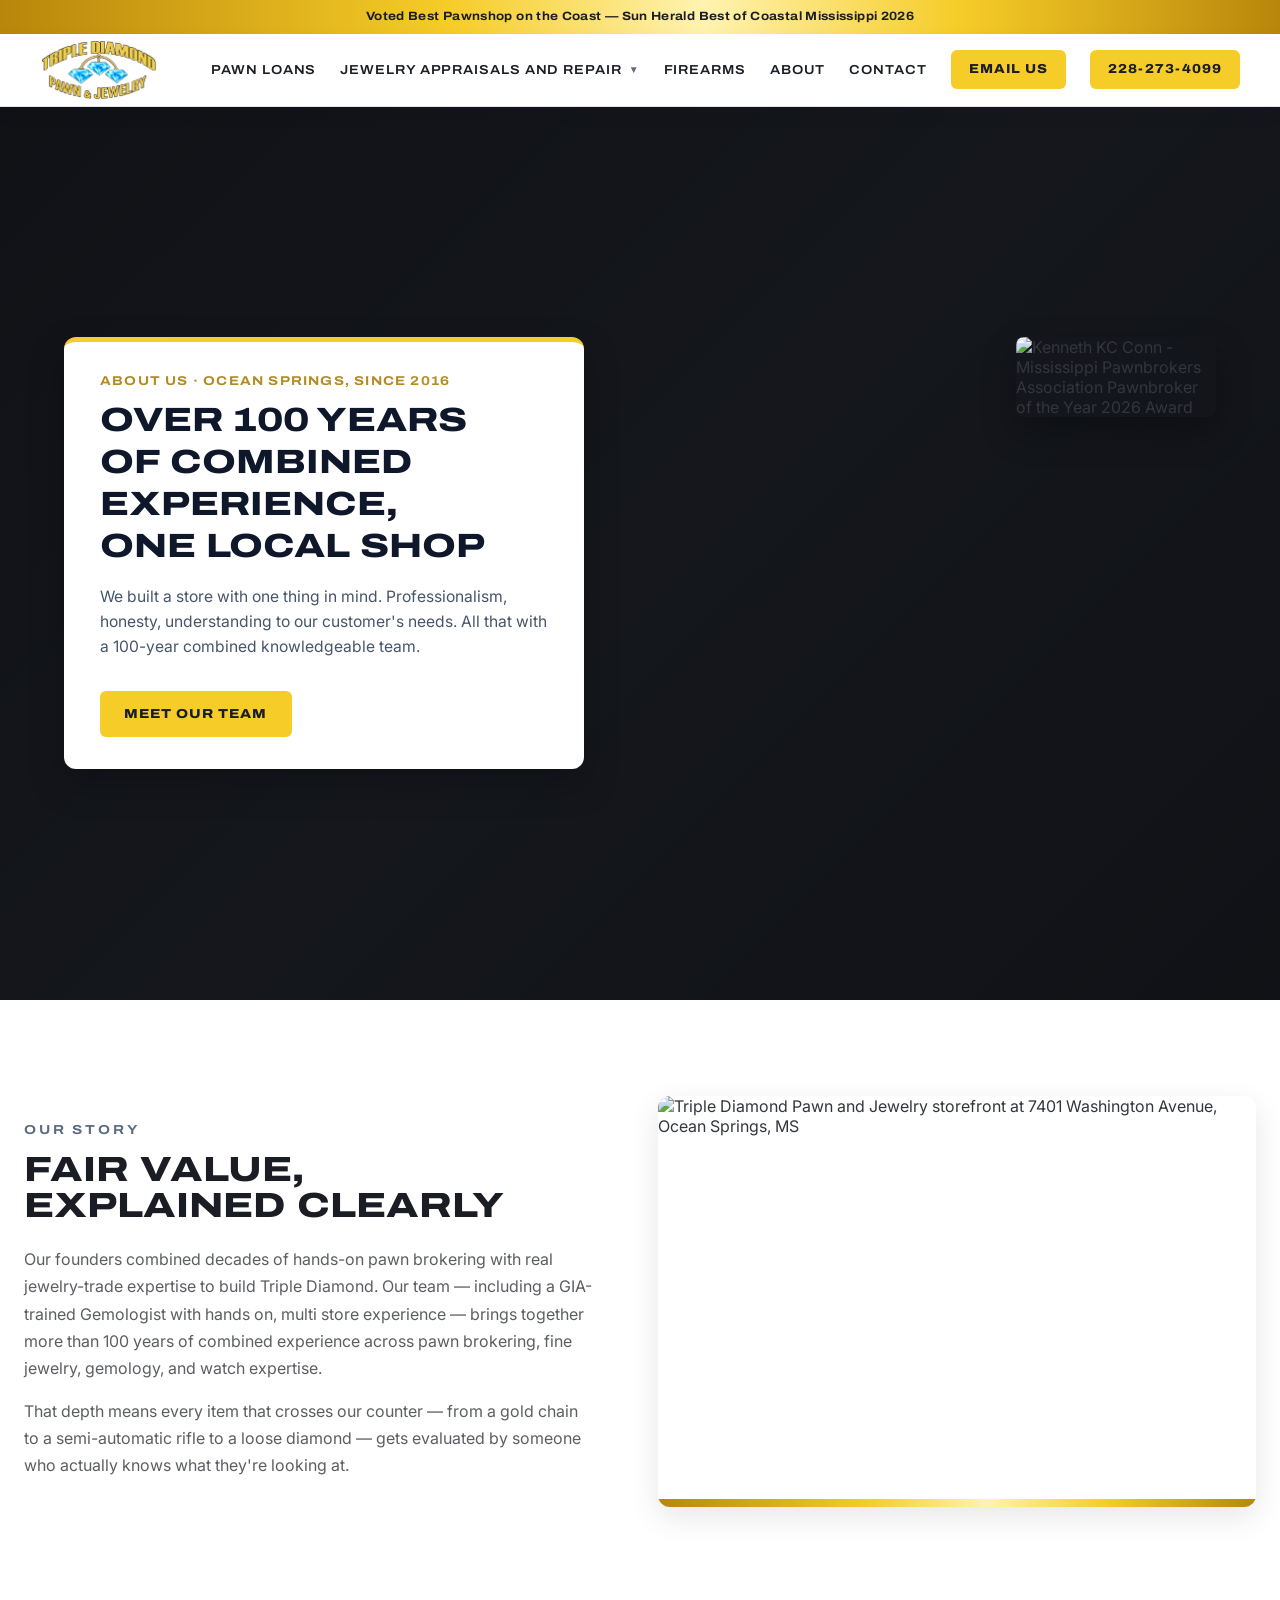
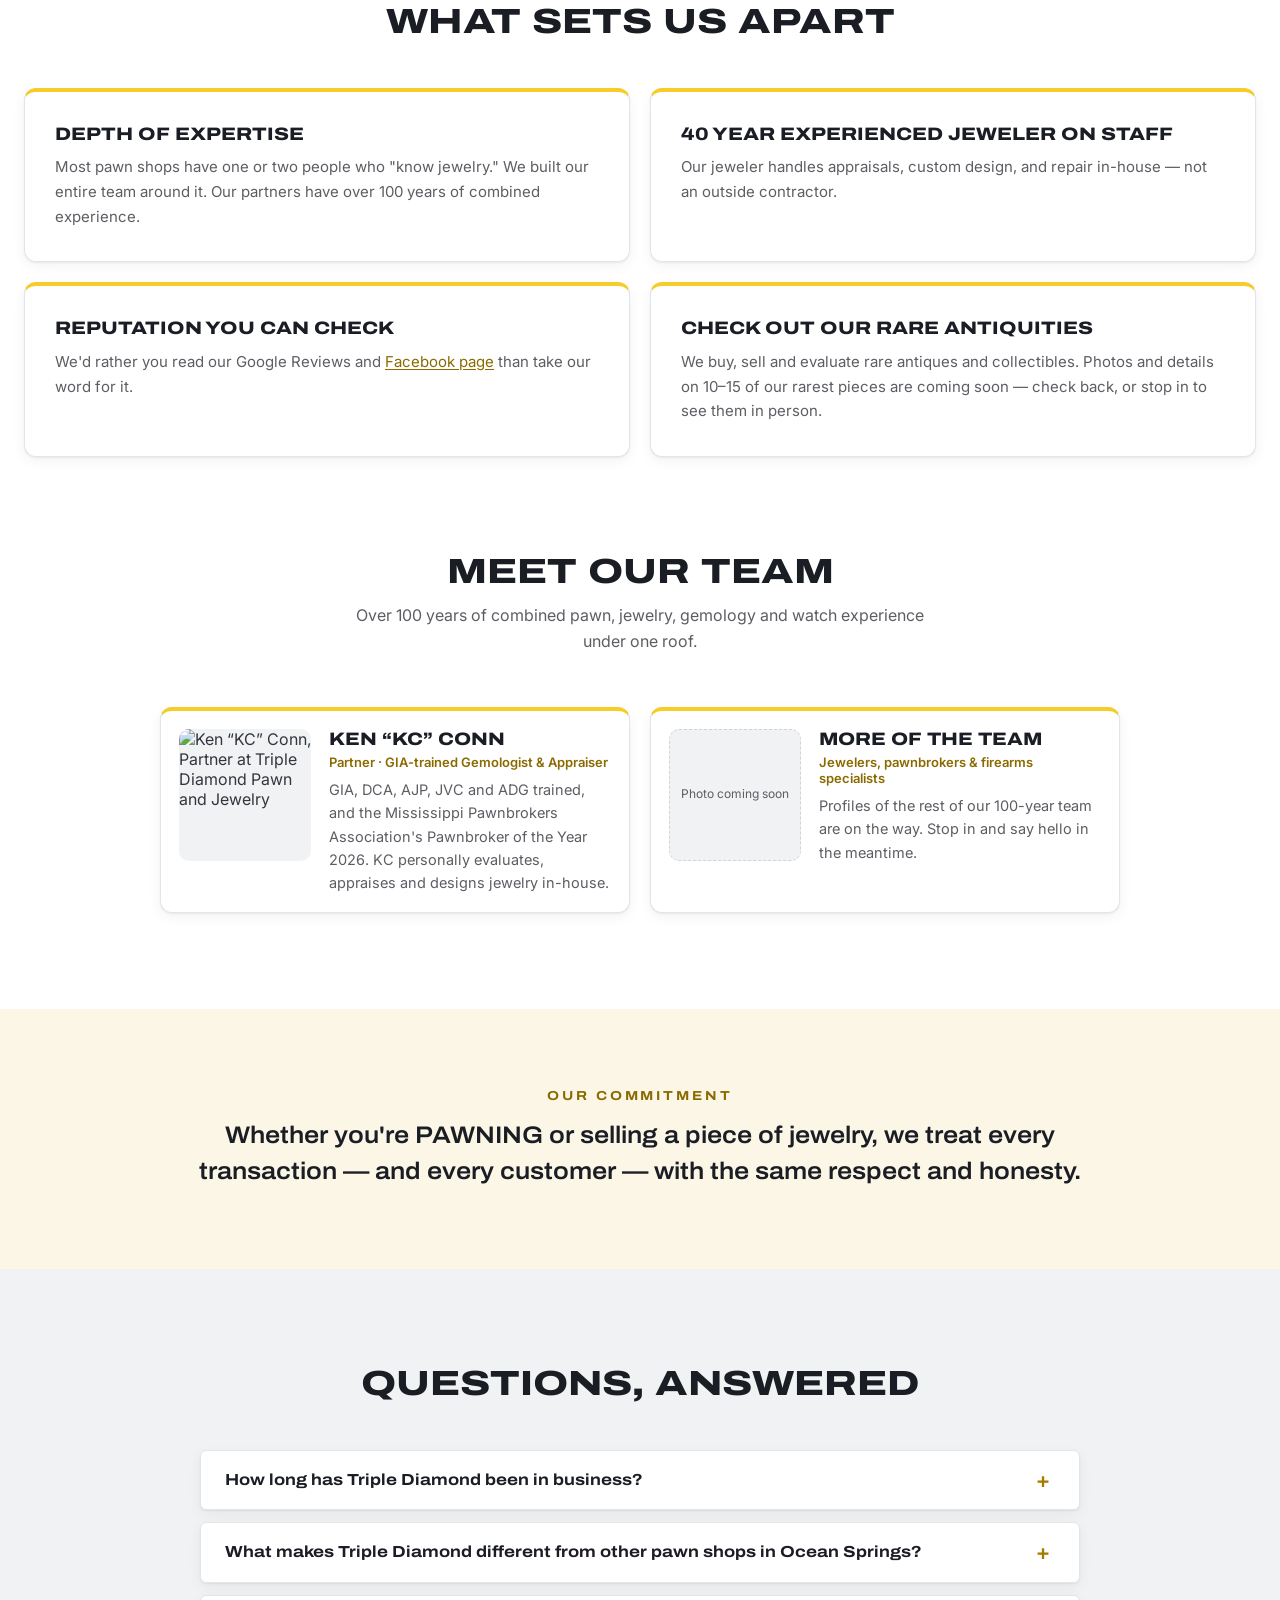
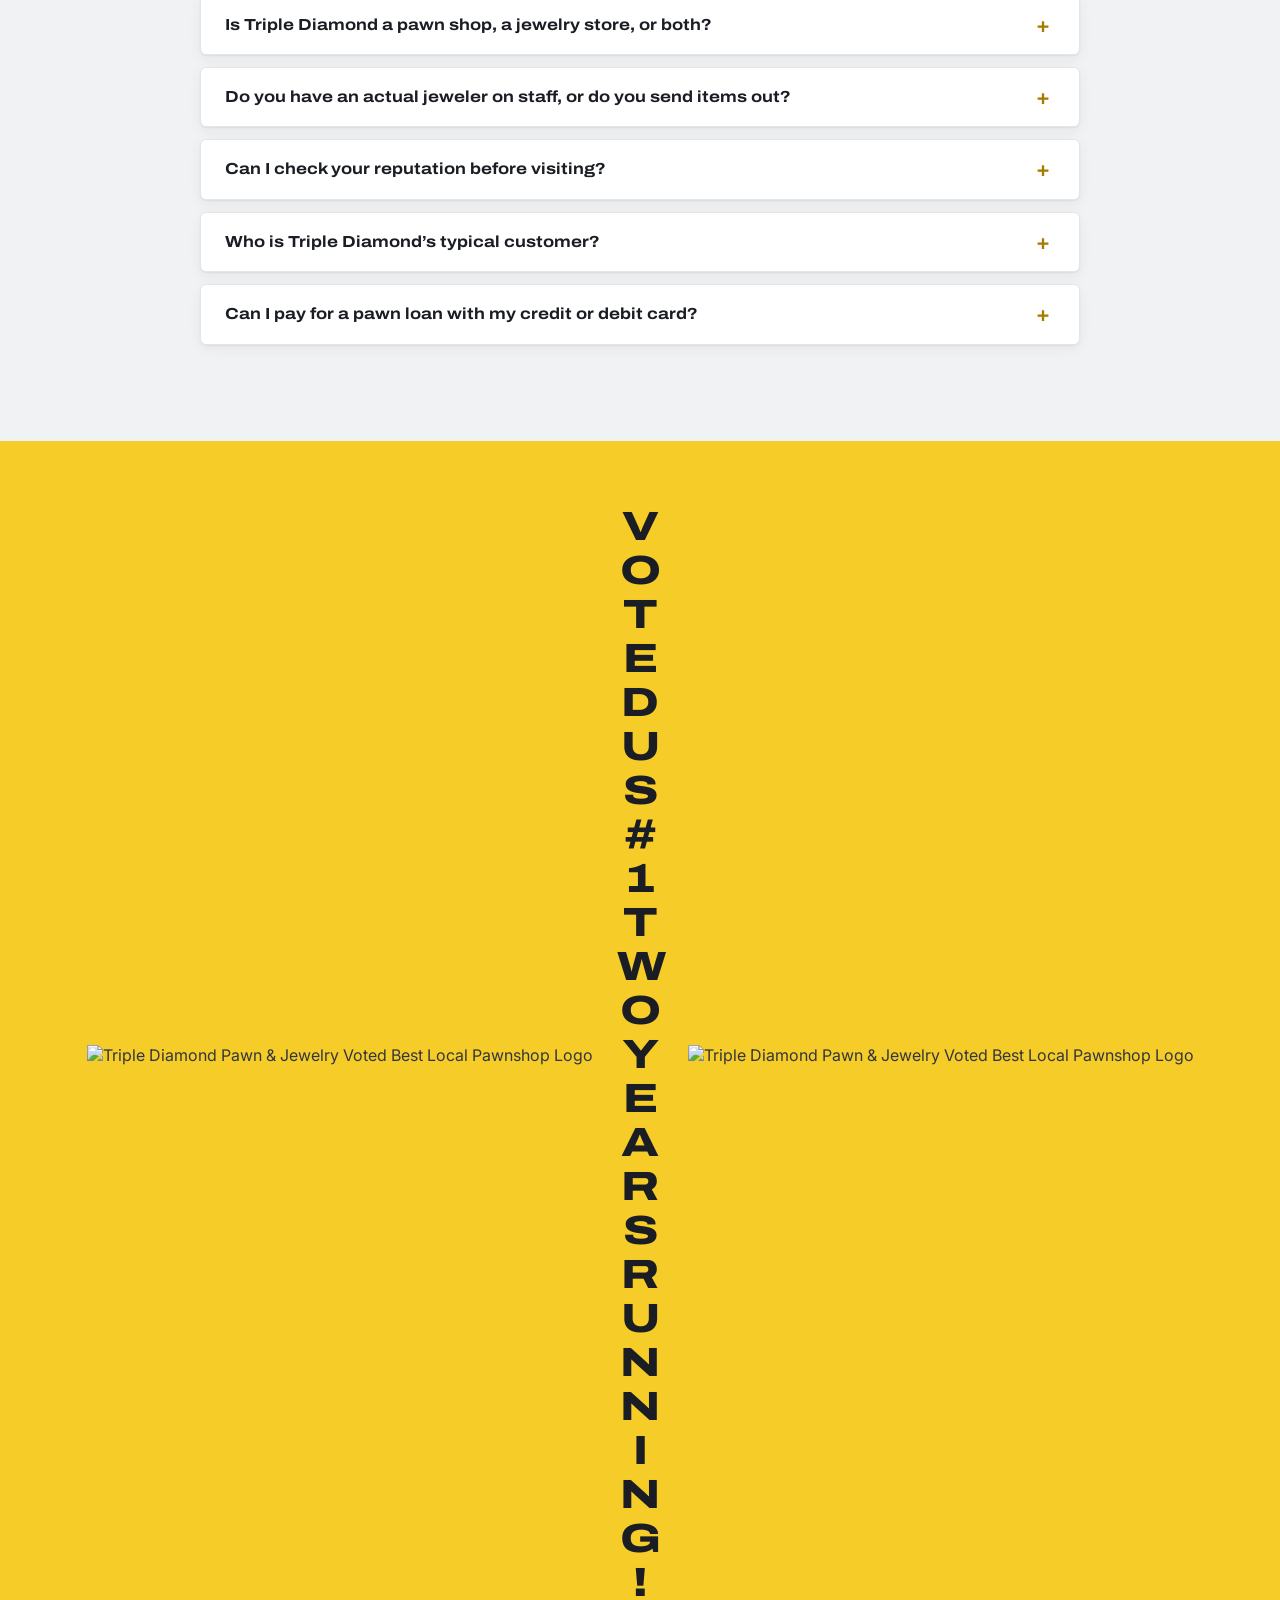
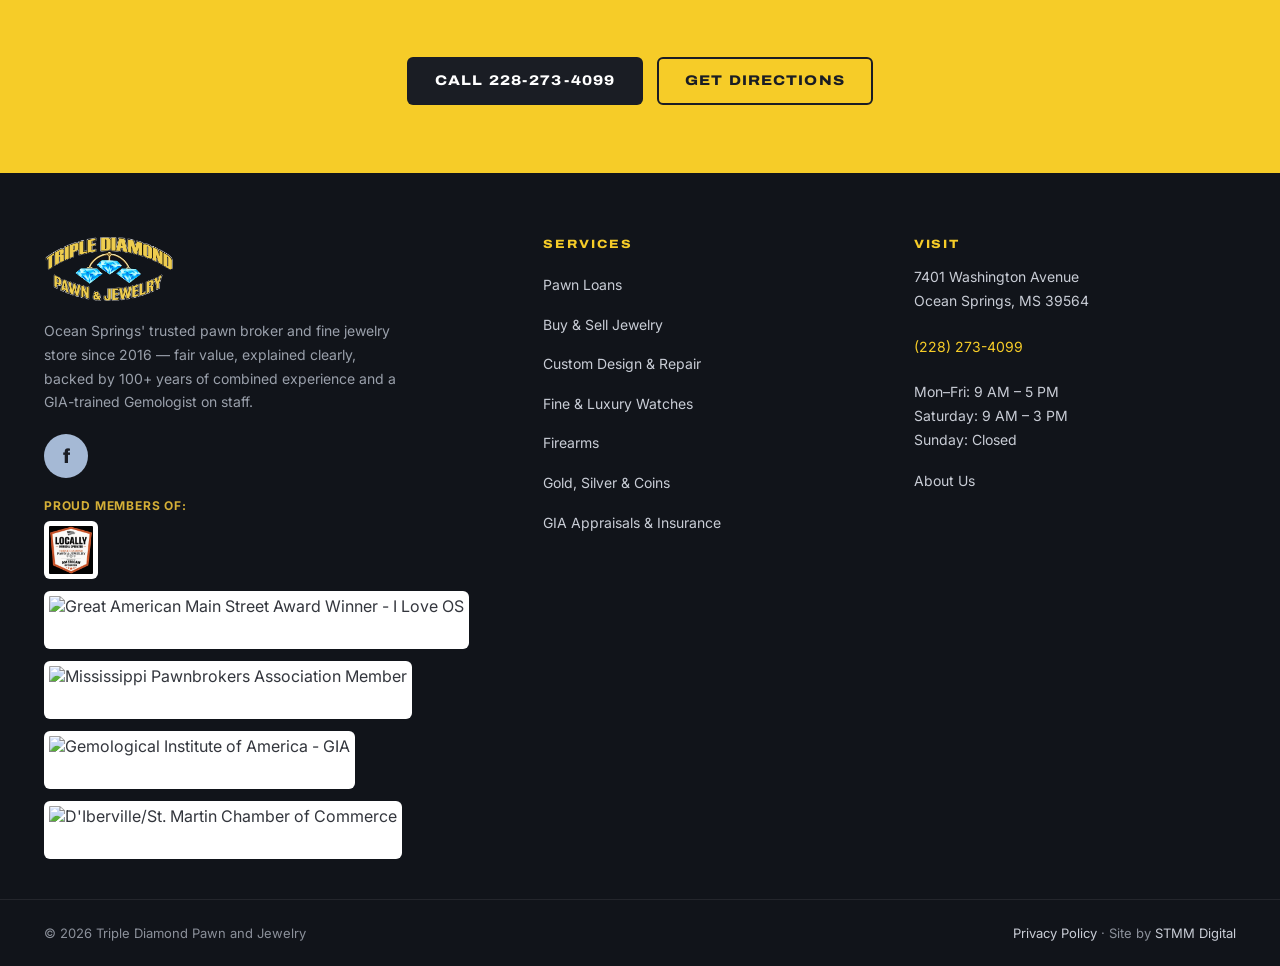
==== commit 524c27af: "Apply MarkUp.io design-review feedback across the site Homepage - Google rating badge is now a link " ====
--- a/about.html
+++ b/about.html
@@ -60,7 +60,7 @@
   @media (min-width: 900px) {
     #hero .hero-inner {
       flex-direction: row;
-      align-items: center;
+      align-items: flex-start;
       gap: 3rem;
     }
   }
@@ -93,6 +93,13 @@
     margin-bottom: 1rem !important;
   }
 
+  @media (max-width: 640px) {
+    #hero .hero-title--tall {
+      font-size: 1.5rem !important;
+      line-height: 1.15 !important;
+    }
+  }
+
   #hero .hero-lead--640 {
     font-size: 0.98rem !important;
     line-height: 1.6 !important;
@@ -100,15 +107,25 @@
     margin: 0 !important;
   }
 
-  /* Clean Award Image Container */
+  /* Clean Award Image Container — half size, pinned to the top right of the hero */
   .hero-award-card {
     background: transparent !important;
     border: none !important;
     border-radius: 0 !important;
     padding: 0 !important;
     box-shadow: none !important;
-    max-width: 400px;
+    max-width: 200px;
     width: 100%;
+    align-self: flex-start;
+    margin-left: auto;
+  }
+
+  @media (max-width: 899px) {
+    .hero-award-card {
+      max-width: 170px;
+      align-self: flex-end;
+      margin-top: -0.75rem;
+    }
   }
 
   .hero-award-card img {
@@ -261,6 +278,7 @@
       <p class="eyebrow">About Us · Ocean Springs, Since 2016</p>
       <h1 class="hero-title hero-title--tall">Over 100 Years of Combined Experience, One Local Shop</h1>
       <p class="hero-lead hero-lead--640">We built a store with one thing in mind. Professionalism, honesty, understanding to our customer's needs. All that with a 100-year combined knowledgeable team.</p>
+      <a class="btn btn--sm btn--spaced" href="#team">Meet Our Team</a>
     </div>
     
     <div class="hero-award-card">
@@ -291,7 +309,32 @@
       <div class="card card--pad-md"><h3 class="card-title">Depth of Expertise</h3><p class="card-text">Most pawn shops have one or two people who "know jewelry." We built our entire team around it. Our partners have over 100 years of combined experience. </p></div>
       <div class="card card--pad-md"><h3 class="card-title">40 year experienced JEWELER ON STAFF</h3><p class="card-text">Our jeweler handles appraisals, custom design, and repair in-house — not an outside contractor.</p></div>
       <div class="card card--pad-md"><h3 class="card-title">Reputation You Can Check</h3><p class="card-text">We'd rather you read our Google Reviews and <a class="inline-link" href="https://www.facebook.com/TripleDiamondPawn" target="_blank" rel="noopener">Facebook page</a> than take our word for it.</p></div>
-      <div class="card card--pad-md"><h3 class="card-title">SERVING THE GULF COAST</h3><p class="card-text">Everyone leaves knowing both sides of the business — pawn and jewelry — are equally serious.</p></div>
+      <div class="card card--pad-md"><h3 class="card-title">Check Out Our Rare Antiquities</h3><p class="card-text">We buy, sell and evaluate rare antiques and collectibles. Photos and details on 10–15 of our rarest pieces are coming soon — check back, or stop in to see them in person.</p></div>
+    </div>
+  </div>
+</section>
+
+<section id="team" class="section section--flush-top section--light">
+  <div class="container">
+    <h2 class="h2-light section-heading-gap-sm">Meet Our Team</h2>
+    <p class="lead-center lead-center--sub">Over 100 years of combined pawn, jewelry, gemology and watch experience under one roof.</p>
+    <div class="team-grid">
+      <article class="team-card">
+        <div class="team-photo"><img src="/25203.jpg" alt="Ken “KC” Conn, Partner at Triple Diamond Pawn and Jewelry" loading="lazy" decoding="async"></div>
+        <div class="team-body">
+          <h3 class="team-name">Ken “KC” Conn</h3>
+          <p class="team-role">Partner · GIA-trained Gemologist &amp; Appraiser</p>
+          <p class="team-text">GIA, DCA, AJP, JVC and ADG trained, and the Mississippi Pawnbrokers Association's Pawnbroker of the Year 2026. KC personally evaluates, appraises and designs jewelry in-house.</p>
+        </div>
+      </article>
+      <article class="team-card">
+        <div class="team-photo team-photo--empty" aria-hidden="true"><span>Photo coming soon</span></div>
+        <div class="team-body">
+          <h3 class="team-name">More of the Team</h3>
+          <p class="team-role">Jewelers, pawnbrokers &amp; firearms specialists</p>
+          <p class="team-text">Profiles of the rest of our 100-year team are on the way. Stop in and say hello in the meantime.</p>
+        </div>
+      </article>
     </div>
   </div>
 </section>
@@ -343,7 +386,7 @@
   <div class="cta-inner">
     <div class="voted-header-container">
       <img src="/unnamed3.png" alt="Triple Diamond Pawn &amp; Jewelry Voted Best Local Pawnshop Logo" class="voted-logo-side">
-      <h2 class="cta-title" style="margin: 0;">COME SEE WHY THE COAST VOTED US BEST!</h2>
+      <h2 class="cta-title" style="margin: 0;">VOTED US #1 TWO YEARS RUNNING!</h2>
       <img src="/unnamed3.png" alt="Triple Diamond Pawn &amp; Jewelry Voted Best Local Pawnshop Logo" class="voted-logo-side">
     </div>
     <div class="btn-row">
@@ -364,8 +407,8 @@
       <div class="footer-badges-wrapper">
         <p class="footer-badges-title">Proud Members of:</p>
         <div class="footer-badges">
-          <img src="21439.png" alt="Locally Owned &amp; Operated - Triple Diamond Pawn &amp; Jewelry" class="footer-badge-img">
-          <img src="https://dev.triplediamond.fourge.com/20372.jpg" alt="Great American Main Street Award Winner - I Love OS" class="footer-badge-img">
+          <img src="images/21439-locally-owned-300.webp" alt="Locally Owned &amp; Operated - Triple Diamond Pawn &amp; Jewelry" class="footer-badge-img">
+          <img src="/20372.jpg" alt="Great American Main Street Award Winner - I Love OS" class="footer-badge-img">
           <img src="15996.png" alt="Mississippi Pawnbrokers Association Member" class="footer-badge-img">
           <img src="Gemological-Institute-of-America-GIA-Logo-Vector.svg--300x84.png" alt="Gemological Institute of America - GIA" class="footer-badge-img">
           <img src="24204.jpg" alt="D'Iberville/St. Martin Chamber of Commerce" class="footer-badge-img">
--- a/styles.css
+++ b/styles.css
@@ -518,3 +518,71 @@
 @media (max-width:850px){
   .hero--home::after{content:"";position:absolute;inset:0;z-index:1;pointer-events:none;background:linear-gradient(to bottom,rgba(26,29,36,0) 300px,rgba(26,29,36,.94) 520px)}
 }
+
+/* ============================================================ components
+   Added for the client design-review round: directions strip, community
+   news cards, hero badges, insurance card, team cards, CTA photo.
+   ========================================================================== */
+
+/* Small badge row inside a hero panel (Locally Owned, etc.) */
+.hero-badge-row{display:flex;align-items:center;gap:12px;flex-wrap:wrap;margin-top:20px}
+.hero-badge-small{height:72px;width:auto;border-radius:8px;background:#fff;box-shadow:var(--shadow-sm)}
+
+/* Directions strip under the home hero */
+.directions{background:var(--gold-wash);border-bottom:1px solid var(--line);padding:clamp(28px,4vw,44px) var(--gutter);box-sizing:border-box}
+.directions-inner{display:grid;grid-template-columns:1fr 1.2fr;gap:clamp(20px,4vw,48px);align-items:center}
+.directions-inner > *{min-width:0}
+.directions-text{margin:0 0 18px;font-size:15px;line-height:1.6;color:var(--muted)}
+.directions-map iframe{height:clamp(220px,28vw,320px)}
+
+/* Need-cash card: notary certificate replaces the money graphic */
+.cash-img--notary{width:100%;max-width:340px;border-radius:8px;box-shadow:0 8px 20px rgba(0,0,0,.18);margin-bottom:18px}
+.cash-note{margin:14px 0 0;display:inline-flex;align-items:center;gap:8px;font-family:'Archivo',sans-serif;font-stretch:115%;font-weight:800;font-size:13px;letter-spacing:.08em;text-transform:uppercase;color:var(--brand-color-secondary)}
+.cash-note::before{content:"";width:8px;height:8px;background:var(--brand-color-secondary);transform:rotate(45deg);flex:none}
+
+/* Community involvement / news cards */
+.news-grid{align-items:stretch}
+.news-card{display:flex;flex-direction:column;background:#fff;border:1px solid var(--line);border-radius:var(--radius);overflow:hidden;box-shadow:var(--shadow-sm);min-width:0}
+.news-card-media{position:relative;aspect-ratio:4/3;background:var(--paper-alt);border-bottom:1px solid var(--line);overflow:hidden}
+.news-card-media img{position:absolute;inset:0;width:100%;height:100%;object-fit:contain;padding:14px;box-sizing:border-box;display:block}
+.news-card-body{padding:18px 20px 22px}
+.news-card-kicker{margin:0 0 6px;font-family:'Archivo',sans-serif;font-stretch:115%;font-weight:700;font-size:12px;letter-spacing:.16em;text-transform:uppercase;color:var(--gold-text)}
+.news-card-title{margin:0 0 8px;font-family:'Archivo',sans-serif;font-stretch:118%;font-weight:800;font-size:18px;line-height:1.2;text-transform:uppercase;color:var(--brand-color-secondary);text-wrap:balance}
+.news-card-text{margin:0;font-size:14.5px;line-height:1.6;color:var(--muted)}
+
+/* Jewelers Mutual insurance card: copy + logo, flyer alongside */
+.insurance-card{display:grid;grid-template-columns:1fr 190px;gap:22px;align-items:start}
+.insurance-copy{min-width:0}
+.insurance-logo{display:block;width:min(220px,100%);height:auto;background:#fff;border:1px solid #efe1a8;border-radius:8px;padding:8px;box-sizing:border-box;margin-bottom:14px}
+.insurance-flyer{display:block;border-radius:8px;overflow:hidden;border:1px solid #efe1a8;background:#fff;box-shadow:var(--shadow-md);transition:transform .2s ease}
+.insurance-flyer:hover{transform:translateY(-2px)}
+.insurance-flyer img{display:block;width:100%;height:auto}
+
+/* Meet Our Team */
+.team-grid{display:grid;grid-template-columns:repeat(2,minmax(0,1fr));gap:20px;max-width:960px;margin:0 auto}
+.team-card{display:grid;grid-template-columns:132px 1fr;gap:18px;align-items:start;background:#fff;border:1px solid var(--line);border-top:4px solid var(--gold);border-radius:var(--radius);padding:18px;box-shadow:var(--shadow-sm);min-width:0}
+.team-photo{aspect-ratio:1;border-radius:10px;overflow:hidden;background:var(--paper-alt)}
+.team-photo img{width:100%;height:100%;object-fit:cover;display:block}
+.team-photo--empty{display:flex;align-items:center;justify-content:center;text-align:center;padding:10px;font-size:12px;line-height:1.4;color:var(--muted);border:1px dashed #cfd3da}
+.team-body{min-width:0}
+.team-name{margin:0 0 4px;font-family:'Archivo',sans-serif;font-stretch:118%;font-weight:800;font-size:18px;line-height:1.2;text-transform:uppercase;color:var(--brand-color-secondary)}
+.team-role{margin:0 0 8px;font-size:13px;font-weight:600;color:var(--gold-text)}
+.team-text{margin:0;font-size:14.5px;line-height:1.6;color:var(--muted)}
+
+/* Photo above a gold CTA band */
+.cta-photo{width:min(180px,48vw);height:auto;border-radius:50%;border:5px solid #fff;box-shadow:var(--shadow-md);display:block}
+
+@media (max-width:860px){
+  .directions-inner{grid-template-columns:1fr}
+  .insurance-card{grid-template-columns:1fr 160px}
+}
+@media (max-width:640px){
+  .team-grid{grid-template-columns:1fr}
+  .insurance-card{grid-template-columns:1fr}
+  .insurance-flyer{max-width:240px;margin:0 auto}
+  .hero-badge-small{height:60px}
+}
+@media (max-width:480px){
+  .team-card{grid-template-columns:1fr}
+  .team-photo{max-width:150px}
+}
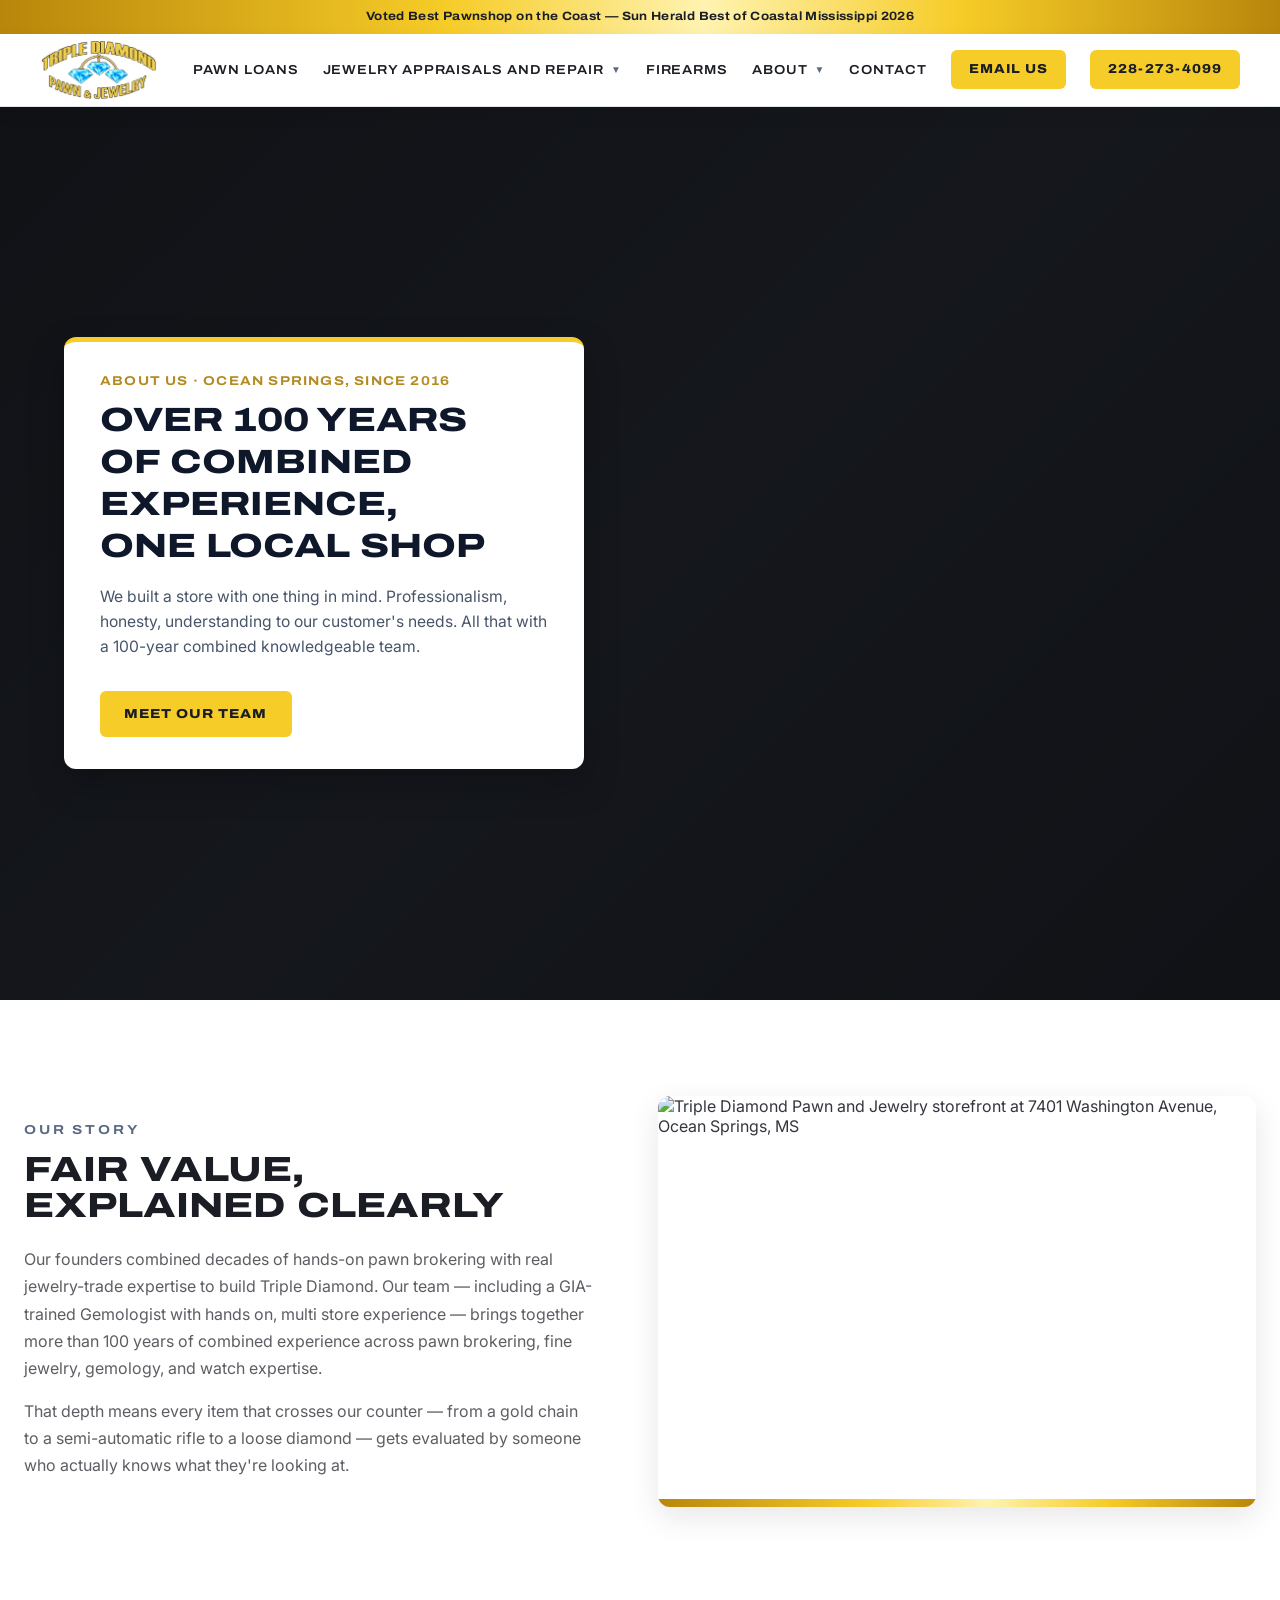
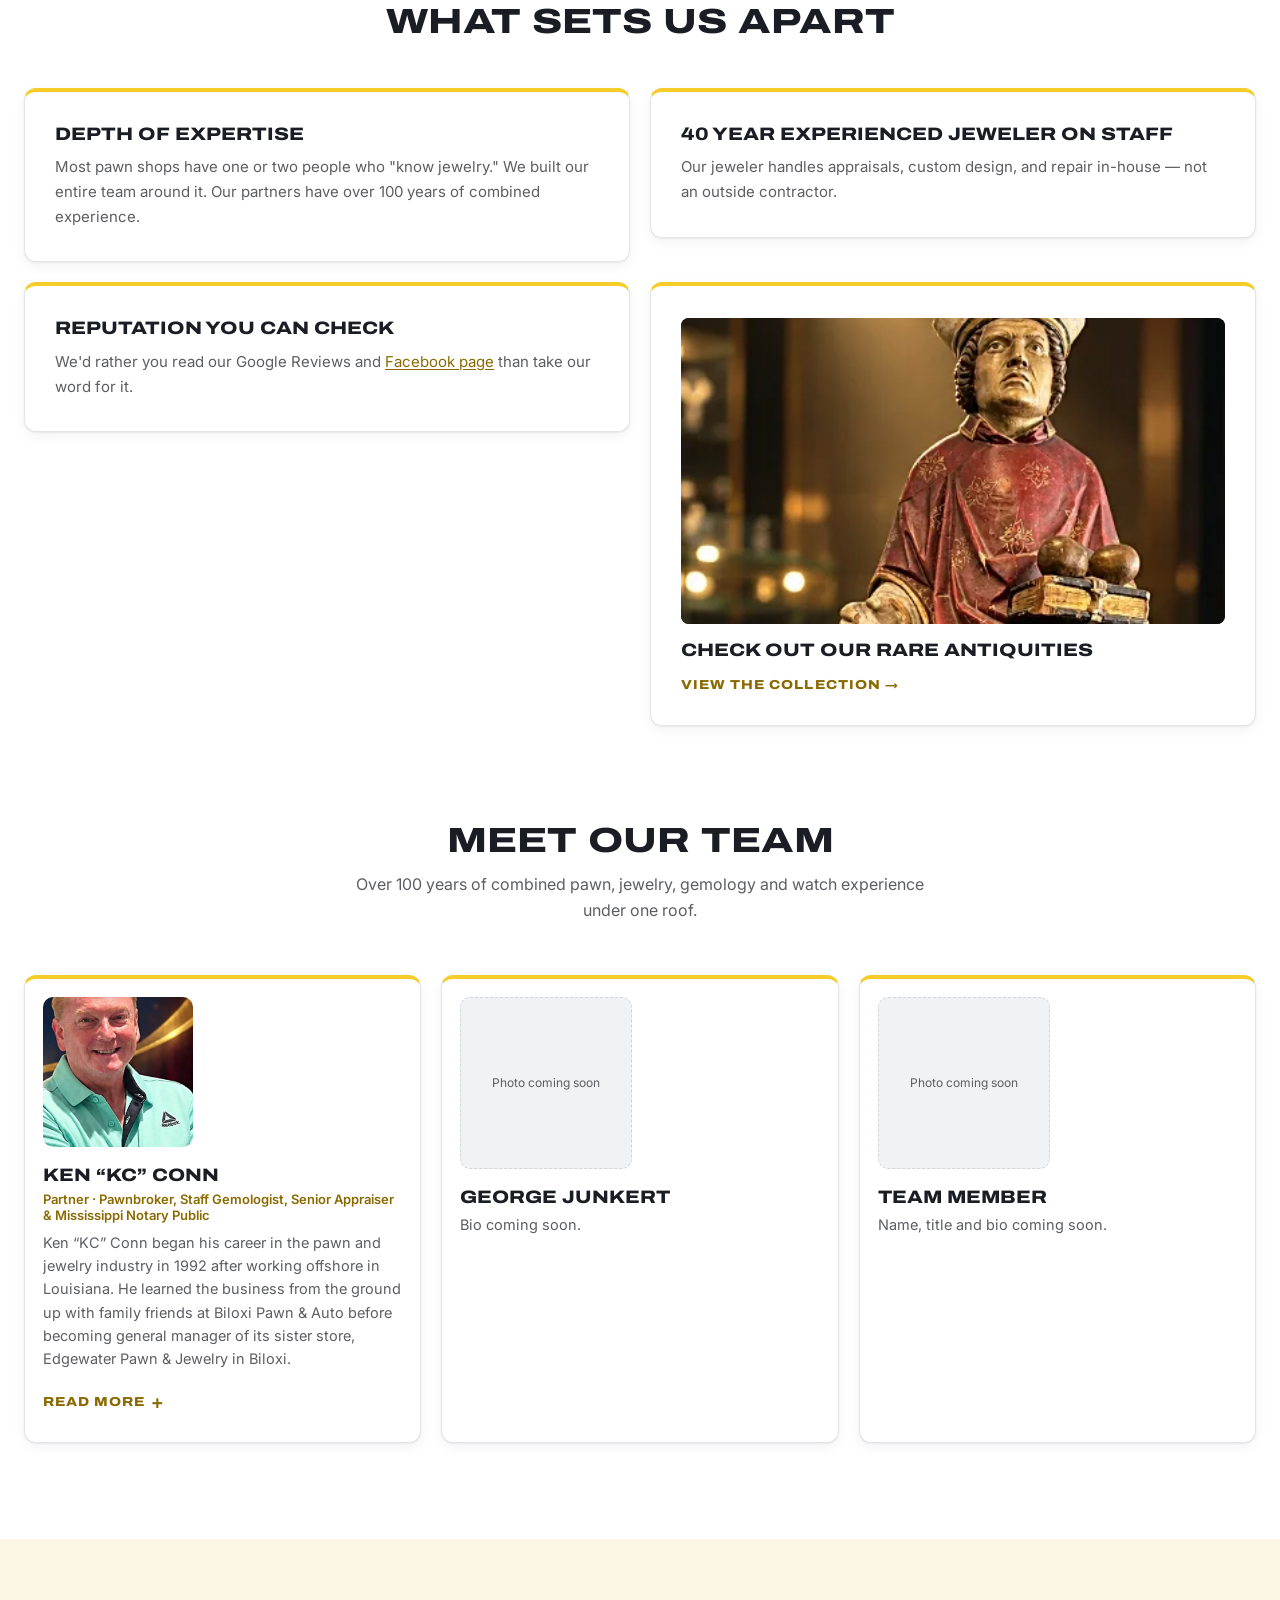
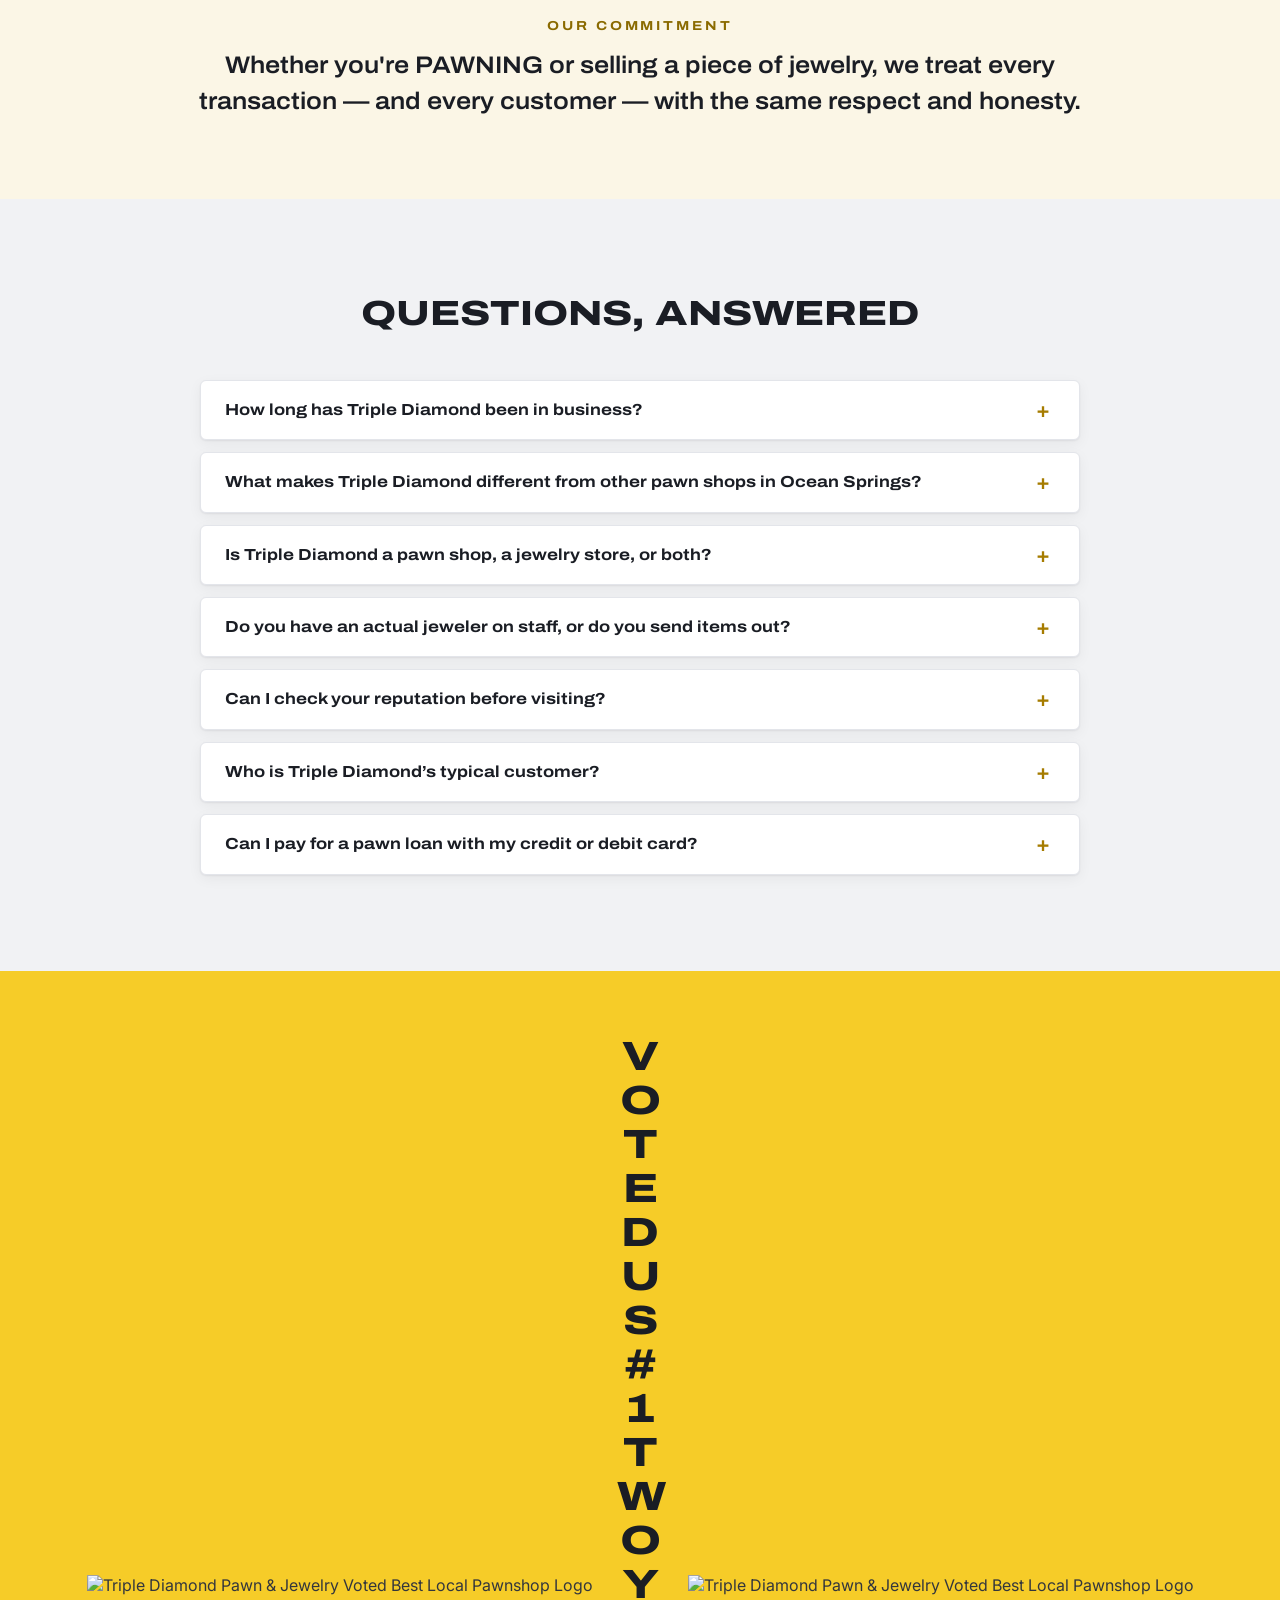
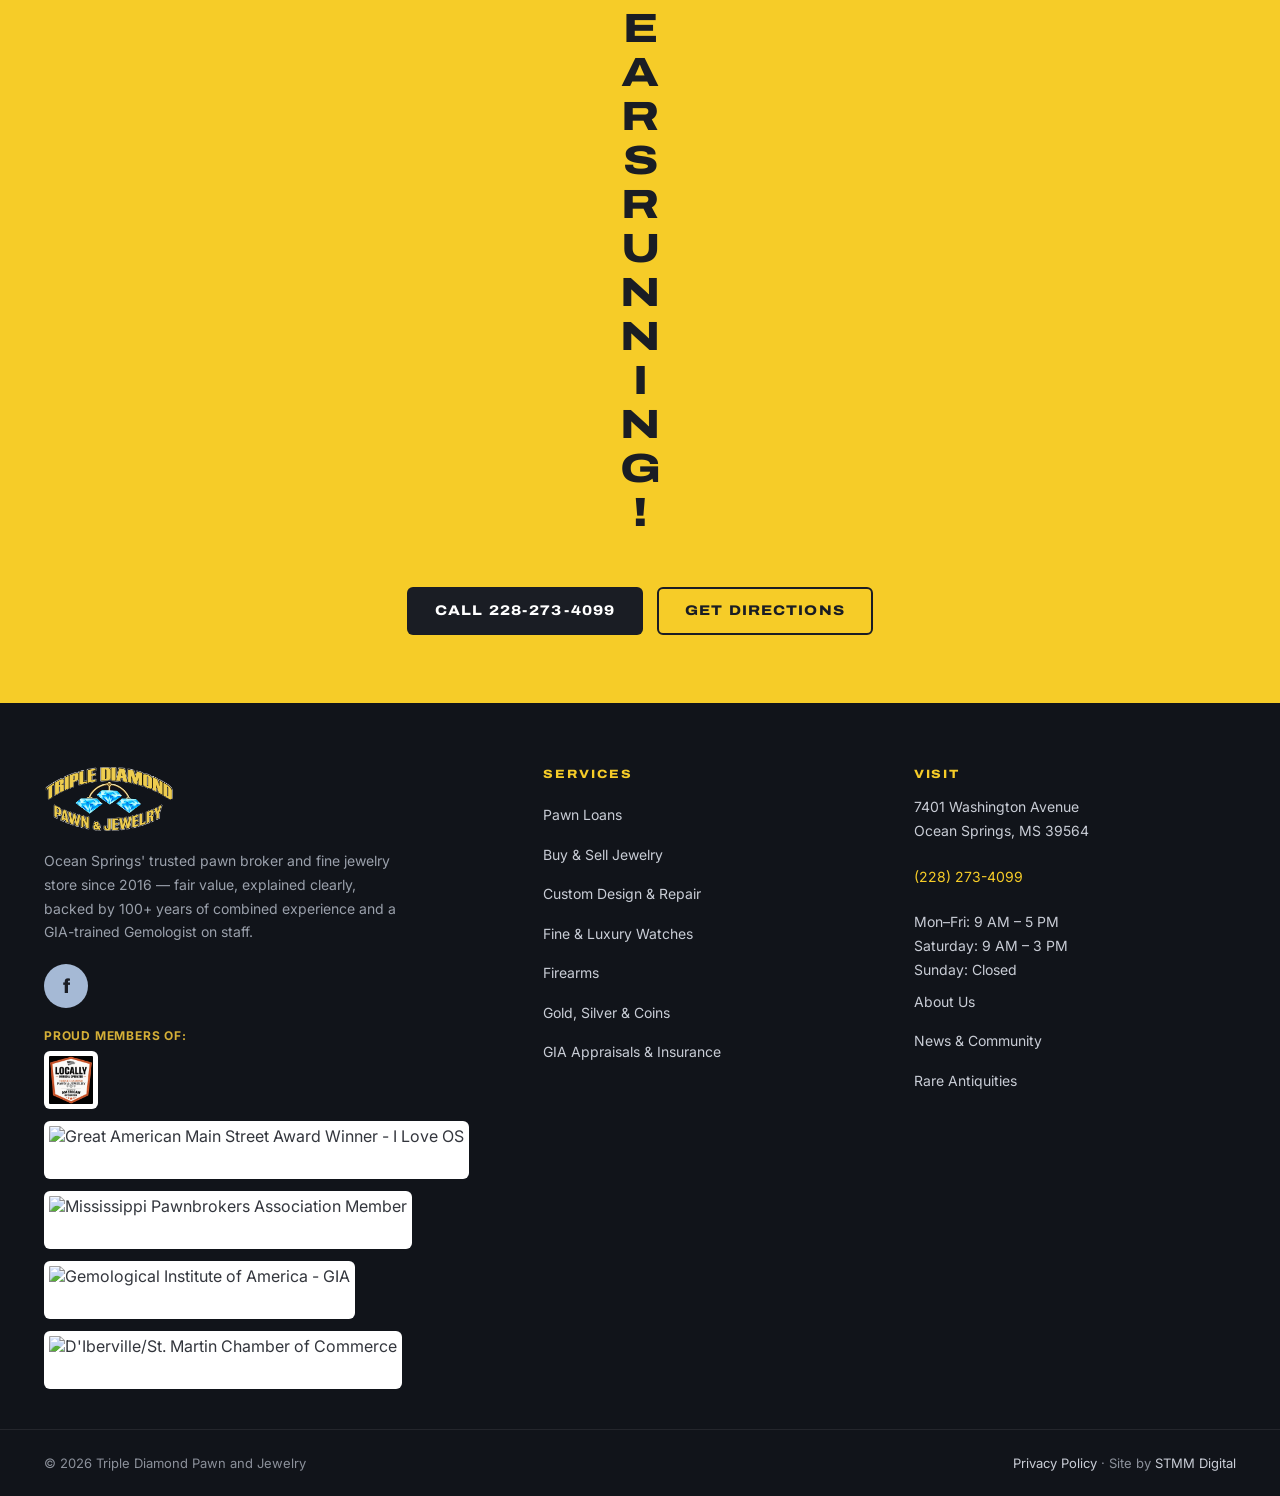
==== commit 615f2b86: "Apply second round of client review feedback Homepage - "Need cash today?" card is now the Notary Se" ====
--- a/about.html
+++ b/about.html
@@ -105,37 +105,6 @@
     line-height: 1.6 !important;
     color: #475569 !important;
     margin: 0 !important;
-  }
-
-  /* Clean Award Image Container — half size, pinned to the top right of the hero */
-  .hero-award-card {
-    background: transparent !important;
-    border: none !important;
-    border-radius: 0 !important;
-    padding: 0 !important;
-    box-shadow: none !important;
-    max-width: 200px;
-    width: 100%;
-    align-self: flex-start;
-    margin-left: auto;
-  }
-
-  @media (max-width: 899px) {
-    .hero-award-card {
-      max-width: 170px;
-      align-self: flex-end;
-      margin-top: -0.75rem;
-    }
-  }
-
-  .hero-award-card img {
-    width: 100%;
-    height: auto;
-    display: block;
-    border-radius: 8px;
-    border: none !important;
-    object-fit: cover;
-    box-shadow: 0 15px 35px rgba(0, 0, 0, 0.3);
   }
 
   /* FOOTER BADGES SECTION */
@@ -245,7 +214,17 @@
         </div>
       </div>
       <a class="nav-link" href="firearms">Firearms</a>
-      <a class="nav-link" href="about">About</a>
+      <div class="nav-dropdown">
+        <button type="button" class="nav-link nav-dropdown-toggle" aria-expanded="false" aria-haspopup="true" aria-controls="about-menu">About <span class="nav-caret" aria-hidden="true">▼</span></button>
+        <div class="dropdown-panel" id="about-menu">
+          <div class="dropdown-menu">
+            <a class="dropdown-link" href="about">About Us</a>
+            <a class="dropdown-link" href="about#team">Meet Our Team</a>
+            <a class="dropdown-link" href="news-community">News &amp; Community</a>
+            <a class="dropdown-link" href="rare-antiquities">Rare Antiquities</a>
+          </div>
+        </div>
+      </div>
       <a class="nav-link" href="contact">Contact</a>
       <a class="nav-phone" href="mailto:kctriplediamond@gmail.com">Email Us</a>
       <a class="nav-phone" href="tel:+12282734099">228-273-4099</a>
@@ -265,6 +244,9 @@
     <a href="firearms">Firearms</a>
     <a href="gold-silver-coins">Gold, Silver &amp; Coins</a>
     <a href="about">About</a>
+    <a class="is-sub" href="about#team">Meet Our Team</a>
+    <a href="news-community">News &amp; Community</a>
+    <a href="rare-antiquities">Rare Antiquities</a>
     <a href="contact">Contact &amp; Location</a>
     <a href="mailto:kctriplediamond@gmail.com">Email Us</a>
   </nav>
@@ -281,9 +263,6 @@
       <a class="btn btn--sm btn--spaced" href="#team">Meet Our Team</a>
     </div>
     
-    <div class="hero-award-card">
-      <img src="25186.jpg" alt="Kenneth KC Conn - Mississippi Pawnbrokers Association Pawnbroker of the Year 2026 Award">
-    </div>
   </div>
 </section>
 
@@ -305,11 +284,15 @@
 <section id="what-sets-us-apart" class="section section--flush-top section--light">
   <div class="container">
     <h2 class="h2-light section-heading-gap">What Sets Us Apart</h2>
-    <div class="grid-2 grid-2--gap20">
+    <div class="grid-2 grid-2--gap20 grid-2--start">
       <div class="card card--pad-md"><h3 class="card-title">Depth of Expertise</h3><p class="card-text">Most pawn shops have one or two people who "know jewelry." We built our entire team around it. Our partners have over 100 years of combined experience. </p></div>
       <div class="card card--pad-md"><h3 class="card-title">40 year experienced JEWELER ON STAFF</h3><p class="card-text">Our jeweler handles appraisals, custom design, and repair in-house — not an outside contractor.</p></div>
       <div class="card card--pad-md"><h3 class="card-title">Reputation You Can Check</h3><p class="card-text">We'd rather you read our Google Reviews and <a class="inline-link" href="https://www.facebook.com/TripleDiamondPawn" target="_blank" rel="noopener">Facebook page</a> than take our word for it.</p></div>
-      <div class="card card--pad-md"><h3 class="card-title">Check Out Our Rare Antiquities</h3><p class="card-text">We buy, sell and evaluate rare antiques and collectibles. Photos and details on 10–15 of our rarest pieces are coming soon — check back, or stop in to see them in person.</p></div>
+      <a class="card card--pad-md card--link antiquities-card" href="rare-antiquities">
+        <div class="antiquities-card-media"><img src="images/st-nicholas-statue.webp" width="406" height="648" alt="Carved and painted wooden statue of St. Nicholas in the Triple Diamond showroom" loading="lazy" decoding="async"></div>
+        <h3 class="card-title">Check Out Our Rare Antiquities</h3>
+        <span class="card-link-cta">View the collection →</span>
+      </a>
     </div>
   </div>
 </section>
@@ -318,21 +301,34 @@
   <div class="container">
     <h2 class="h2-light section-heading-gap-sm">Meet Our Team</h2>
     <p class="lead-center lead-center--sub">Over 100 years of combined pawn, jewelry, gemology and watch experience under one roof.</p>
-    <div class="team-grid">
+    <div class="team-grid team-grid--3">
       <article class="team-card">
-        <div class="team-photo"><img src="/25203.jpg" alt="Ken “KC” Conn, Partner at Triple Diamond Pawn and Jewelry" loading="lazy" decoding="async"></div>
+        <div class="team-photo"><img src="images/kc-conn-interim-520.webp" width="520" height="650" alt="Ken “KC” Conn, Partner at Triple Diamond Pawn and Jewelry" loading="lazy" decoding="async"></div>
         <div class="team-body">
           <h3 class="team-name">Ken “KC” Conn</h3>
-          <p class="team-role">Partner · GIA-trained Gemologist &amp; Appraiser</p>
-          <p class="team-text">GIA, DCA, AJP, JVC and ADG trained, and the Mississippi Pawnbrokers Association's Pawnbroker of the Year 2026. KC personally evaluates, appraises and designs jewelry in-house.</p>
+          <p class="team-role">Partner · Pawnbroker, Staff Gemologist, Senior Appraiser &amp; Mississippi Notary Public</p>
+          <p class="team-text">Ken “KC” Conn began his career in the pawn and jewelry industry in 1992 after working offshore in Louisiana. He learned the business from the ground up with family friends at Biloxi Pawn &amp; Auto before becoming general manager of its sister store, Edgewater Pawn &amp; Jewelry in Biloxi.</p>
+          <details class="bio-more">
+            <summary><span class="bio-more-closed">Read more</span><span class="bio-more-open">Read less</span></summary>
+            <p class="team-text">While advancing his career, Ken pursued professional jewelry education through the Gemological Institute of America in New York, earning multiple certifications including Accredited Jewelry Professional and Applied Jewelry Professional credentials, plus specialized education in jewelry appraisal, ethics, and law.</p>
+            <p class="team-text">In 2002, Ken hosted <em>Cajun in the City</em>, the first Cajun cooking TV show filmed in New York City, airing three seasons to over 2.5 million weekly viewers; he's currently CEO of Justin Wilson Southern Products.</p>
+            <p class="team-text">In 2004, Ken joined Gem Financial Services, a 26-location pawnbroking company in NYC, as Executive Director of Training, later becoming the company's first Director of Human Resources overseeing roughly 250 employees.</p>
+            <p class="team-text">After returning to the Mississippi Gulf Coast, Ken and his partners opened Triple Diamond Pawn &amp; Jewelry, Inc. in 2016. With 30+ years of experience, he serves as pawnbroker, staff gemologist, senior appraiser, and Mississippi Notary Public. He is Vice President of the Mississippi Pawnbrokers Association (2026 Pawnbroker of the Year), serves on the Board of the D'Iberville–St. Martin Area Chamber of Commerce, and volunteers as an ambassador for the Ocean Springs Chamber of Commerce–Main Street–Tourism Bureau.</p>
+          </details>
         </div>
       </article>
       <article class="team-card">
         <div class="team-photo team-photo--empty" aria-hidden="true"><span>Photo coming soon</span></div>
         <div class="team-body">
-          <h3 class="team-name">More of the Team</h3>
-          <p class="team-role">Jewelers, pawnbrokers &amp; firearms specialists</p>
-          <p class="team-text">Profiles of the rest of our 100-year team are on the way. Stop in and say hello in the meantime.</p>
+          <h3 class="team-name">George Junkert</h3>
+          <p class="team-text">Bio coming soon.</p>
+        </div>
+      </article>
+      <article class="team-card">
+        <div class="team-photo team-photo--empty" aria-hidden="true"><span>Photo coming soon</span></div>
+        <div class="team-body">
+          <h3 class="team-name">Team Member</h3>
+          <p class="team-text">Name, title and bio coming soon.</p>
         </div>
       </article>
     </div>
@@ -432,7 +428,11 @@
       <p class="footer-text">7401 Washington Avenue<br>Ocean Springs, MS 39564</p>
       <p class="footer-text"><a class="footer-phone" href="tel:+12282734099">(228) 273-4099</a></p>
       <p class="footer-text footer-text--last">Mon–Fri: 9 AM – 5 PM<br>Saturday: 9 AM – 3 PM<br>Sunday: Closed</p>
-      <a class="footer-about-link" href="about">About Us</a>
+      <nav class="footer-nav footer-nav--about" aria-label="Footer about">
+        <a href="about">About Us</a>
+        <a href="news-community">News &amp; Community</a>
+        <a href="rare-antiquities">Rare Antiquities</a>
+      </nav>
     </div>
   </div>
   <div class="footer-bottom">
--- a/styles.css
+++ b/styles.css
@@ -139,11 +139,11 @@
   .primary-nav{gap:16px;font-size:12px}
   .nav-phone{padding:11px 14px;font-size:12px}
 }
-@media (max-width:1079px){
+@media (max-width:1099px){
   .primary-nav{display:none}
   .header-mobile{display:flex}
 }
-@media (min-width:1080px){
+@media (min-width:1100px){
   .mobile-nav{display:none!important}
 }
 @media (max-width:480px){
@@ -572,6 +572,58 @@
 /* Photo above a gold CTA band */
 .cta-photo{width:min(180px,48vw);height:auto;border-radius:50%;border:5px solid #fff;box-shadow:var(--shadow-md);display:block}
 
+/* Round two of client feedback */
+.info-value--hours{font-weight:700;color:#b42318}
+.btn-row--center{justify-content:center;margin-top:clamp(24px,3vw,32px)}
+
+/* A whole card as a link (About: Rare Antiquities) */
+.card--link{display:block;color:inherit;text-decoration:none;transition:transform .2s ease,box-shadow .2s ease,border-color .2s ease}
+.card--link:hover{border-color:var(--gold);box-shadow:var(--shadow-md);transform:translateY(-2px);color:inherit}
+.antiquities-card-media{aspect-ratio:16/9;border-radius:8px;overflow:hidden;background:var(--brand-color-secondary);margin-bottom:16px}
+.antiquities-card-media img{width:100%;height:100%;object-fit:cover;object-position:center 22%;display:block}
+.card-link-cta{display:inline-block;margin-top:6px;font-family:'Archivo',sans-serif;font-stretch:115%;font-weight:800;font-size:13px;letter-spacing:.08em;text-transform:uppercase;color:var(--gold-text)}
+.card--link:hover .card-link-cta{color:var(--brand-color-secondary)}
+
+/* Three-up team grid with photo above the copy */
+.team-grid--3{grid-template-columns:repeat(3,minmax(0,1fr));max-width:1240px}
+.team-grid--3 .team-card{grid-template-columns:1fr;align-content:start}
+.team-grid--3 .team-photo{width:150px}
+.bio-more{margin-top:10px}
+.bio-more summary{cursor:pointer;list-style:none;display:inline-flex;align-items:center;gap:6px;min-height:44px;font-family:'Archivo',sans-serif;font-stretch:115%;font-weight:800;font-size:13px;letter-spacing:.08em;text-transform:uppercase;color:var(--gold-text)}
+.bio-more summary::-webkit-details-marker{display:none}
+.bio-more summary::after{content:"+";font-size:18px;line-height:1}
+.bio-more[open] summary::after{content:"−"}
+.bio-more summary:hover{color:var(--brand-color-secondary)}
+.bio-more .bio-more-open,.bio-more[open] .bio-more-closed{display:none}
+.bio-more[open] .bio-more-open{display:inline}
+.bio-more .team-text{margin-top:10px}
+
+/* Appraisals: gemologist callout */
+.gemologist-note{border-left:4px solid var(--gold);background:var(--gold-wash);padding:12px 14px;border-radius:0 8px 8px 0;margin:0 0 18px}
+.gemologist-label{margin:0 0 4px;font-family:'Archivo',sans-serif;font-stretch:115%;font-weight:800;font-size:12px;letter-spacing:.16em;text-transform:uppercase;color:var(--gold-text)}
+.gemologist-text{margin:0;font-size:14.5px;line-height:1.6;color:var(--ink)}
+
+/* Cards size to their own content instead of stretching to the tallest in the row */
+.grid-2--start{align-items:start}
+
+/* News & Community page */
+.news-grid--2 .news-card-media{aspect-ratio:16/10}
+.news-kicker-date{color:var(--muted);font-weight:600;letter-spacing:.04em;text-transform:none}
+.news-card-media--empty{display:flex;align-items:center;justify-content:center;font-size:13px;color:var(--muted);text-align:center;padding:16px}
+.antiquity-figure{margin:0}
+.antiquity-figure figcaption{margin:10px 0 0;font-size:14px;color:var(--muted)}
+.antiquity-placeholder{aspect-ratio:1;border:1px dashed #cfd3da;border-radius:var(--radius);background:var(--paper-alt);display:flex;align-items:center;justify-content:center;text-align:center;padding:16px;font-size:13px;color:var(--muted)}
+
+@media (max-width:1024px){
+  .team-grid--3{grid-template-columns:repeat(2,minmax(0,1fr))}
+}
+@media (max-width:860px){
+  .news-grid .news-card-media--empty{aspect-ratio:auto;min-height:150px}
+}
+@media (max-width:640px){
+  .team-grid--3{grid-template-columns:1fr}
+}
+
 @media (max-width:860px){
   .directions-inner{grid-template-columns:1fr}
   .insurance-card{grid-template-columns:1fr 160px}
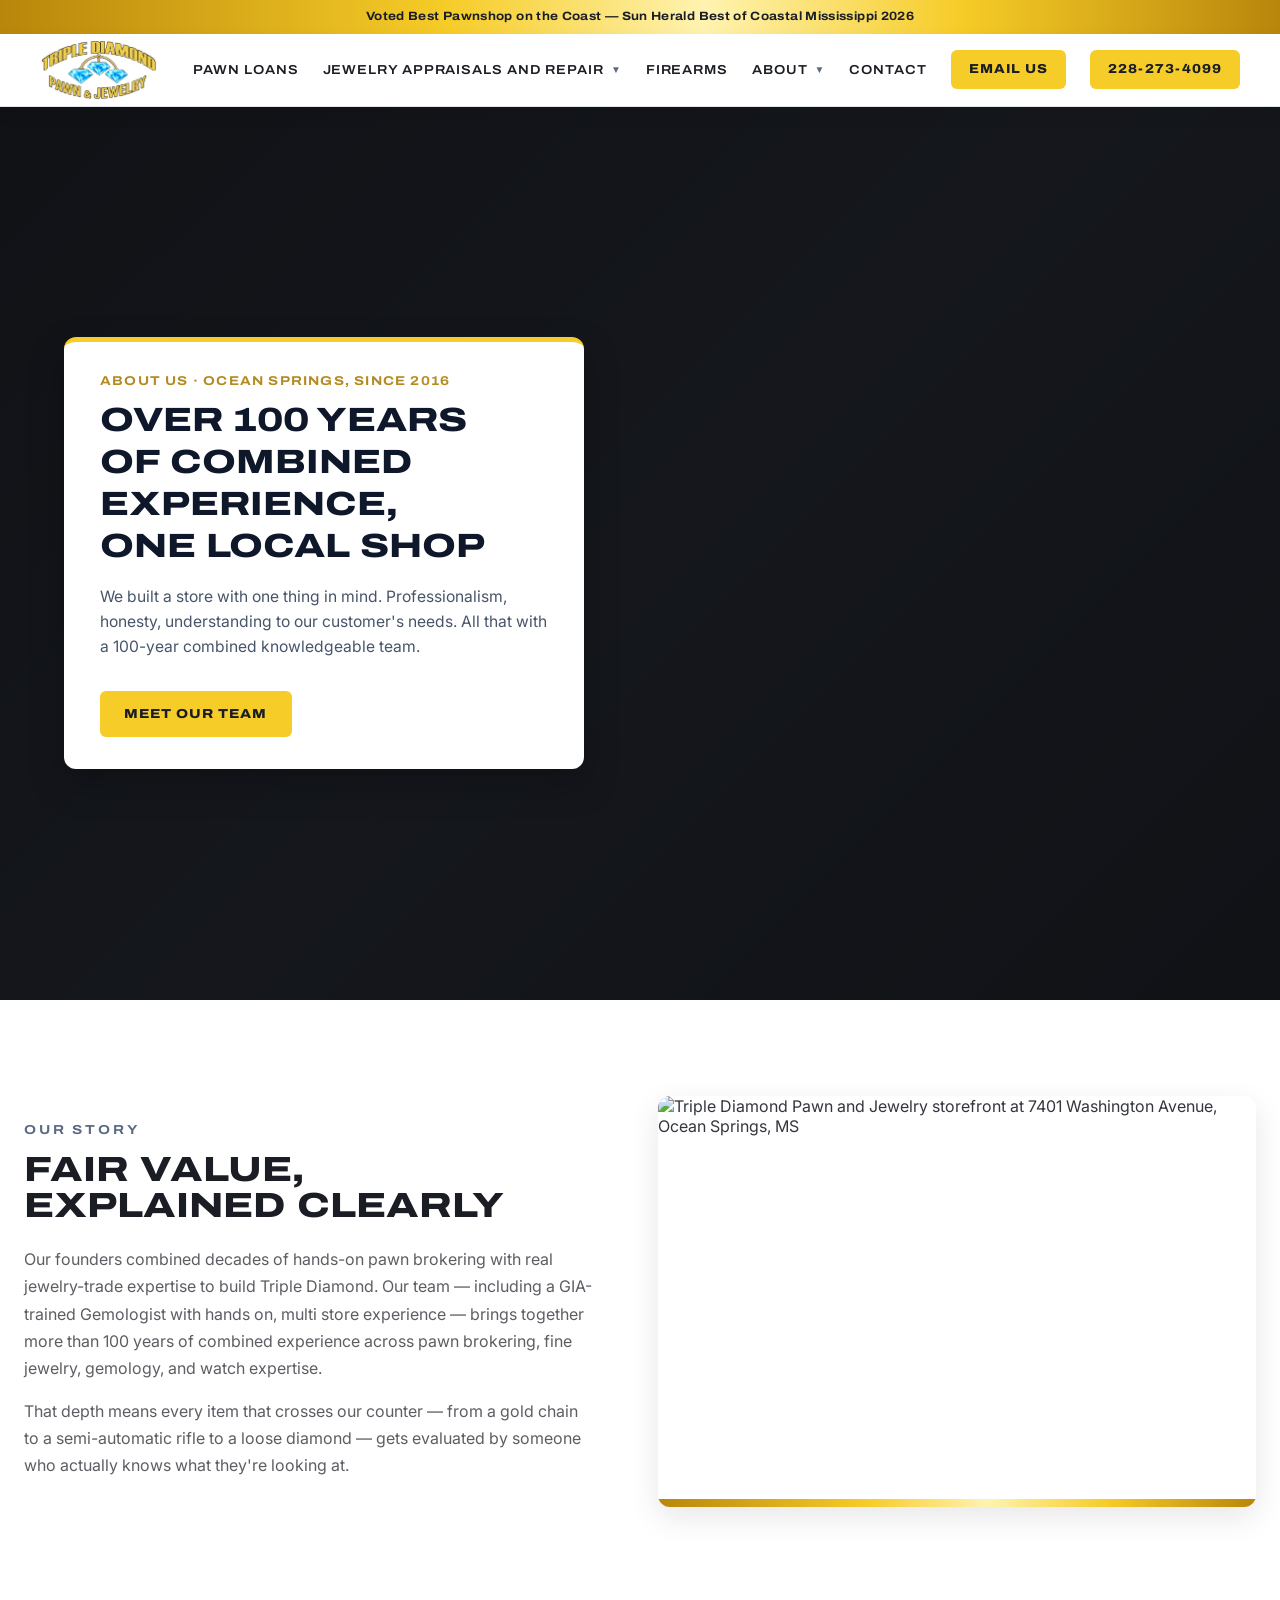
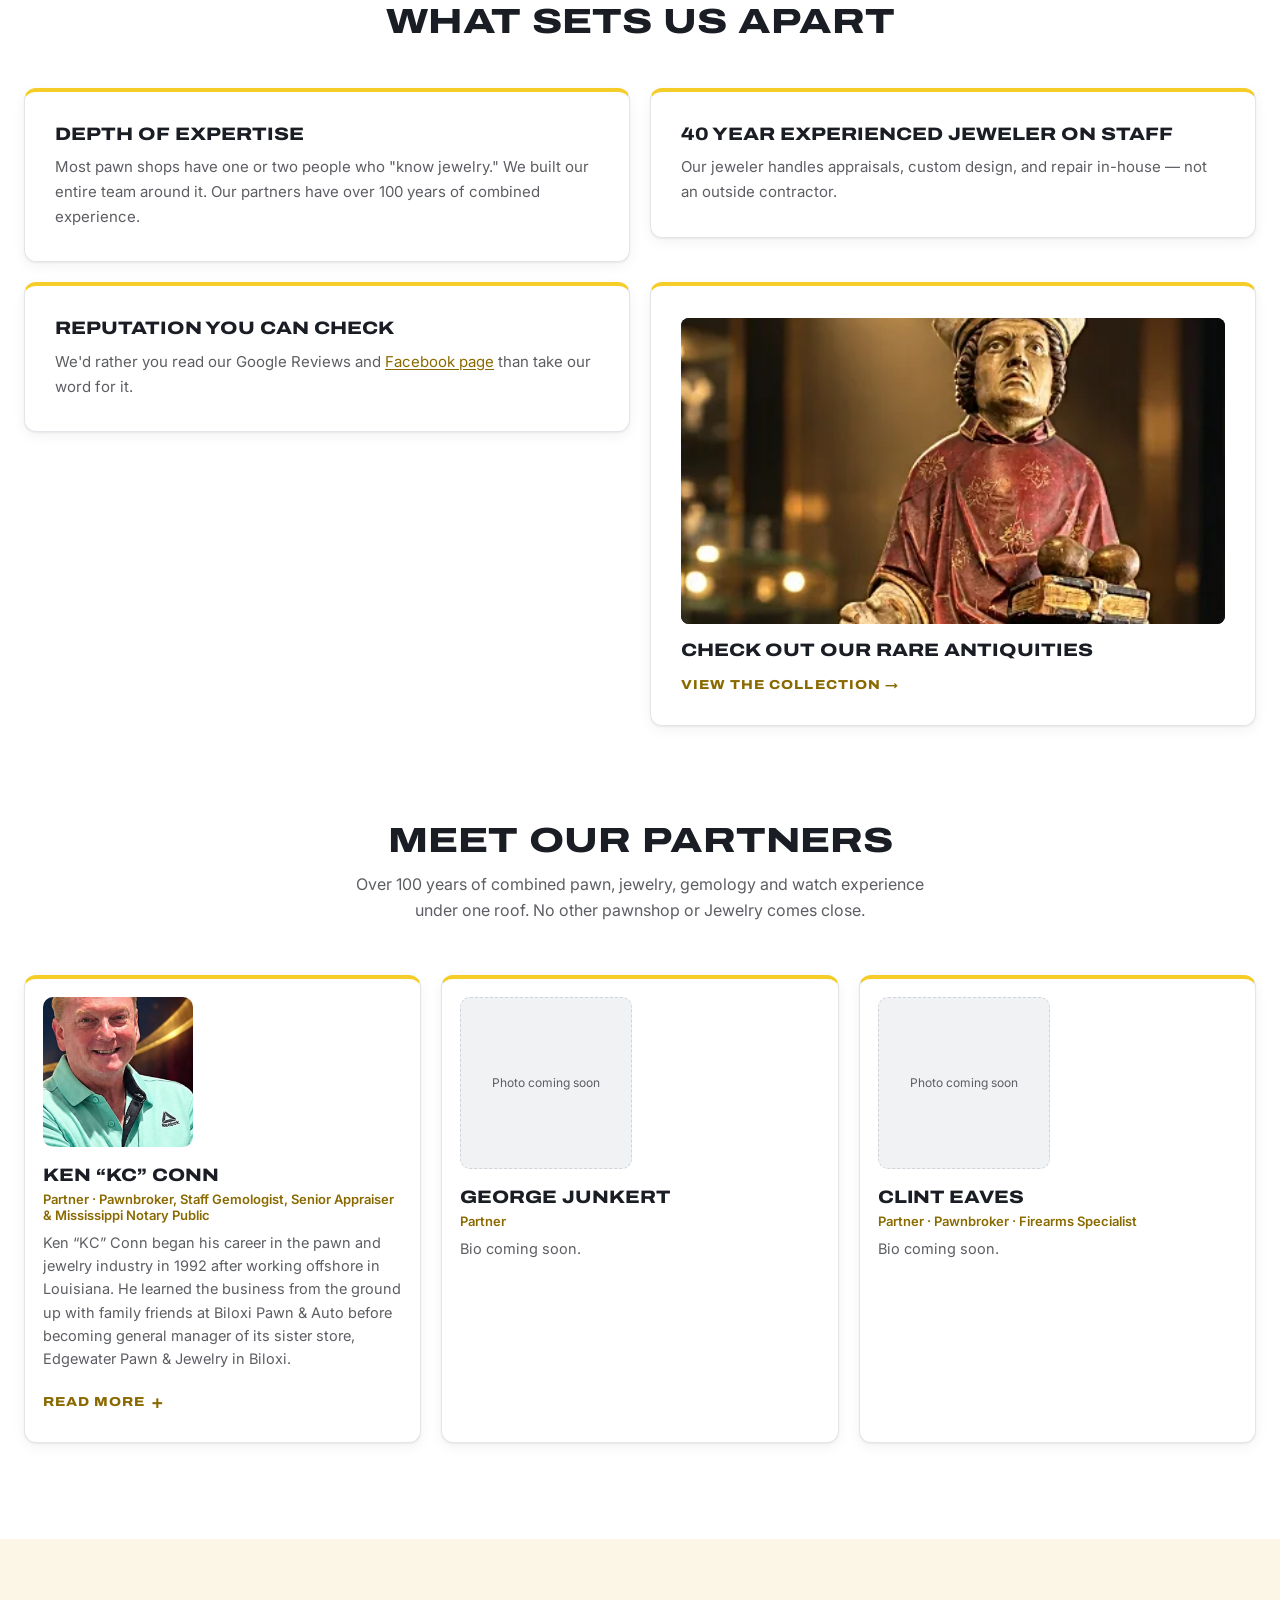
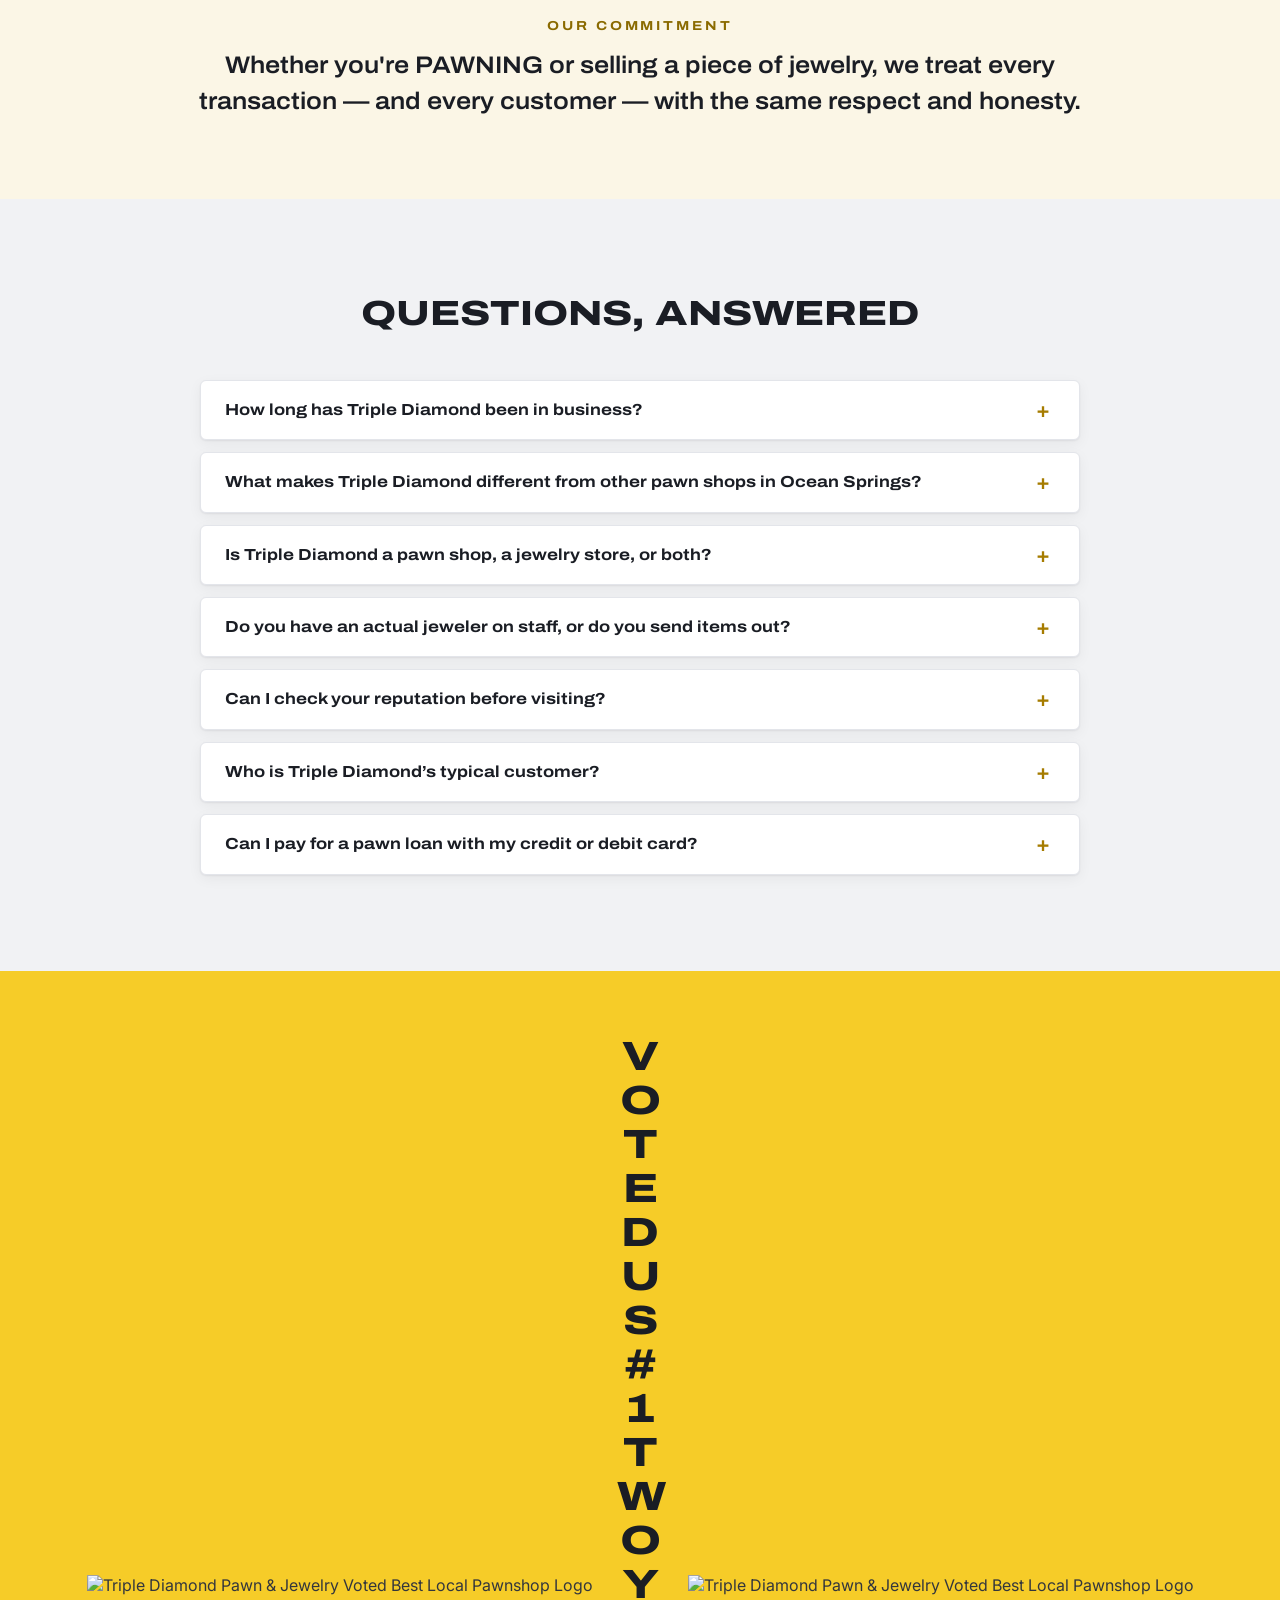
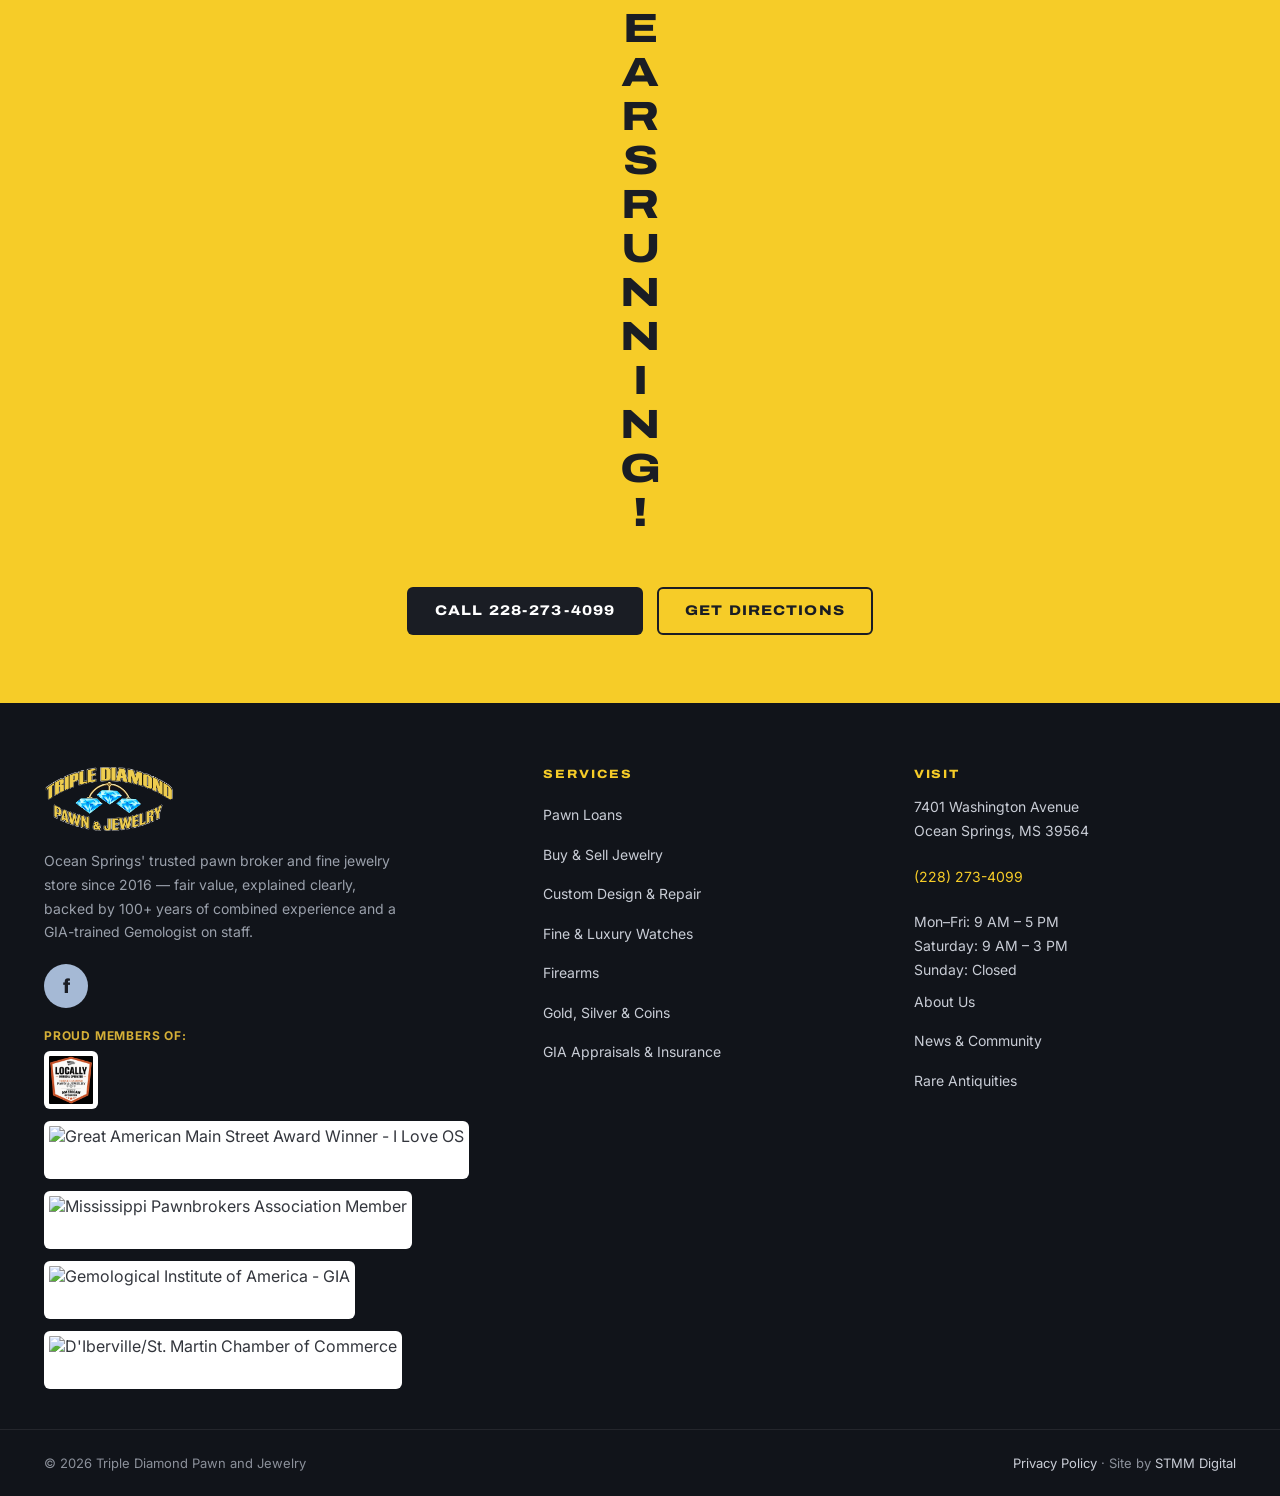
==== commit 747f1459: "About: Meet Our Partners copy updates (MarkUp pins 183, 184, 185, 187, 188) - Pin 187: section headi" ====
--- a/about.html
+++ b/about.html
@@ -299,8 +299,8 @@
 
 <section id="team" class="section section--flush-top section--light">
   <div class="container">
-    <h2 class="h2-light section-heading-gap-sm">Meet Our Team</h2>
-    <p class="lead-center lead-center--sub">Over 100 years of combined pawn, jewelry, gemology and watch experience under one roof.</p>
+    <h2 class="h2-light section-heading-gap-sm">Meet Our Partners</h2>
+    <p class="lead-center lead-center--sub">Over 100 years of combined pawn, jewelry, gemology and watch experience under one roof. No other pawnshop or Jewelry comes close.</p>
     <div class="team-grid team-grid--3">
       <article class="team-card">
         <div class="team-photo"><img src="images/kc-conn-interim-520.webp" width="520" height="650" alt="Ken “KC” Conn, Partner at Triple Diamond Pawn and Jewelry" loading="lazy" decoding="async"></div>
@@ -321,14 +321,16 @@
         <div class="team-photo team-photo--empty" aria-hidden="true"><span>Photo coming soon</span></div>
         <div class="team-body">
           <h3 class="team-name">George Junkert</h3>
+          <p class="team-role">Partner</p>
           <p class="team-text">Bio coming soon.</p>
         </div>
       </article>
       <article class="team-card">
         <div class="team-photo team-photo--empty" aria-hidden="true"><span>Photo coming soon</span></div>
         <div class="team-body">
-          <h3 class="team-name">Team Member</h3>
-          <p class="team-text">Name, title and bio coming soon.</p>
+          <h3 class="team-name">Clint Eaves</h3>
+          <p class="team-role">Partner · Pawnbroker · Firearms Specialist</p>
+          <p class="team-text">Bio coming soon.</p>
         </div>
       </article>
     </div>
